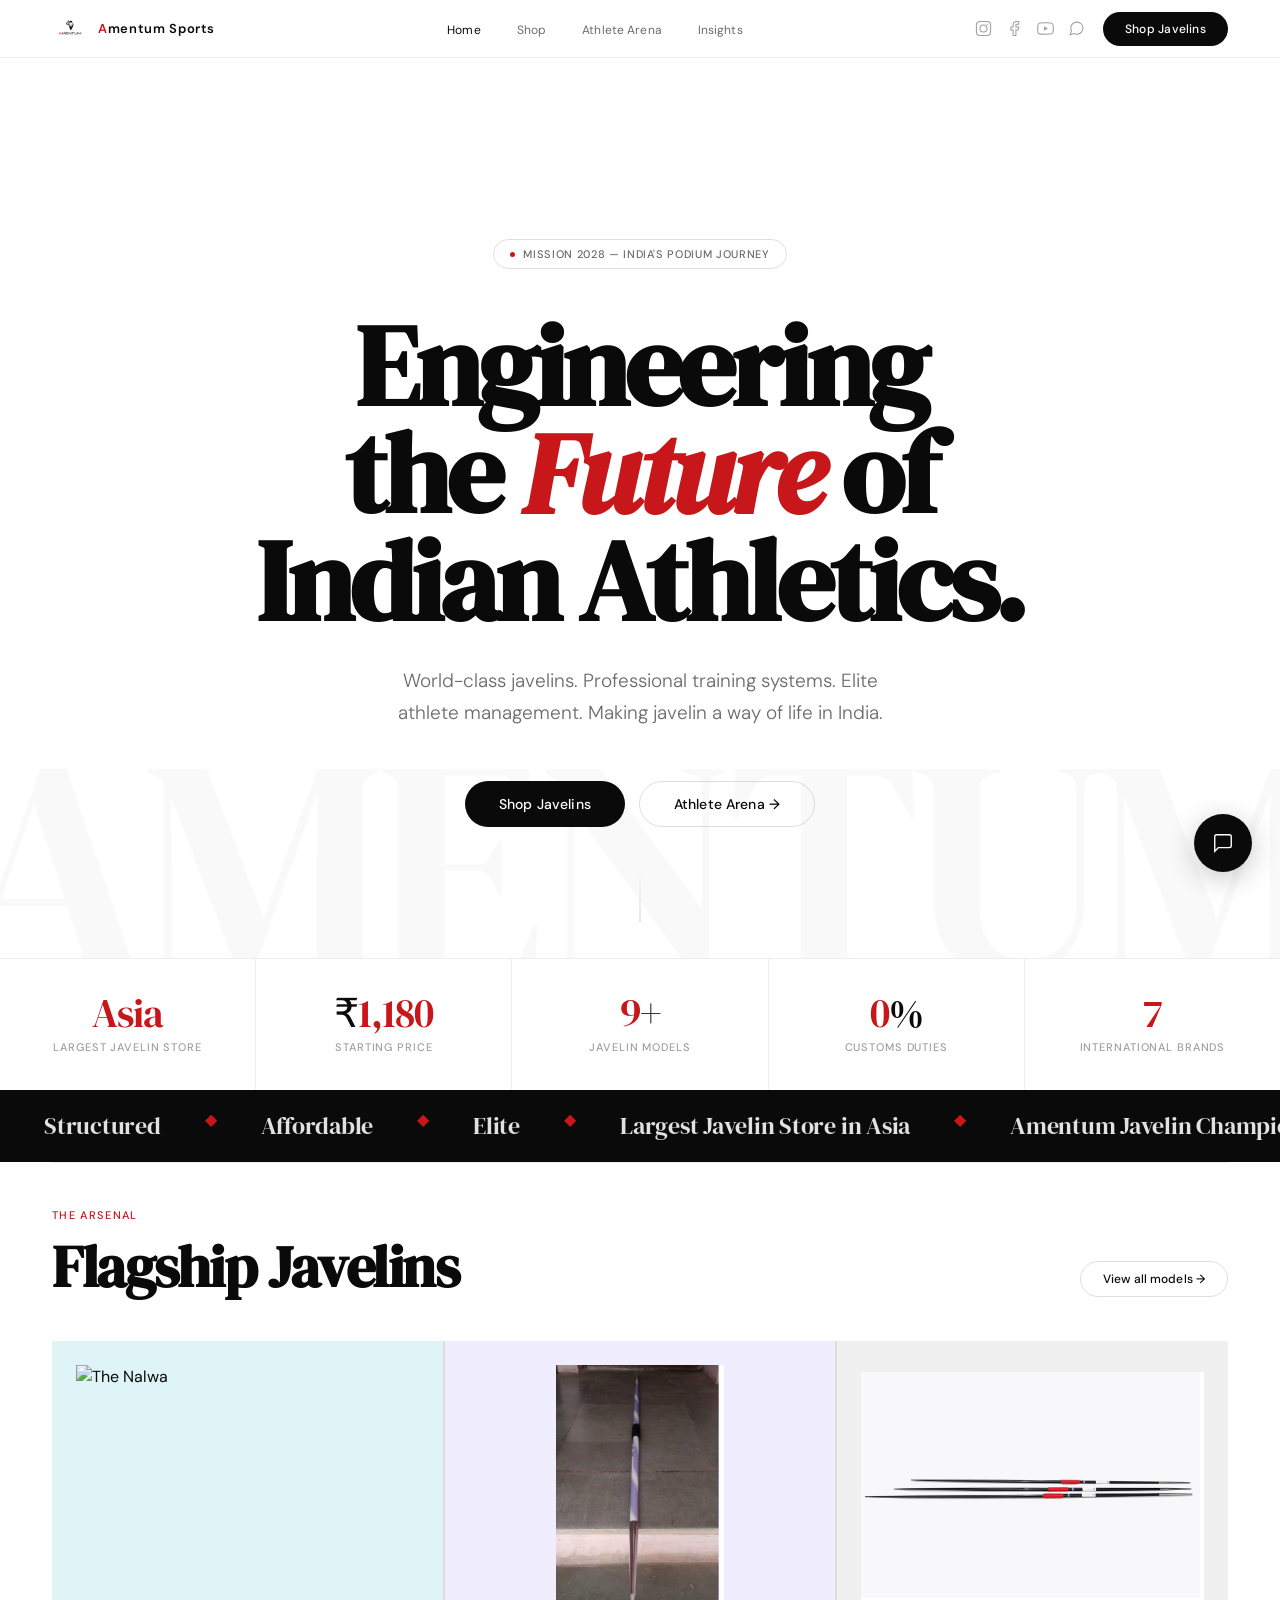
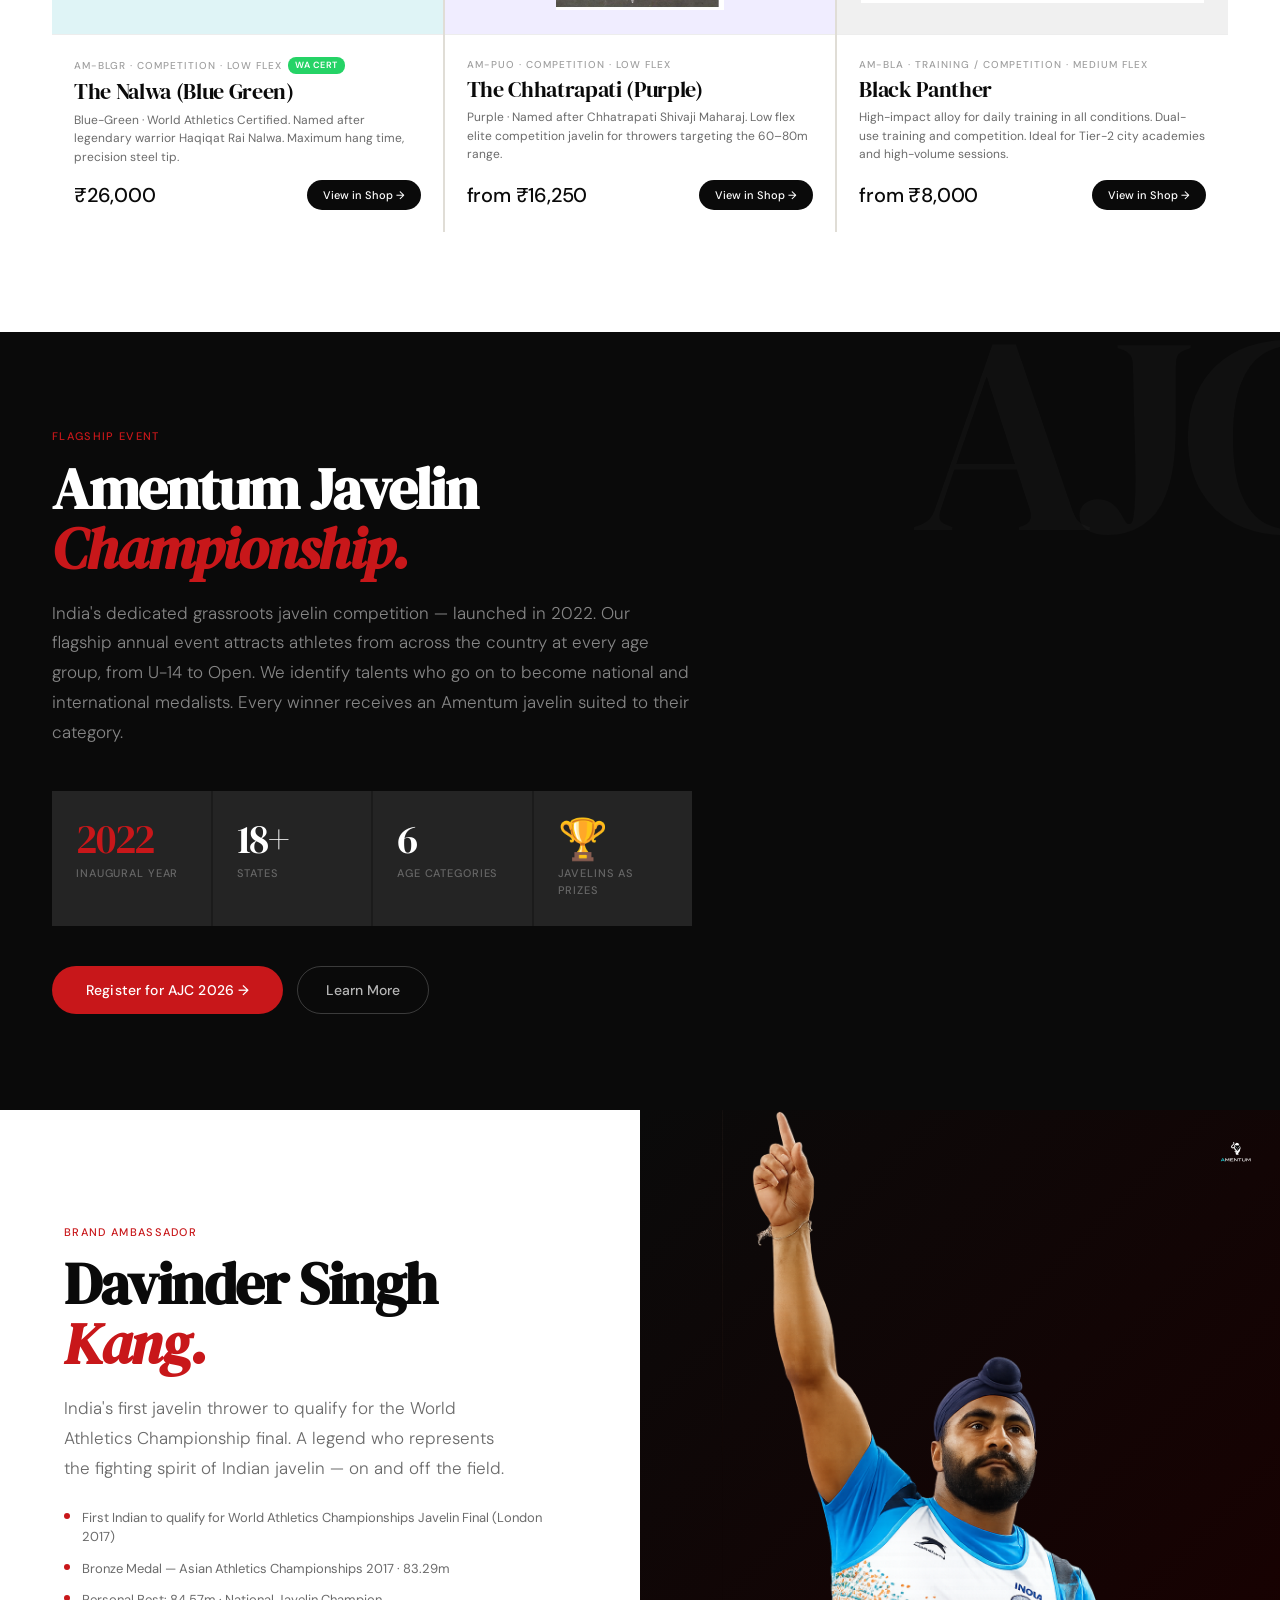
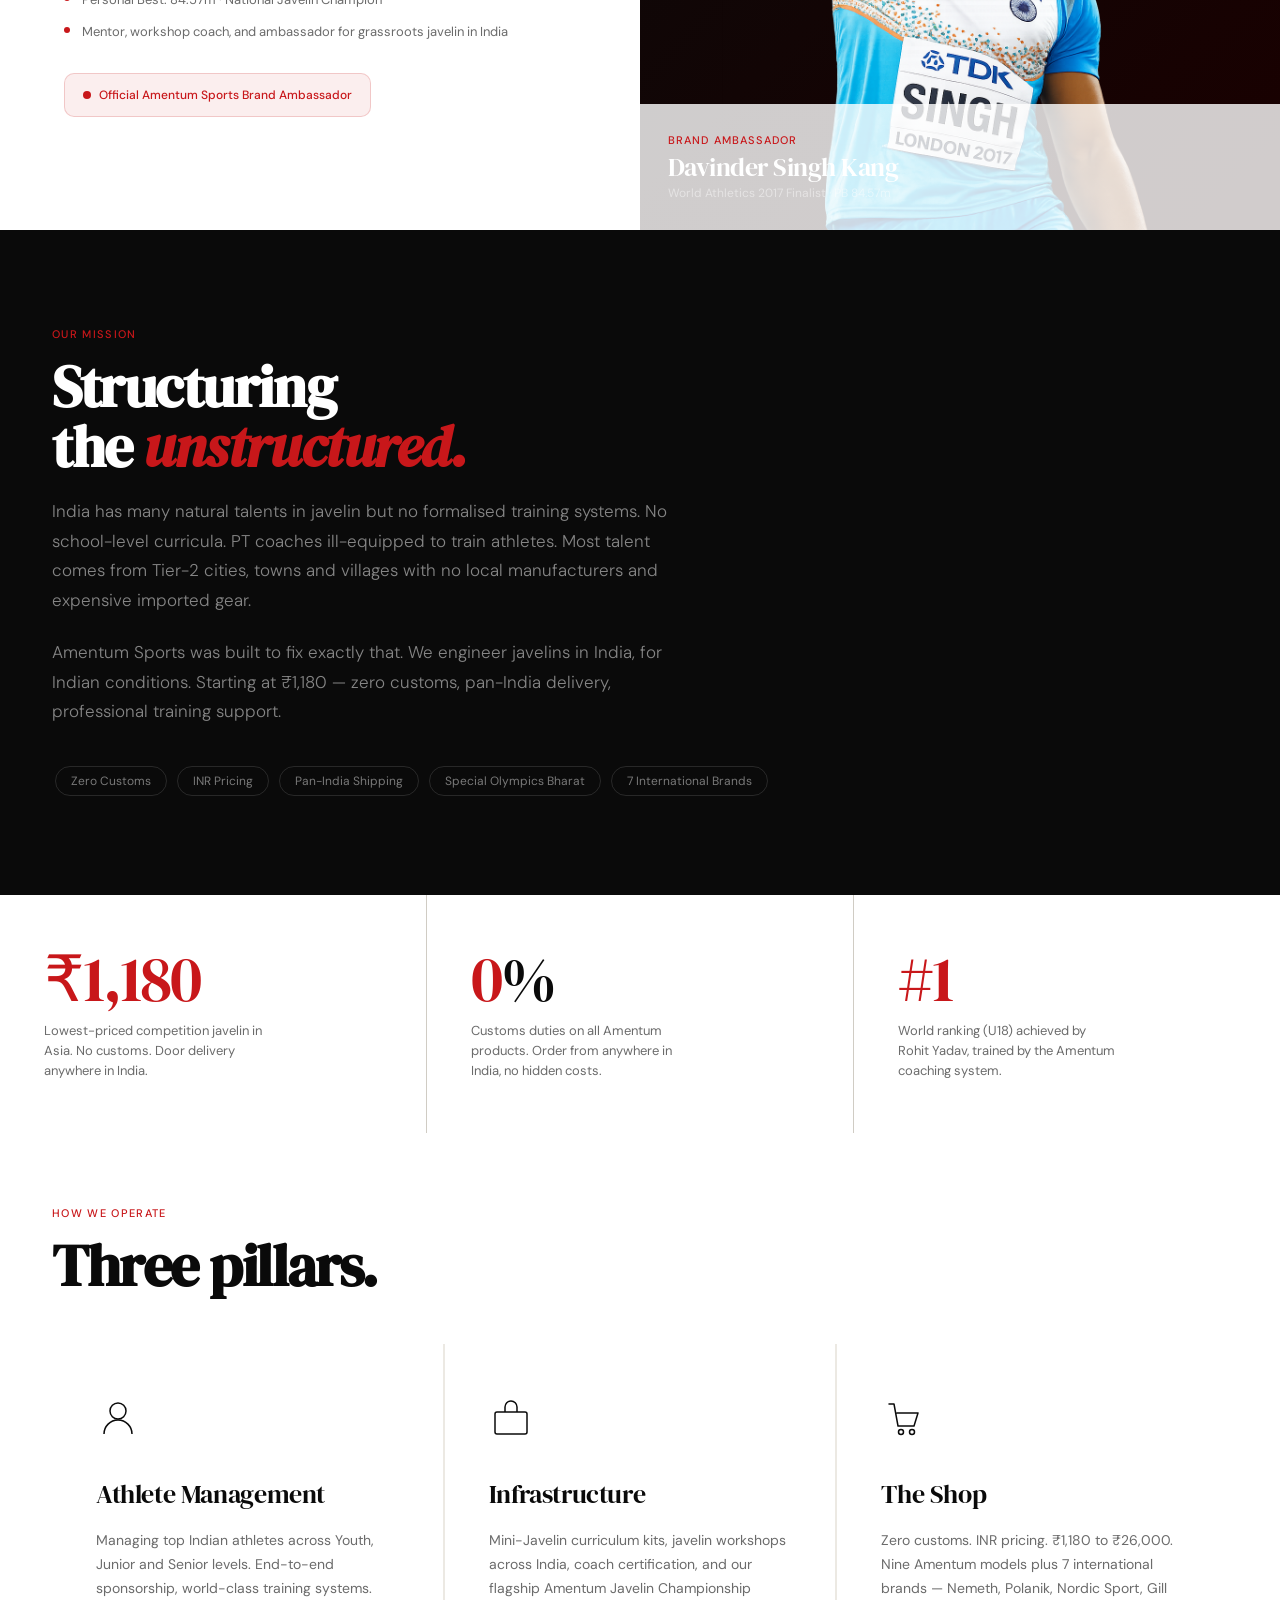
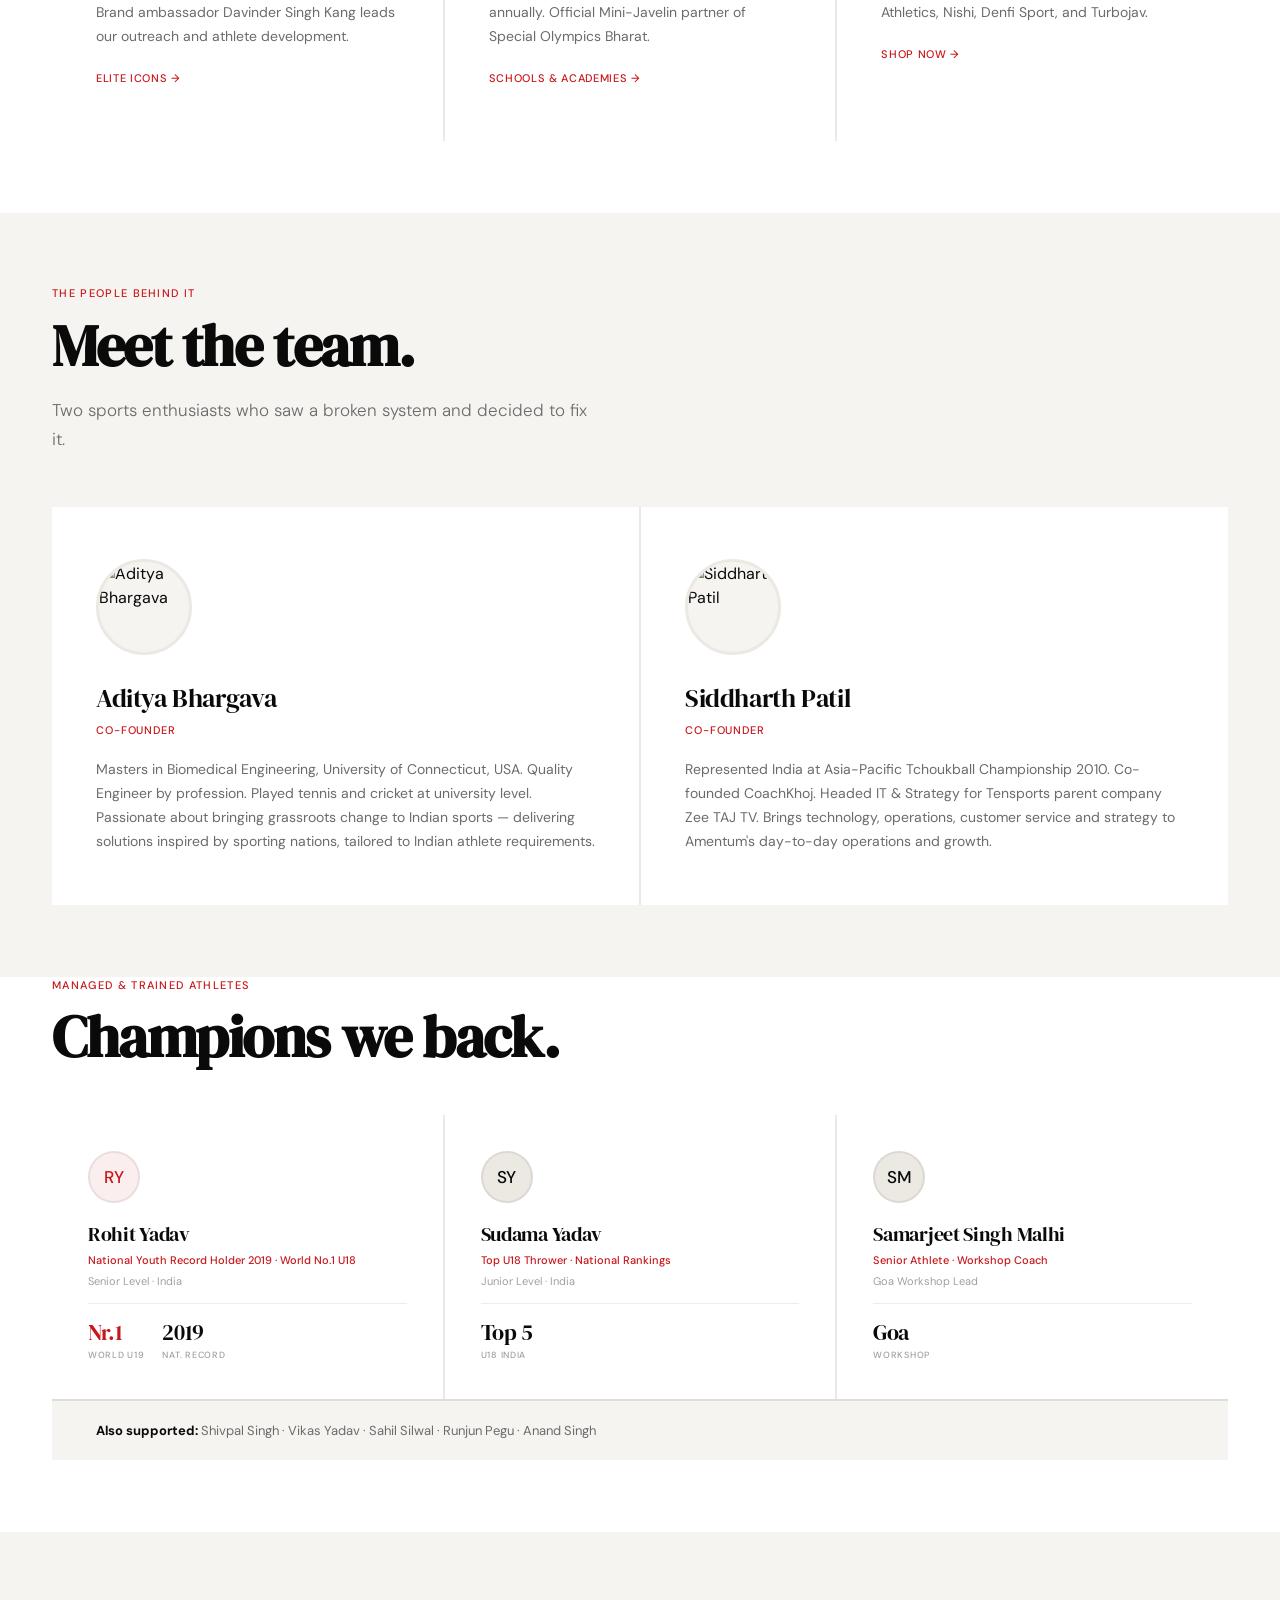
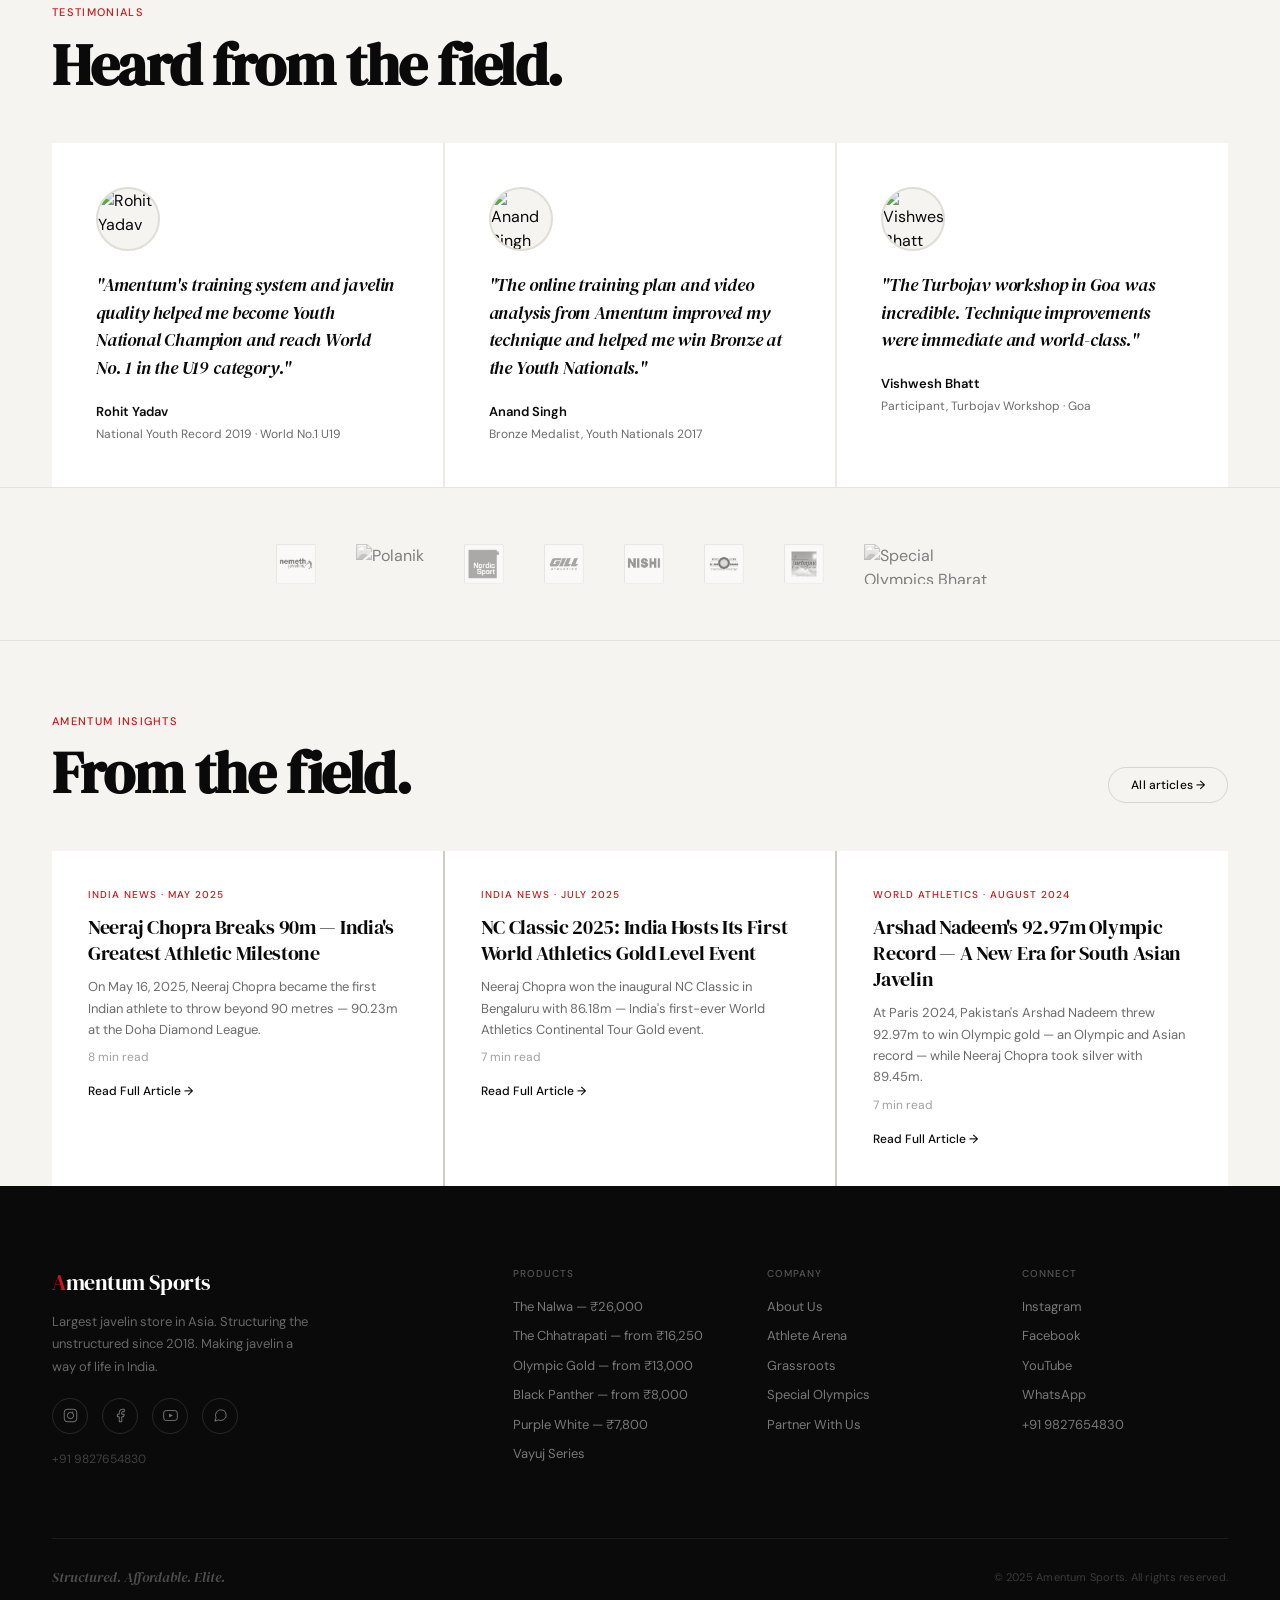
==== index.html @ e2094f76 "Update index.html" ====
<!DOCTYPE html>
<html lang="en">
<head>
<meta charset="UTF-8"/>
<meta name="viewport" content="width=device-width,initial-scale=1.0"/>
<meta name="description" content="Amentum Sports — Largest javelin store in Asia. World-class javelins engineered for India. Zero customs. INR pricing."/>
<title>Amentum Sports | Largest Javelin Store in Asia</title>
<link rel="preconnect" href="https://fonts.googleapis.com"/>
<link href="https://fonts.googleapis.com/css2?family=DM+Sans:ital,opsz,wght@0,9..40,200;0,9..40,300;0,9..40,400;0,9..40,500;0,9..40,600&family=DM+Serif+Display:ital@0;1&display=swap" rel="stylesheet"/>
<link rel="stylesheet" href="css/style.css"/>
<script src="https://checkout.razorpay.com/v1/checkout.js"></script>
</head>
<body>
<div id="cursor"></div>
<nav id="nav">
  <div class="nav-logo" onclick="go('home')">
    <img src="images/amentum_logo.png" alt="Amentum Sports Logo">
    <span class="nav-brand"><em>A</em>mentum Sports</span>
  </div>
  <ul class="nav-links">
    <li><button id="nl-home" class="active" onclick="go('home')">Home</button></li>
    <li><button id="nl-shop" onclick="go('shop')">Shop</button></li>
    <li><button id="nl-arena" onclick="go('arena')">Athlete Arena</button></li>
    <li><button id="nl-insights" onclick="go('insights')">Insights</button></li>
  </ul>
  <div class="nav-right">
    <div class="nav-social">
      <a href="https://www.instagram.com/amentum.sports/" target="_blank" rel="noopener"><svg width="17" height="17" viewBox="0 0 24 24" fill="none" stroke="currentColor" stroke-width="1.5"><rect x="2" y="2" width="20" height="20" rx="5"/><circle cx="12" cy="12" r="5"/><circle cx="17.5" cy="6.5" r="1" fill="currentColor" stroke="none"/></svg></a>
      <a href="https://www.facebook.com/amentumsports/" target="_blank" rel="noopener"><svg width="17" height="17" viewBox="0 0 24 24" fill="none" stroke="currentColor" stroke-width="1.5"><path d="M18 2h-3a5 5 0 0 0-5 5v3H7v4h3v8h4v-8h3l1-4h-4V7a1 1 0 0 1 1-1h3z"/></svg></a>
      <a href="https://www.youtube.com/@amentumsports5857" target="_blank" rel="noopener"><svg width="17" height="17" viewBox="0 0 24 24" fill="none" stroke="currentColor" stroke-width="1.5"><path d="M22.54 6.42a2.78 2.78 0 0 0-1.95-1.96C18.88 4 12 4 12 4s-6.88 0-8.59.46a2.78 2.78 0 0 0-1.95 1.96A29 29 0 0 0 1 12a29 29 0 0 0 .46 5.58A2.78 2.78 0 0 0 3.41 19.6C5.12 20 12 20 12 20s6.88 0 8.59-.46a2.78 2.78 0 0 0 1.95-1.95A29 29 0 0 0 23 12a29 29 0 0 0-.46-5.58z"/><polygon points="9.75 15.02 15.5 12 9.75 8.98 9.75 15.02" fill="currentColor" stroke="none"/></svg></a>
      <a href="https://wa.me/+919827654830" target="_blank" rel="noopener"><svg width="17" height="17" viewBox="0 0 24 24" fill="none" stroke="currentColor" stroke-width="1.5"><path d="M21 11.5a8.38 8.38 0 0 1-.9 3.8 8.5 8.5 0 0 1-7.6 4.7 8.38 8.38 0 0 1-3.8-.9L3 21l1.9-5.7a8.38 8.38 0 0 1-.9-3.8 8.5 8.5 0 0 1 4.7-7.6 8.38 8.38 0 0 1 3.8-.9h.5a8.48 8.48 0 0 1 8 8v.5z"/></svg></a>
    </div>
    <button class="nav-cta" onclick="go('shop')">Shop Javelins</button>
    <button class="ham" onclick="toggleNav()"><span></span><span></span><span></span></button>
  </div>
</nav>
<!-- HOME -->
<div id="page-home" class="page on">
  <section class="hero">
    <div class="hero-wm">AMENTUM</div>
    <div class="hero-badge r"><div class="badge-dot"></div>Mission 2028 — India's Podium Journey</div>
    <h1 class="hero-title r" style="transition-delay:.1s">Engineering<br>the <em>Future</em> of<br>Indian Athletics.</h1>
    <p class="hero-sub r" style="transition-delay:.2s">World-class javelins. Professional training systems. Elite athlete management. Making javelin a way of life in India.</p>
    <div class="hero-ctas r" style="transition-delay:.3s">
      <button class="btn-fill" onclick="go('shop')">Shop Javelins</button>
      <button class="btn-line" onclick="go('arena')">Athlete Arena →</button>
    </div>
    <div class="hero-scroll rfade" style="transition-delay:.9s"><div class="scroll-line"></div></div>
  </section>

  <div class="stats-bar r">
    <div class="stat-item"><div class="stat-n"><em>Asia</em></div><div class="stat-l">Largest Javelin Store</div></div>
    <div class="stat-item"><div class="stat-n">₹<em>1,180</em></div><div class="stat-l">Starting Price</div></div>
    <div class="stat-item"><div class="stat-n"><em>9</em>+</div><div class="stat-l">Javelin Models</div></div>
    <div class="stat-item"><div class="stat-n"><em>0</em>%</div><div class="stat-l">Customs Duties</div></div>
    <div class="stat-item"><div class="stat-n"><em>7</em></div><div class="stat-l">International Brands</div></div>
  </div>

  <div class="ticker">
    <div class="ticker-track">
      <span class="t-item">Structured</span><span class="t-sep">◆</span>
      <span class="t-item">Affordable</span><span class="t-sep">◆</span>
      <span class="t-item">Elite</span><span class="t-sep">◆</span>
      <span class="t-item">Largest Javelin Store in Asia</span><span class="t-sep">◆</span>
      <span class="t-item">Amentum Javelin Championship</span><span class="t-sep">◆</span>
      <span class="t-item">7 International Brands</span><span class="t-sep">◆</span>
      <span class="t-item">Special Olympics Bharat Partner</span><span class="t-sep">◆</span>
      <span class="t-item">World No.1 U18 Athlete Trained</span><span class="t-sep">◆</span>
      <span class="t-item">Structured</span><span class="t-sep">◆</span>
      <span class="t-item">Affordable</span><span class="t-sep">◆</span>
      <span class="t-item">Elite</span><span class="t-sep">◆</span>
      <span class="t-item">Largest Javelin Store in Asia</span><span class="t-sep">◆</span>
      <span class="t-item">Amentum Javelin Championship</span><span class="t-sep">◆</span>
      <span class="t-item">7 International Brands</span><span class="t-sep">◆</span>
      <span class="t-item">Special Olympics Bharat Partner</span><span class="t-sep">◆</span>
      <span class="t-item">World No.1 U18 Athlete Trained</span><span class="t-sep">◆</span>
    </div>
  </div>

  <!-- Flagship 3 products -->
  <div class="prod-wrap">
    <div class="prod-head r">
      <div><div class="eyebrow">The Arsenal</div><h2 class="h2" style="margin-bottom:0">Flagship Javelins</h2></div>
      <button class="btn-line btn-sm" onclick="go('shop')">View all models →</button>
    </div>
    <div class="prod-grid">
      <!-- Home flagship cards: click-through only, no duplicate IDs -->
      <div class="prod-card" onclick="go('shop')" style="cursor:pointer">
        <div class="prod-img-wrap" style="background:#dff4f6"><img class="prod-img" src="https://static.wixstatic.com/media/a4300d_584ea8d99d8b4d4191e793388e4c82ba~mv2.jpg/v1/fill/w_480,h_480,al_c,q_80/a4300d_584ea8d99d8b4d4191e793388e4c82ba~mv2.jpg" alt="The Nalwa" loading="lazy"></div>
        <div class="prod-meta">
          <div class="prod-series">AM-BLGR · Competition · Low Flex <span class="wa-badge">WA Cert</span></div>
          <div class="prod-name">The Nalwa (Blue Green)</div>
          <div class="prod-desc">Blue-Green · World Athletics Certified. Named after legendary warrior Haqiqat Rai Nalwa. Maximum hang time, precision steel tip.</div>
          <div class="prod-footer"><span class="prod-price">₹26,000</span><button class="btn-buynow" onclick="event.stopPropagation();go('shop')">View in Shop →</button></div>
        </div>
      </div>
      <div class="prod-card" onclick="go('shop')" style="cursor:pointer">
        <div class="prod-img-wrap" style="background:#f0edff"><img class="prod-img" src="images/Purple_White.png" alt="The Chhatrapati" loading="lazy"></div>
        <div class="prod-meta">
          <div class="prod-series">AM-PUO · Competition · Low Flex</div>
          <div class="prod-name">The Chhatrapati (Purple)</div>
          <div class="prod-desc">Purple · Named after Chhatrapati Shivaji Maharaj. Low flex elite competition javelin for throwers targeting the 60–80m range.</div>
          <div class="prod-footer"><span class="prod-price">from ₹16,250</span><button class="btn-buynow" onclick="event.stopPropagation();go('shop')">View in Shop →</button></div>
        </div>
      </div>
      <div class="prod-card" onclick="go('shop')" style="cursor:pointer">
        <div class="prod-img-wrap" style="background:#f0f0f0"><img class="prod-img" src="images/Black_Panther.jpg" alt="Black Panther" loading="lazy"></div>
        <div class="prod-meta">
          <div class="prod-series">AM-BLA · Training / Competition · Medium Flex</div>
          <div class="prod-name">Black Panther</div>
          <div class="prod-desc">High-impact alloy for daily training in all conditions. Dual-use training and competition. Ideal for Tier-2 city academies and high-volume sessions.</div>
          <div class="prod-footer"><span class="prod-price">from ₹8,000</span><button class="btn-buynow" onclick="event.stopPropagation();go('shop')">View in Shop →</button></div>
        </div>
      </div>
    </div>
  </div>

  <!-- AJC section -->
  <section style="background:var(--ink);padding:96px 52px;position:relative;overflow:hidden">
    <div style="position:absolute;top:-40px;right:-60px;font-family:'DM Serif Display',serif;font-size:280px;color:rgba(255,255,255,0.025);letter-spacing:-.04em;line-height:1;pointer-events:none">AJC</div>
    <div style="max-width:960px;position:relative;z-index:1">
      <div class="eyebrow r" style="color:var(--red)">Flagship Event</div>
      <h2 class="h2 r" style="color:#fff;transition-delay:.08s;margin-bottom:20px">Amentum Javelin<br><em style="font-style:italic;color:var(--red)">Championship.</em></h2>
      <p class="r" style="font-size:clamp(15px,1.5vw,17px);font-weight:300;color:rgba(255,255,255,.5);line-height:1.75;max-width:640px;margin-bottom:44px;transition-delay:.14s">India's dedicated grassroots javelin competition — launched in 2022. Our flagship annual event attracts athletes from across the country at every age group, from U-14 to Open. We identify talents who go on to become national and international medalists. Every winner receives an Amentum javelin suited to their category.</p>
      <div style="display:grid;grid-template-columns:repeat(4,1fr);gap:2px;background:rgba(255,255,255,0.07);max-width:640px" class="rs">
        <div style="background:rgba(255,255,255,0.04);padding:28px 24px"><div style="font-family:'DM Serif Display',serif;font-size:40px;color:var(--red);letter-spacing:-.03em;line-height:1">2022</div><div style="font-size:11px;font-weight:500;letter-spacing:.08em;text-transform:uppercase;color:rgba(255,255,255,.3);margin-top:6px">Inaugural Year</div></div>
        <div style="background:rgba(255,255,255,0.04);padding:28px 24px"><div style="font-family:'DM Serif Display',serif;font-size:40px;color:#fff;letter-spacing:-.03em;line-height:1">18+</div><div style="font-size:11px;font-weight:500;letter-spacing:.08em;text-transform:uppercase;color:rgba(255,255,255,.3);margin-top:6px">States</div></div>
        <div style="background:rgba(255,255,255,0.04);padding:28px 24px"><div style="font-family:'DM Serif Display',serif;font-size:40px;color:#fff;letter-spacing:-.03em;line-height:1">6</div><div style="font-size:11px;font-weight:500;letter-spacing:.08em;text-transform:uppercase;color:rgba(255,255,255,.3);margin-top:6px">Age Categories</div></div>
        <div style="background:rgba(255,255,255,0.04);padding:28px 24px"><div style="font-family:'DM Serif Display',serif;font-size:40px;color:#fff;letter-spacing:-.03em;line-height:1">🏆</div><div style="font-size:11px;font-weight:500;letter-spacing:.08em;text-transform:uppercase;color:rgba(255,255,255,.3);margin-top:6px">Javelins as Prizes</div></div>
      </div>
      <div style="margin-top:40px;display:flex;gap:14px;flex-wrap:wrap">
        <button class="btn-fill r" style="transition-delay:.2s;background:var(--red)" onclick="openChat('I want to participate in the Amentum Javelin Championship')">Register for AJC 2026 →</button>
        <button style="background:transparent;border:1.5px solid rgba(255,255,255,.2);color:rgba(255,255,255,.7);padding:14px 28px;border-radius:26px;font-size:14px;font-weight:500;cursor:pointer;font-family:inherit;transition:all .2s" onclick="openArticle('ajc-2024')">Learn More</button>
      </div>
    </div>
  </section>

  <!-- BRAND AMBASSADOR -->
  <section style="overflow:hidden">
    <div style="display:grid;grid-template-columns:1fr 1fr;gap:0">
      <div style="padding:96px 64px;display:flex;flex-direction:column;justify-content:center" class="r">
        <div class="eyebrow">Brand Ambassador</div>
        <h2 class="h2" style="transition-delay:.08s">Davinder Singh<br><em style="font-style:italic;color:var(--red)">Kang.</em></h2>
        <p style="font-size:clamp(15px,1.5vw,17px);font-weight:300;color:var(--mid);line-height:1.75;margin-bottom:24px;max-width:460px">India's first javelin thrower to qualify for the World Athletics Championship final. A legend who represents the fighting spirit of Indian javelin — on and off the field.</p>
        <div style="display:flex;flex-direction:column;gap:12px;margin-bottom:32px">
          <div style="display:flex;gap:12px;align-items:flex-start"><div style="width:6px;height:6px;background:var(--red);border-radius:50%;flex-shrink:0;margin-top:5px"></div><span style="font-size:13px;color:var(--mid)">First Indian to qualify for World Athletics Championships Javelin Final (London 2017)</span></div>
          <div style="display:flex;gap:12px;align-items:flex-start"><div style="width:6px;height:6px;background:var(--red);border-radius:50%;flex-shrink:0;margin-top:5px"></div><span style="font-size:13px;color:var(--mid)">Bronze Medal — Asian Athletics Championships 2017 · 83.29m</span></div>
          <div style="display:flex;gap:12px;align-items:flex-start"><div style="width:6px;height:6px;background:var(--red);border-radius:50%;flex-shrink:0;margin-top:5px"></div><span style="font-size:13px;color:var(--mid)">Personal Best: 84.57m · National Javelin Champion</span></div>
          <div style="display:flex;gap:12px;align-items:flex-start"><div style="width:6px;height:6px;background:var(--red);border-radius:50%;flex-shrink:0;margin-top:5px"></div><span style="font-size:13px;color:var(--mid)">Mentor, workshop coach, and ambassador for grassroots javelin in India</span></div>
        </div>
        <div style="display:inline-flex;align-items:center;gap:8px;background:var(--red-bg);border:1px solid var(--red-bdr);border-radius:10px;padding:12px 18px;width:fit-content"><div style="width:8px;height:8px;background:var(--red);border-radius:50%"></div><span style="font-size:12px;font-weight:500;color:var(--red)">Official Amentum Sports Brand Ambassador</span></div>
      </div>
      <div style="background:var(--ink);position:relative;overflow:hidden;min-height:580px;display:flex;align-items:flex-end;justify-content:center">
        <div style="position:absolute;top:0;left:0;right:0;bottom:0;background:linear-gradient(135deg,var(--ink) 0%,#1a0000 100%)"></div>
        <div style="position:absolute;top:20px;right:20px;z-index:2"><img src="images/amentum_logo.png" alt="Amentum" style="width:48px;height:48px;object-fit:contain;filter:invert(1)"></div>
        <img src="images/davinder_kang.png" alt="Davinder Singh Kang" style="width:100%;max-width:480px;position:relative;z-index:1;object-fit:contain" loading="lazy">
        <div style="position:absolute;bottom:0;left:0;right:0;padding:28px;background:linear-gradient(to top,rgba(255,255,255,.8) 100%,transparent 100%);z-index:2">
          <div style="font-size:11px;font-weight:500;letter-spacing:.1em;text-transform:uppercase;color:var(--red);margin-bottom:4px">Brand Ambassador</div>
          <div style="font-family:'DM Serif Display',serif;font-size:26px;color:#fff;letter-spacing:-.02em;line-height:1.1">Davinder Singh Kang</div>
          <div style="font-size:12px;color:rgba(255,255,255,.45);margin-top:3px">World Athletics 2017 Finalist · PB 84.57m</div>
        </div>
      </div>
    </div>
  </section>

  <!-- MISSION — text-only, no split image -->
  <section class="mission-sec">
    <div class="mission-inner">
      <div class="eyebrow r" style="color:var(--red)">Our Mission</div>
      <h2 class="h2 r" style="color:#fff;transition-delay:.06s">Structuring<br>the <em style="font-style:italic;color:var(--red)">unstructured.</em></h2>
      <p class="r" style="font-size:clamp(15px,1.5vw,17px);font-weight:300;color:rgba(255,255,255,.5);line-height:1.75;margin-bottom:22px;max-width:640px;transition-delay:.1s">India has many natural talents in javelin but no formalised training systems. No school-level curricula. PT coaches ill-equipped to train athletes. Most talent comes from Tier-2 cities, towns and villages with no local manufacturers and expensive imported gear.</p>
      <p class="r" style="font-size:clamp(15px,1.5vw,17px);font-weight:300;color:rgba(255,255,255,.5);line-height:1.75;margin-bottom:36px;max-width:640px;transition-delay:.14s">Amentum Sports was built to fix exactly that. We engineer javelins in India, for Indian conditions. Starting at ₹1,180 — zero customs, pan-India delivery, professional training support.</p>
      <div class="r" style="transition-delay:.18s">
        <span class="chip" style="border-color:rgba(255,255,255,.12);color:rgba(255,255,255,.45)">Zero Customs</span>
        <span class="chip" style="border-color:rgba(255,255,255,.12);color:rgba(255,255,255,.45)">INR Pricing</span>
        <span class="chip" style="border-color:rgba(255,255,255,.12);color:rgba(255,255,255,.45)">Pan-India Shipping</span>
        <span class="chip" style="border-color:rgba(255,255,255,.12);color:rgba(255,255,255,.45)">Special Olympics Bharat</span>
        <span class="chip" style="border-color:rgba(255,255,255,.12);color:rgba(255,255,255,.45)">7 International Brands</span>
      </div>
    </div>
  </section>

  <!-- FACTS -->
  <div class="facts-row r">
    <div class="fact"><div class="fact-n"><em>₹1,180</em></div><div class="fact-l">Lowest-priced competition javelin in Asia. No customs. Door delivery anywhere in India.</div></div>
    <div class="fact"><div class="fact-n"><em>0</em>%</div><div class="fact-l">Customs duties on all Amentum products. Order from anywhere in India, no hidden costs.</div></div>
    <div class="fact"><div class="fact-n"><em>#1</em></div><div class="fact-l">World ranking (U18) achieved by Rohit Yadav, trained by the Amentum coaching system.</div></div>
  </div>

  <!-- THREE PILLARS -->
  <section class="sec tight">
    <div class="r" style="margin-bottom:48px"><div class="eyebrow">How We Operate</div><h2 class="h2">Three pillars.</h2></div>
    <div class="pillars rs">
      <div class="pillar"><svg class="pillar-ico" viewBox="0 0 44 44" fill="none"><circle cx="22" cy="15" r="8" stroke="#0a0a0a" stroke-width="1.5"/><path d="M8 38c0-7.732 6.268-14 14-14s14 6.268 14 14" stroke="#0a0a0a" stroke-width="1.5"/></svg><div class="pillar-t">Athlete Management</div><div class="pillar-b">Managing top Indian athletes across Youth, Junior and Senior levels. End-to-end sponsorship, world-class training systems. Brand ambassador Davinder Singh Kang leads our outreach and athlete development.</div><span class="pillar-link">Elite Icons →</span></div>
      <div class="pillar"><svg class="pillar-ico" viewBox="0 0 44 44" fill="none"><rect x="6" y="16" width="32" height="22" rx="2" stroke="#0a0a0a" stroke-width="1.5"/><path d="M16 16V11a6 6 0 0 1 12 0v5" stroke="#0a0a0a" stroke-width="1.5"/></svg><div class="pillar-t">Infrastructure</div><div class="pillar-b">Mini-Javelin curriculum kits, javelin workshops across India, coach certification, and our flagship Amentum Javelin Championship annually. Official Mini-Javelin partner of Special Olympics Bharat.</div><span class="pillar-link">Schools &amp; Academies →</span></div>
      <div class="pillar"><svg class="pillar-ico" viewBox="0 0 44 44" fill="none"><path d="M8 8h5l4 22h16l4-13H16" stroke="#0a0a0a" stroke-width="1.5" stroke-linecap="round" stroke-linejoin="round"/><circle cx="20" cy="36" r="2.5" stroke="#0a0a0a" stroke-width="1.5"/><circle cx="31" cy="36" r="2.5" stroke="#0a0a0a" stroke-width="1.5"/></svg><div class="pillar-t">The Shop</div><div class="pillar-b">Zero customs. INR pricing. ₹1,180 to ₹26,000. Nine Amentum models plus 7 international brands — Nemeth, Polanik, Nordic Sport, Gill Athletics, Nishi, Denfi Sport, and Turbojav.</div><span class="pillar-link">Shop Now →</span></div>
    </div>
  </section>

  <!-- TEAM -->
  <section class="sec tight" style="background:var(--off)">
    <div class="r" style="margin-bottom:6px"><div class="eyebrow">The People Behind It</div><h2 class="h2">Meet the team.</h2></div>
    <p class="body-lg r" style="max-width:540px;margin-bottom:52px;transition-delay:.06s">Two sports enthusiasts who saw a broken system and decided to fix it.</p>
    <div class="team-grid rs">
      <div class="team-card"><img class="team-photo" src="https://static.wixstatic.com/media/a4300d_34a07201469845cd9011dff9c5c64064~mv2.png/v1/crop/x_2,y_0,w_173,h_173/fill/w_200,h_200,al_c,q_85/adi.png" alt="Aditya Bhargava" loading="lazy"><div class="team-name">Aditya Bhargava</div><div class="team-role">Co-Founder</div><div class="team-bio">Masters in Biomedical Engineering, University of Connecticut, USA. Quality Engineer by profession. Played tennis and cricket at university level. Passionate about bringing grassroots change to Indian sports — delivering solutions inspired by sporting nations, tailored to Indian athlete requirements.</div></div>
      <div class="team-card"><img class="team-photo" src="https://static.wixstatic.com/media/a4300d_26207ed97efa4784aaf02a43c30b12f8~mv2.png/v1/fill/w_200,h_200,al_c,q_85/Siddharth%20Patl%20-%20Founder%20-%20Partner%20-%20CoachKhoj%20-%20Amentum%20Sports.png" alt="Siddharth Patil" loading="lazy"><div class="team-name">Siddharth Patil</div><div class="team-role">Co-Founder</div><div class="team-bio">Represented India at Asia-Pacific Tchoukball Championship 2010. Co-founded CoachKhoj. Headed IT &amp; Strategy for Tensports parent company Zee TAJ TV. Brings technology, operations, customer service and strategy to Amentum's day-to-day operations and growth.</div></div>
    </div>
  </section>

  <!-- ATHLETES -->
  <section class="sec tight" style="padding-top:0">
    <div class="r" style="margin-bottom:48px"><div class="eyebrow">Managed &amp; Trained Athletes</div><h2 class="h2">Champions we back.</h2></div>
    <div class="ath-grid rs">
      <div class="ath-card"><div class="ath-av" style="background:var(--red-bg);color:var(--red)">RY</div><div class="ath-name">Rohit Yadav</div><div class="ath-role">National Youth Record Holder 2019 · World No.1 U18</div><div class="ath-loc">Senior Level · India</div><div class="ath-stats"><div><div class="ath-sv" style="color:var(--red)">Nr.1</div><div class="ath-sl">World U19</div></div><div><div class="ath-sv">2019</div><div class="ath-sl">Nat. Record</div></div></div></div>
      <div class="ath-card"><div class="ath-av">SY</div><div class="ath-name">Sudama Yadav</div><div class="ath-role">Top U18 Thrower · National Rankings</div><div class="ath-loc">Junior Level · India</div><div class="ath-stats"><div><div class="ath-sv">Top 5</div><div class="ath-sl">U18 India</div></div></div></div>
      <div class="ath-card"><div class="ath-av">SM</div><div class="ath-name">Samarjeet Singh Malhi</div><div class="ath-role">Senior Athlete · Workshop Coach</div><div class="ath-loc">Goa Workshop Lead</div><div class="ath-stats"><div><div class="ath-sv">Goa</div><div class="ath-sl">Workshop</div></div></div></div>
    </div>
    <div style="background:var(--off);padding:20px 44px;font-size:13px;color:var(--mid);border-top:2px solid var(--off3)"><strong style="color:var(--ink)">Also supported:</strong> Shivpal Singh · Vikas Yadav · Sahil Silwal · Runjun Pegu · Anand Singh</div>
  </section>

  <!-- TESTIMONIALS -->
  <section class="sec tight" style="background:var(--off);padding-bottom:0">
    <div class="r" style="margin-bottom:48px"><div class="eyebrow">Testimonials</div><h2 class="h2">Heard from the field.</h2></div>
    <div class="testi-grid rs">
      <div class="testi-card"><div class="testi-av"><img src="https://static.wixstatic.com/media/a4300d_7e4b61e771504897a333a95266d5d1d4~mv2.jpg/v1/crop/x_20,y_0,w_711,h_711/fill/w_200,h_200,al_c,q_80/39741001_1752106481553247_69528119907041.jpg" alt="Rohit Yadav" loading="lazy"></div><div class="testi-quote">"Amentum's training system and javelin quality helped me become Youth National Champion and reach World No. 1 in the U19 category."</div><div class="testi-name">Rohit Yadav</div><div class="testi-sub">National Youth Record 2019 · World No.1 U19</div></div>
      <div class="testi-card"><div class="testi-av"><img src="https://static.wixstatic.com/media/a4300d_e4537d4fd9a14dc38846e0931cec743d~mv2_d_6000_4000_s_4_2.jpg/v1/crop/x_233,y_0,w_4603,h_3892/fill/w_200,h_200,al_c,q_80/Anand%201.jpg" alt="Anand Singh" loading="lazy"></div><div class="testi-quote">"The online training plan and video analysis from Amentum improved my technique and helped me win Bronze at the Youth Nationals."</div><div class="testi-name">Anand Singh</div><div class="testi-sub">Bronze Medalist, Youth Nationals 2017</div></div>
      <div class="testi-card"><div class="testi-av"><img src="https://static.wixstatic.com/media/a4300d_44659f7ba75949fcb7f74db244114889~mv2.jpg/v1/crop/x_0,y_187,w_720,h_719/fill/w_200,h_200,al_c,q_80/vishwesh.jpg" alt="Vishwesh Bhatt" loading="lazy"></div><div class="testi-quote">"The Turbojav workshop in Goa was incredible. Technique improvements were immediate and world-class."</div><div class="testi-name">Vishwesh Bhatt</div><div class="testi-sub">Participant, Turbojav Workshop · Goa</div></div>
    </div>
  </section>

  <!-- PARTNERS — 7 brand logos + special olympics -->
  <div class="partners r">
    <a class="partner"><img src="images/nemeth_logo.png" alt="Nemeth Javelins"></a>
    <a class="partner"><img src="images/polanik_logo.png" alt="Polanik"></a>
    <a class="partner"><img src="images/nordic_logo.png" alt="Nordic Sport"></a>
    <a class="partner"><img src="images/gill_logo.png" alt="Gill Athletics"></a>
    <a class="partner"><img src="images/nishi_logo.png" alt="Nishi Athletics"></a>
    <a class="partner"><img src="images/denfi_logo.png" alt="Denfi Sport Denmark"></a>
    <a class="partner"><img src="images/turbojav_logo.png" alt="Turbojav"></a>
    <a href="https://www.specialolympicsbharat.org" class="partner" target="_blank"><img src="https://static.wixstatic.com/media/a4300d_340d8d1446cd4bb0b25d8d26c6b33a4f~mv2.jpeg/v1/crop/x_0,y_1,w_151,h_57/fill/w_211,h_80,al_c,q_80/Unknown-1.jpeg" alt="Special Olympics Bharat"></a>
  </div>

  <!-- INSIGHTS PREVIEW -->
  <section class="sec tight" style="background:var(--off);padding-bottom:0">
    <div style="display:flex;justify-content:space-between;align-items:flex-end;margin-bottom:48px;flex-wrap:wrap;gap:16px" class="r">
      <div><div class="eyebrow">Amentum Insights</div><h2 class="h2" style="margin-bottom:0">From the field.</h2></div>
      <button class="btn-line btn-sm" onclick="go('insights')">All articles →</button>
    </div>
    <div class="ins-grid rs">
<div class="ins-card" onclick="openArticle('neeraj-90m')" data-artid="neeraj-90m">
      <div class="ins-cat">India News · May 2025</div>
      <div class="ins-t">Neeraj Chopra Breaks 90m — India's Greatest Athletic Milestone</div>
      <div class="ins-body">On May 16, 2025, Neeraj Chopra became the first Indian athlete to throw beyond 90 metres — 90.23m at the Doha Diamond League.</div>
      <div class="ins-meta">8 min read</div>
      <span class="ins-arr">Read Full Article →</span>
    </div>
<div class="ins-card" onclick="openArticle('nc-classic')" data-artid="nc-classic">
      <div class="ins-cat">India News · July 2025</div>
      <div class="ins-t">NC Classic 2025: India Hosts Its First World Athletics Gold Level Event</div>
      <div class="ins-body">Neeraj Chopra won the inaugural NC Classic in Bengaluru with 86.18m — India's first-ever World Athletics Continental Tour Gold event.</div>
      <div class="ins-meta">7 min read</div>
      <span class="ins-arr">Read Full Article →</span>
    </div>
<div class="ins-card" onclick="openArticle('nadeem-olympic')" data-artid="nadeem-olympic">
      <div class="ins-cat">World Athletics · August 2024</div>
      <div class="ins-t">Arshad Nadeem's 92.97m Olympic Record — A New Era for South Asian Javelin</div>
      <div class="ins-body">At Paris 2024, Pakistan's Arshad Nadeem threw 92.97m to win Olympic gold — an Olympic and Asian record — while Neeraj Chopra took silver with 89.45m.</div>
      <div class="ins-meta">7 min read</div>
      <span class="ins-arr">Read Full Article →</span>
    </div>
    </div>
  </section>
<footer>
<div class="foot-grid">
  <div><div class="foot-name"><em>A</em>mentum Sports</div><p class="foot-p">Largest javelin store in Asia. Structuring the unstructured since 2018. Making javelin a way of life in India.</p><div class="foot-social"><a href="https://www.instagram.com/amentum.sports/" target="_blank"><svg width="15" height="15" viewBox="0 0 24 24" fill="none" stroke="currentColor" stroke-width="1.5"><rect x="2" y="2" width="20" height="20" rx="5"/><circle cx="12" cy="12" r="5"/><circle cx="15.5" cy="6.5" r="1" fill="currentColor" stroke="none"/></svg></a><a href="https://www.facebook.com/amentumsports/" target="_blank"><svg width="15" height="15" viewBox="0 0 24 24" fill="none" stroke="currentColor" stroke-width="1.5"><path d="M18 2h-3a5 5 0 0 0-5 5v3H7v4h3v8h4v-8h3l1-4h-4V7a1 1 0 0 1 1-1h3z"/></svg></a><a href="https://www.youtube.com/@amentumsports5857" target="_blank"><svg width="15" height="15" viewBox="0 0 24 24" fill="none" stroke="currentColor" stroke-width="1.5"><path d="M22.54 6.42a2.78 2.78 0 0 0-1.95-1.96C18.88 4 12 4 12 4s-6.88 0-8.59.46a2.78 2.78 0 0 0-1.95 1.96A29 29 0 0 0 1 12a29 29 0 0 0 .46 5.58A2.78 2.78 0 0 0 3.41 19.6C5.12 20 12 20 12 20s6.88 0 8.59-.46a2.78 2.78 0 0 0 1.95-1.95A29 29 0 0 0 23 12a29 29 0 0 0-.46-5.58z"/><polygon points="9.75 15.02 15.5 12 9.75 8.98 9.75 15.02" fill="currentColor" stroke="none"/></svg></a><a href="https://wa.me/+919827654830" target="_blank"><svg width="15" height="15" viewBox="0 0 24 24" fill="none" stroke="currentColor" stroke-width="1.5"><path d="M21 11.5a8.38 8.38 0 0 1-.9 3.8 8.5 8.5 0 0 1-7.6 4.7 8.38 8.38 0 0 1-3.8-.9L3 21l1.9-5.7a8.38 8.38 0 0 1-.9-3.8 8.5 8.5 0 0 1 4.7-7.6 8.38 8.38 0 0 1 3.8-.9h.5a8.48 8.48 0 0 1 8 8v.5z"/></svg></a></div><div style="margin-top:16px;font-size:12px;color:rgba(255,255,255,.22)">+91 9827654830</div></div>
  <div class="foot-col"><h5>Products</h5><a onclick="go('shop')">The Nalwa — ₹26,000</a><a onclick="go('shop')">The Chhatrapati — from ₹16,250</a><a onclick="go('shop')">Olympic Gold — from ₹13,000</a><a onclick="go('shop')">Black Panther — from ₹8,000</a><a onclick="go('shop')">Purple White — ₹7,800</a><a onclick="go('shop')">Vayuj Series</a></div>
  <div class="foot-col"><h5>Company</h5><a href="https://www.amentums.com/about" target="_blank">About Us</a><a onclick="go('arena')">Athlete Arena</a><a href="https://www.amentums.com/grassroots" target="_blank">Grassroots</a><a href="https://www.amentums.com/copy-of-grassroots" target="_blank">Special Olympics</a><a href="https://wa.me/+919827654830" target="_blank">Partner With Us</a></div>
  <div class="foot-col"><h5>Connect</h5><a href="https://www.instagram.com/amentum.sports/" target="_blank">Instagram</a><a href="https://www.facebook.com/amentumsports/" target="_blank">Facebook</a><a href="https://www.youtube.com/@amentumsports5857" target="_blank">YouTube</a><a href="https://wa.me/+919827654830" target="_blank">WhatsApp</a><a href="tel:+919827654830">+91 9827654830</a></div>
</div>
<div class="foot-bottom"><div class="foot-slogan">Structured. Affordable. Elite.</div><div class="foot-copy">© 2025 Amentum Sports. All rights reserved.</div></div>
</footer>
</div><!-- /page-home -->

<!-- SHOP -->
<div id="page-shop" class="page">
  <div class="shop-hero">
    <div class="eyebrow r">The Arsenal</div>
    <h1 class="h1 r" style="transition-delay:.1s;font-family:'DM Serif Display',serif;line-height:.93;letter-spacing:-.035em">Every<br><em style="font-style:italic;color:var(--red)">throw</em>,<br>engineered.</h1>
    <p class="r" style="font-size:16px;font-weight:300;color:var(--mid);max-width:560px;line-height:1.7;margin-top:16px;transition-delay:.2s">Nine Amentum javelins — pay &amp; order directly. Plus 7 international brands available on WhatsApp enquiry. Zero customs. Pan-India shipping.</p>
  </div>
  <div class="shop-filters">
    <button class="fpill on" data-filter="all">All</button>
    <button class="fpill" data-filter="competition">Competition</button>
    <button class="fpill" data-filter="training">Training</button>
    <button class="fpill" data-filter="youth">Youth &amp; Schools</button>
    <button class="fpill" data-filter="mini">Mini Javelin</button>
    <button class="fpill" data-filter="international">International Brands</button>
    <button class="fpill" data-filter="institutional">Institutional</button>
  </div>
  <div class="shop-grid" id="shop-grid">
<div class="prod-card" data-cat="competition">
      <div class="prod-img-wrap" style="background:#dff4f6">
        <img class="prod-img" src="https://static.wixstatic.com/media/a4300d_584ea8d99d8b4d4191e793388e4c82ba~mv2.jpg/v1/fill/w_480,h_480,al_c,q_80/a4300d_584ea8d99d8b4d4191e793388e4c82ba~mv2.jpg" alt="The Nalwa (Blue Green)" loading="lazy">
      </div>
      <div class="prod-meta">
        <div class="prod-series">AM-BLGR · Competition · Low Flex <span class="wa-badge">WA Cert</span></div>
        <div class="prod-name">The Nalwa (Blue Green)</div>
        <div class="prod-desc">Blue-Green · World Athletics Certified. Named after legendary warrior Haqiqat Rai Nalwa. Maximum hang time, precision steel tip — the top-tier Amentum competition javelin.</div>
        <div style="font-size:12px;color:var(--dim);margin-bottom:14px">800g / 90m — ₹26,000</div>
        <div class="prod-footer">
          <span class="prod-price" id="pp-nalwa">₹26,000</span>
          <div class="prod-actions">
            <button class="btn-enquire" onclick="waEnquiry('The Nalwa (Blue Green)',document.getElementById('pp-nalwa').textContent)">Enquire</button>
            <button class="btn-buynow" onclick="buyNow('The Nalwa (Blue Green)',getPrice('nalwa'),'nalwa')">Buy Now →</button>
          </div>
        </div>
      </div>
    </div>
<div class="prod-card" data-cat="competition">
      <div class="prod-img-wrap" style="background:#f0edff">
        <img class="prod-img" src="images/Purple_White.png" alt="The Chhatrapati (Purple)" loading="lazy">
      </div>
      <div class="prod-meta">
        <div class="prod-series">AM-PUO · Competition · Low Flex </div>
        <div class="prod-name">The Chhatrapati (Purple)</div>
        <div class="prod-desc">Purple · Named after Chhatrapati Shivaji Maharaj. Low flex elite competition javelin for throwers targeting the 60–80m range.</div>
        <div class="variant-select-wrap">
          <span class="variant-label">Select Weight / Range</span>
          <select class="variant-select" id="vs-chhatrapati" onchange="updatePrice('chhatrapati',this.value)">
            <option value="16250">600g / 60m — ₹16,250</option><option value="18200">800g / 80m — ₹18,200</option>
          </select>
        </div>
        <div class="prod-footer">
          <span class="prod-price" id="pp-chhatrapati">from ₹16,250</span>
          <div class="prod-actions">
            <button class="btn-enquire" onclick="waEnquiry('The Chhatrapati (Purple)',document.getElementById('pp-chhatrapati').textContent)">Enquire</button>
            <button class="btn-buynow" onclick="buyNow('The Chhatrapati (Purple)',getPrice('chhatrapati'),'chhatrapati')">Buy Now →</button>
          </div>
        </div>
      </div>
    </div>
<div class="prod-card" data-cat="competition">
      <div class="prod-img-wrap" style="background:#fef9e8">
        <img class="prod-img" src="images/Olympic_gold.png" alt="Olympic Gold" loading="lazy">
      </div>
      <div class="prod-meta">
        <div class="prod-series">AM-BLY · Competition · Medium / Low Flex </div>
        <div class="prod-name">Olympic Gold</div>
        <div class="prod-desc">Gold finish · Competition spec for women and sub-elite athletes. Medium-low flex for consistent flight. Available in three weight/range combinations.</div>
        <div class="variant-select-wrap">
          <span class="variant-label">Select Weight / Range</span>
          <select class="variant-select" id="vs-olympic-gold" onchange="updatePrice('olympic-gold',this.value)">
            <option value="13000">600g / 50m — ₹13,000</option><option value="14300">700g / 70m — ₹14,300</option><option value="14300">800g / 70m — ₹14,300</option>
          </select>
        </div>
        <div class="prod-footer">
          <span class="prod-price" id="pp-olympic-gold">from ₹13,000</span>
          <div class="prod-actions">
            <button class="btn-enquire" onclick="waEnquiry('Olympic Gold',document.getElementById('pp-olympic-gold').textContent)">Enquire</button>
            <button class="btn-buynow" onclick="buyNow('Olympic Gold',getPrice('olympic-gold'),'olympic-gold')">Buy Now →</button>
          </div>
        </div>
      </div>
    </div>
<div class="prod-card" data-cat="training">
      <div class="prod-img-wrap" style="background:#f0f0f0">
        <img class="prod-img" src="images/Black_Panther.jpg" alt="Black Panther" loading="lazy">
      </div>
      <div class="prod-meta">
        <div class="prod-series">AM-BLA · Training / Competition · Medium Flex </div>
        <div class="prod-name">Black Panther</div>
        <div class="prod-desc">High-impact alloy for daily training in all conditions. Dual-use training and competition. Ideal for Tier-2 city academies and high-volume sessions.</div>
        <div class="variant-select-wrap">
          <span class="variant-label">Select Weight / Range</span>
          <select class="variant-select" id="vs-black-panther" onchange="updatePrice('black-panther',this.value)">
            <option value="8000">600g — ₹8,000</option><option value="8200">700g — ₹8,200</option><option value="8500">800g — ₹8,500</option>
          </select>
        </div>
        <div class="prod-footer">
          <span class="prod-price" id="pp-black-panther">from ₹8,000</span>
          <div class="prod-actions">
            <button class="btn-enquire" onclick="waEnquiry('Black Panther',document.getElementById('pp-black-panther').textContent)">Enquire</button>
            <button class="btn-buynow" onclick="buyNow('Black Panther',getPrice('black-panther'),'black-panther')">Buy Now →</button>
          </div>
        </div>
      </div>
    </div>
<div class="prod-card" data-cat="training">
      <div class="prod-img-wrap" style="background:#f0edff">
        <img class="prod-img" src="images/Purple_White_2.png" alt="Purple White" loading="lazy">
      </div>
      <div class="prod-meta">
        <div class="prod-series">AM-PRWH · Training · Medium Flex </div>
        <div class="prod-name">Purple White</div>
        <div class="prod-desc">Two-tone purple and white · 500g · 50m range. High-visibility training javelin — easy to track in group sessions. Ideal for beginners and school-level training.</div>
        <div style="font-size:12px;color:var(--dim);margin-bottom:14px">500g / 50m — ₹7,800</div>
        <div class="prod-footer">
          <span class="prod-price" id="pp-purple-white">₹7,800</span>
          <div class="prod-actions">
            <button class="btn-enquire" onclick="waEnquiry('Purple White',document.getElementById('pp-purple-white').textContent)">Enquire</button>
            <button class="btn-buynow" onclick="buyNow('Purple White',getPrice('purple-white'),'purple-white')">Buy Now →</button>
          </div>
        </div>
      </div>
    </div>
<div class="prod-card" data-cat="youth">
      <div class="prod-img-wrap" style="background:#fff0ef">
        <img class="prod-img" src="https://static.wixstatic.com/media/a4300d_1bd34bb95e8e464b867418e26336a3b8~mv2.jpg/v1/fill/w_400,h_280/a4300d_1bd34bb95e8e464b867418e26336a3b8~mv2.jpg" alt="Amentum Red" loading="lazy">
      </div>
      <div class="prod-meta">
        <div class="prod-series">AM-RED · Academy / Training · Medium Flex </div>
        <div class="prod-name">Amentum Red</div>
        <div class="prod-desc">Vibrant red · 600g · High-visibility academy workhorse. Built for high-frequency training in school and academy programmes across India.</div>
        <div style="font-size:12px;color:var(--dim);margin-bottom:14px">600g — ₹5,460</div>
        <div class="prod-footer">
          <span class="prod-price" id="pp-amentum-red">₹5,460</span>
          <div class="prod-actions">
            <button class="btn-enquire" onclick="waEnquiry('Amentum Red',document.getElementById('pp-amentum-red').textContent)">Enquire</button>
            <button class="btn-buynow" onclick="buyNow('Amentum Red',getPrice('amentum-red'),'amentum-red')">Buy Now →</button>
          </div>
        </div>
      </div>
    </div>
<div class="prod-card" data-cat="youth">
      <div class="prod-img-wrap" style="background:#fefae8">
        <img class="prod-img" src="images/gold_500gms.png" alt="Gold Kids" loading="lazy">
      </div>
      <div class="prod-meta">
        <div class="prod-series">AM-GK500 · Schools / Youth · Soft Flex </div>
        <div class="prod-name">Gold Kids</div>
        <div class="prod-desc">Gold finish · 500g · 50m range · Designed for school programmes and young athletes. Precision alloy for safe, effective youth biomechanics development.</div>
        <div style="font-size:12px;color:var(--dim);margin-bottom:14px">500g / 50m — ₹4,900</div>
        <div class="prod-footer">
          <span class="prod-price" id="pp-gold-kids">₹4,900</span>
          <div class="prod-actions">
            <button class="btn-enquire" onclick="waEnquiry('Gold Kids',document.getElementById('pp-gold-kids').textContent)">Enquire</button>
            <button class="btn-buynow" onclick="buyNow('Gold Kids',getPrice('gold-kids'),'gold-kids')">Buy Now →</button>
          </div>
        </div>
      </div>
    </div>
<div class="prod-card" data-cat="mini">
      <div class="prod-img-wrap" style="background:#edfff5">
        <img class="prod-img" src="images/blue_vayuj_400gm.jpg" alt="Vayuj 400g" loading="lazy">
      </div>
      <div class="prod-meta">
        <div class="prod-series">AM-VJ400 · Mini Javelin · N/A Flex </div>
        <div class="prod-name">Vayuj 400g</div>
        <div class="prod-desc">Multi-color · 400g · Record Setter Series. Aerodynamic fin design with safe rubber tip. Grassroots athletes and Special Olympics programmes.</div>
        <div style="font-size:12px;color:var(--dim);margin-bottom:14px">400g — ₹1,298</div>
        <div class="prod-footer">
          <span class="prod-price" id="pp-vayuj-400g">₹1,298</span>
          <div class="prod-actions">
            <button class="btn-enquire" onclick="waEnquiry('Vayuj 400g',document.getElementById('pp-vayuj-400g').textContent)">Enquire</button>
            <button class="btn-buynow" onclick="buyNow('Vayuj 400g',getPrice('vayuj-400g'),'vayuj-400g')">Buy Now →</button>
          </div>
        </div>
      </div>
    </div>
<div class="prod-card" data-cat="mini">
      <div class="prod-img-wrap" style="background:#fffde8">
        <img class="prod-img" src="images/gold_vayuj_300gm.jpg" alt="Vayuj 300g — Record Setter" loading="lazy">
      </div>
      <div class="prod-meta">
        <div class="prod-series">AM-VJ300 · Mini Javelin · N/A Flex </div>
        <div class="prod-name">Vayuj 300g — Record Setter</div>
        <div class="prod-desc">Gold · 300g · Official Special Olympics Bharat approved. Safe, fun, effective for all age groups and abilities. India's best-selling mini javelin.</div>
        <div style="font-size:12px;color:var(--dim);margin-bottom:14px">300g — ₹1,180</div>
        <div class="prod-footer">
          <span class="prod-price" id="pp-vayuj-300g">₹1,180</span>
          <div class="prod-actions">
            <button class="btn-enquire" onclick="waEnquiry('Vayuj 300g — Record Setter',document.getElementById('pp-vayuj-300g').textContent)">Enquire</button>
            <button class="btn-buynow" onclick="buyNow('Vayuj 300g — Record Setter',getPrice('vayuj-300g'),'vayuj-300g')">Buy Now →</button>
          </div>
        </div>
      </div>
    </div>
    <div class="shop-sec-hd" data-cat="international">
      <div class="eyebrow" style="margin-bottom:14px">International Brands — 7 Brands · WhatsApp Enquiry</div>
      <h2 class="h2" style="margin-bottom:14px">World's best brands, now in India.</h2>
      <p class="body-lg" style="max-width:680px;margin-bottom:16px">We are the authorised distributor for 7 of the world's leading javelin brands in India. All on-request orders — send us an enquiry via WhatsApp and we will respond within 24 hours with pricing, availability, and delivery timeline.</p>
      <div style="display:inline-flex;align-items:center;gap:8px;background:var(--red-bg);border:1px solid var(--red-bdr);border-radius:10px;padding:10px 18px;font-size:12px;font-weight:500;color:var(--red)"><svg width="14" height="14" viewBox="0 0 24 24" fill="none" stroke="currentColor" stroke-width="2"><path d="M21 11.5a8.38 8.38 0 0 1-.9 3.8 8.5 8.5 0 0 1-7.6 4.7 8.38 8.38 0 0 1-3.8-.9L3 21l1.9-5.7a8.38 8.38 0 0 1-.9-3.8 8.5 8.5 0 0 1 4.7-7.6 8.38 8.38 0 0 1 3.8-.9h.5a8.48 8.48 0 0 1 8 8v.5z"/></svg>All international brand orders are WhatsApp enquiry-based. Zero import duty for you.</div>
    </div>
<div class="brand-card" data-cat="international">
      <div class="brand-card-top">
        <div class="brand-logo-wrap"><img src="images/nemeth_logo.png" alt="Nemeth Javelins" loading="lazy"></div>
        <span class="brand-country">🇭🇺 Hungary</span>
      </div>
      <div class="brand-name">Nemeth Javelins</div>
      <div class="brand-desc">Hungary's finest competition javelins. Classic 85m (800g), Special 80m (700g), Club 85m & 80m (800g). Used by national-level athletes worldwide. WA-certified.</div>
      <button class="brand-enquiry" onclick="waEnquiry('Nemeth Javelins (International Brand)','Price on Request')">
        <svg width="14" height="14" viewBox="0 0 24 24" fill="none" stroke="currentColor" stroke-width="2"><path d="M21 11.5a8.38 8.38 0 0 1-.9 3.8 8.5 8.5 0 0 1-7.6 4.7 8.38 8.38 0 0 1-3.8-.9L3 21l1.9-5.7a8.38 8.38 0 0 1-.9-3.8 8.5 8.5 0 0 1 4.7-7.6 8.38 8.38 0 0 1 3.8-.9h.5a8.48 8.48 0 0 1 8 8v.5z"/></svg>
        Send Enquiry via WhatsApp
      </button>
    </div>
<div class="brand-card" data-cat="international">
      <div class="brand-card-top">
        <div class="brand-logo-wrap"><img src="images/polanik_logo.png" alt="Polanik" loading="lazy"></div>
        <span class="brand-country">🇵🇱 Poland</span>
      </div>
      <div class="brand-name">Polanik</div>
      <div class="brand-desc">Polish precision-engineered competition and training javelins trusted by international athletes. Available in men's and women's weight categories. WA-certified.</div>
      <button class="brand-enquiry" onclick="waEnquiry('Polanik (International Brand)','Price on Request')">
        <svg width="14" height="14" viewBox="0 0 24 24" fill="none" stroke="currentColor" stroke-width="2"><path d="M21 11.5a8.38 8.38 0 0 1-.9 3.8 8.5 8.5 0 0 1-7.6 4.7 8.38 8.38 0 0 1-3.8-.9L3 21l1.9-5.7a8.38 8.38 0 0 1-.9-3.8 8.5 8.5 0 0 1 4.7-7.6 8.38 8.38 0 0 1 3.8-.9h.5a8.48 8.48 0 0 1 8 8v.5z"/></svg>
        Send Enquiry via WhatsApp
      </button>
    </div>
<div class="brand-card" data-cat="international">
      <div class="brand-card-top">
        <div class="brand-logo-wrap"><img src="images/nordic_logo.png" alt="Nordic Sport" loading="lazy"></div>
        <span class="brand-country">🇸🇪 Sweden</span>
      </div>
      <div class="brand-name">Nordic Sport</div>
      <div class="brand-desc">Swedish sports excellence. Nordic Sport javelins are trusted tools for high-performance training and competition across Europe. Full competition-spec range.</div>
      <button class="brand-enquiry" onclick="waEnquiry('Nordic Sport (International Brand)','Price on Request')">
        <svg width="14" height="14" viewBox="0 0 24 24" fill="none" stroke="currentColor" stroke-width="2"><path d="M21 11.5a8.38 8.38 0 0 1-.9 3.8 8.5 8.5 0 0 1-7.6 4.7 8.38 8.38 0 0 1-3.8-.9L3 21l1.9-5.7a8.38 8.38 0 0 1-.9-3.8 8.5 8.5 0 0 1 4.7-7.6 8.38 8.38 0 0 1 3.8-.9h.5a8.48 8.48 0 0 1 8 8v.5z"/></svg>
        Send Enquiry via WhatsApp
      </button>
    </div>
<div class="brand-card" data-cat="international">
      <div class="brand-card-top">
        <div class="brand-logo-wrap"><img src="images/gill_logo.png" alt="Gill Athletics" loading="lazy"></div>
        <span class="brand-country">🇺🇸 USA</span>
      </div>
      <div class="brand-name">Gill Athletics</div>
      <div class="brand-desc">America's leading track & field equipment manufacturer. WA-certified and used at collegiate and elite competition levels across North America.</div>
      <button class="brand-enquiry" onclick="waEnquiry('Gill Athletics (International Brand)','Price on Request')">
        <svg width="14" height="14" viewBox="0 0 24 24" fill="none" stroke="currentColor" stroke-width="2"><path d="M21 11.5a8.38 8.38 0 0 1-.9 3.8 8.5 8.5 0 0 1-7.6 4.7 8.38 8.38 0 0 1-3.8-.9L3 21l1.9-5.7a8.38 8.38 0 0 1-.9-3.8 8.5 8.5 0 0 1 4.7-7.6 8.38 8.38 0 0 1 3.8-.9h.5a8.48 8.48 0 0 1 8 8v.5z"/></svg>
        Send Enquiry via WhatsApp
      </button>
    </div>
<div class="brand-card" data-cat="international">
      <div class="brand-card-top">
        <div class="brand-logo-wrap"><img src="images/nishi_logo.png" alt="Nishi Athletics" loading="lazy"></div>
        <span class="brand-country">🇯🇵 Japan</span>
      </div>
      <div class="brand-name">Nishi Athletics</div>
      <div class="brand-desc">Japan's most trusted athletics equipment brand. Built to exacting precision standards, popular across Asia for consistent flight characteristics.</div>
      <button class="brand-enquiry" onclick="waEnquiry('Nishi Athletics (International Brand)','Price on Request')">
        <svg width="14" height="14" viewBox="0 0 24 24" fill="none" stroke="currentColor" stroke-width="2"><path d="M21 11.5a8.38 8.38 0 0 1-.9 3.8 8.5 8.5 0 0 1-7.6 4.7 8.38 8.38 0 0 1-3.8-.9L3 21l1.9-5.7a8.38 8.38 0 0 1-.9-3.8 8.5 8.5 0 0 1 4.7-7.6 8.38 8.38 0 0 1 3.8-.9h.5a8.48 8.48 0 0 1 8 8v.5z"/></svg>
        Send Enquiry via WhatsApp
      </button>
    </div>
<div class="brand-card" data-cat="international">
      <div class="brand-card-top">
        <div class="brand-logo-wrap"><img src="images/denfi_logo.png" alt="Denfi Sport Denmark" loading="lazy"></div>
        <span class="brand-country">🇩🇰 Denmark</span>
      </div>
      <div class="brand-name">Denfi Sport Denmark</div>
      <div class="brand-desc">Danish-engineered precision javelins. WA-approved and trusted by coaches worldwide for excellent balance and consistent performance on the track.</div>
      <button class="brand-enquiry" onclick="waEnquiry('Denfi Sport Denmark (International Brand)','Price on Request')">
        <svg width="14" height="14" viewBox="0 0 24 24" fill="none" stroke="currentColor" stroke-width="2"><path d="M21 11.5a8.38 8.38 0 0 1-.9 3.8 8.5 8.5 0 0 1-7.6 4.7 8.38 8.38 0 0 1-3.8-.9L3 21l1.9-5.7a8.38 8.38 0 0 1-.9-3.8 8.5 8.5 0 0 1 4.7-7.6 8.38 8.38 0 0 1 3.8-.9h.5a8.48 8.48 0 0 1 8 8v.5z"/></svg>
        Send Enquiry via WhatsApp
      </button>
    </div>
<div class="brand-card" data-cat="international">
      <div class="brand-card-top">
        <div class="brand-logo-wrap"><img src="images/turbojav_logo.png" alt="Turbojav" loading="lazy"></div>
        <span class="brand-country">🌍 Global</span>
      </div>
      <div class="brand-name">Turbojav</div>
      <div class="brand-desc">The world-famous training javelin system used in schools and academies globally. Safe design perfect for introducing javelin to beginners, schools, and parks programmes.</div>
      <button class="brand-enquiry" onclick="waEnquiry('Turbojav (International Brand)','Price on Request')">
        <svg width="14" height="14" viewBox="0 0 24 24" fill="none" stroke="currentColor" stroke-width="2"><path d="M21 11.5a8.38 8.38 0 0 1-.9 3.8 8.5 8.5 0 0 1-7.6 4.7 8.38 8.38 0 0 1-3.8-.9L3 21l1.9-5.7a8.38 8.38 0 0 1-.9-3.8 8.5 8.5 0 0 1 4.7-7.6 8.38 8.38 0 0 1 3.8-.9h.5a8.48 8.48 0 0 1 8 8v.5z"/></svg>
        Send Enquiry via WhatsApp
      </button>
    </div>
    <!-- INSTITUTIONAL -->
    <div class="inst-block" data-cat="institutional">
      <div>
        <div class="eyebrow" style="color:rgba(200,23,26,.75);margin-bottom:16px">Institutional Orders</div>
        <div class="inst-t">Bulk academy<br><em>packages.</em></div>
        <p class="inst-p">Schools, academies, NGOs and sports bodies get custom INR pricing with dedicated onboarding and coach training. All 7 international brands available on institutional inquiry. Pay directly or enquire via WhatsApp.</p>
      </div>
      <div>
        <div class="inst-row"><span class="inst-pack">Starter Pack · 10 units</span><span class="inst-val">₹28,000</span></div>
        <div class="inst-row"><span class="inst-pack">Academy Pack · 25 units</span><span class="inst-val">₹64,000</span></div>
        <div class="inst-row" style="margin-bottom:24px"><span class="inst-pack">Elite Pack · 50 units</span><span class="inst-val">₹1,18,000</span></div>
        <div style="display:flex;gap:10px;flex-wrap:wrap">
          <button class="inst-cta" onclick="buyNow('Institutional Starter Pack — 10 Javelins',28000,'inst-starter')">Pay &amp; Order →</button>
          <button class="inst-cta" style="background:transparent;border:1.5px solid rgba(255,255,255,.25);color:rgba(255,255,255,.7)" onclick="waEnquiry('Institutional Bulk Order (Custom Pack)','Custom Quote Required')">WhatsApp Enquiry</button>
        </div>
      </div>
    </div>
  </div><!-- /shop-grid -->

  <!-- PAYMENT MODAL -->
  <div id="pay-modal" class="modal-overlay" onclick="closePayModal()">
    <div class="modal-box" onclick="event.stopPropagation()">
      <button class="modal-close" onclick="closePayModal()">×</button>
      <div class="eyebrow" style="margin-bottom:8px">Secure Checkout</div>
      <div id="pay-prod-name" style="font-family:'DM Serif Display',serif;font-size:22px;letter-spacing:-.02em;margin-bottom:4px"></div>
      <div id="pay-prod-price" style="font-size:28px;font-weight:500;color:var(--red);margin-bottom:28px"></div>
      <div class="f2" style="margin-bottom:16px">
        <div class="fg"><label class="fl">Full Name</label><input class="fi" type="text" id="pay-name" placeholder="Arjun Rathore"></div>
        <div class="fg"><label class="fl">Phone</label><input class="fi" type="tel" id="pay-phone" placeholder="+91 98765 43210"></div>
      </div>
      <div class="fg" style="margin-bottom:16px"><label class="fl">Email</label><input class="fi" type="email" id="pay-email" placeholder="arjun@example.com"></div>
      <div class="fg" style="margin-bottom:16px"><label class="fl">Delivery Address</label><textarea class="fi" id="pay-address" rows="2" placeholder="Full address with pincode" style="resize:none"></textarea></div>
      <div class="fg" style="margin-bottom:24px"><label class="fl">Variant / Notes (optional)</label><input class="fi" type="text" id="pay-notes" placeholder="e.g. 700g, 80m range"></div>
      <button class="btn-submit" onclick="initRazorpay()" style="border-radius:9px"><span id="pay-btn-text">Pay Securely with Razorpay →</span></button>
      <p style="font-size:11px;color:var(--dim);text-align:center;margin-top:12px;line-height:1.5">Secured by Razorpay · UPI · Cards · Net Banking · Wallets · Confirmed via WhatsApp</p>
    </div>
  </div>
</div><!-- /page-shop -->

<!-- ARENA -->
<div id="page-arena" class="page">
  <div class="arena-hero">
    <div style="display:flex;justify-content:space-between;align-items:flex-end;flex-wrap:wrap;gap:20px">
      <div>
        <div class="eyebrow r">The Athlete Arena</div>
        <h1 style="font-family:'DM Serif Display',serif;font-size:clamp(44px,7vw,92px);letter-spacing:-.035em;line-height:.96" class="r">Fastest Arm<br><em style="font-style:italic;color:var(--red)">India.</em></h1>
        <p style="font-size:15px;font-weight:300;color:var(--mid);margin-top:14px;max-width:440px;line-height:1.7" class="r">Professional scouting ecosystem. Enroll, get ranked, get sponsored.</p>
      </div>
      <div style="text-align:right" class="r"><div class="label-xs" style="margin-bottom:6px">Rankings updated</div><div style="font-family:'DM Serif Display',serif;font-size:32px;letter-spacing:-.025em">May 2025</div></div>
    </div>
    <div class="arena-tabs">
      <button class="atab on" onclick="aTab('lb',this)">Leaderboard</button>
      <button class="atab" onclick="aTab('enroll',this)">Enroll Now</button>
      <button class="atab" onclick="aTab('profiles',this)">Athlete Profiles</button>
    </div>
  </div>
  <div class="arena-body">
    <div id="tab-lb" class="tab-pane on">
      <div style="display:flex;justify-content:space-between;align-items:center;margin-bottom:32px;flex-wrap:wrap;gap:14px"><h2 class="h3">National Rankings</h2><div style="display:flex;gap:6px;flex-wrap:wrap"><button class="fpill on" style="font-size:11px;padding:5px 14px">Open</button><button class="fpill" style="font-size:11px;padding:5px 14px">U-20</button><button class="fpill" style="font-size:11px;padding:5px 14px">U-18</button><button class="fpill" style="font-size:11px;padding:5px 14px">Women</button></div></div>
      <div class="lb-row head"><div class="label-xs">#</div><div class="label-xs">Athlete</div><div class="label-xs">PB</div><div class="label-xs lb-badge-col">Status</div></div>
      <div class="lb-row gold"><div class="lb-rank">1</div><div class="lb-ath"><div class="lb-av">AR</div><div><div class="lb-name">Arjun Rathore</div><div class="lb-loc">Haryana · 22</div></div></div><div class="lb-pb">84.3<small>m</small></div><div class="lb-badge-col"><span class="badge s">Sponsored</span></div></div>
      <div class="lb-row gold"><div class="lb-rank">2</div><div class="lb-ath"><div class="lb-av">KM</div><div><div class="lb-name">Kavya Menon</div><div class="lb-loc">Kerala · 20</div></div></div><div class="lb-pb">61.8<small>m</small></div><div class="lb-badge-col"><span class="badge s">Sponsored</span></div></div>
      <div class="lb-row gold"><div class="lb-rank">3</div><div class="lb-ath"><div class="lb-av">RS</div><div><div class="lb-name">Rohit Sharma</div><div class="lb-loc">Punjab · 24</div></div></div><div class="lb-pb">81.5<small>m</small></div><div class="lb-badge-col"><span class="badge l">Listed</span></div></div>
      <div class="lb-row"><div class="lb-rank">4</div><div class="lb-ath"><div class="lb-av">PM</div><div><div class="lb-name">Priya Mukherjee</div><div class="lb-loc">West Bengal · 19</div></div></div><div class="lb-pb">58.2<small>m</small></div><div class="lb-badge-col"><span class="badge l">Listed</span></div></div>
      <div class="lb-row"><div class="lb-rank">5</div><div class="lb-ath"><div class="lb-av">VK</div><div><div class="lb-name">Vikram Kulkarni</div><div class="lb-loc">Maharashtra · 21</div></div></div><div class="lb-pb">79.1<small>m</small></div><div class="lb-badge-col"><span class="badge l">Listed</span></div></div>
      <div class="lb-row"><div class="lb-rank">6</div><div class="lb-ath"><div class="lb-av">DS</div><div><div class="lb-name">Divya Singh</div><div class="lb-loc">UP · 18</div></div></div><div class="lb-pb">54.6<small>m</small></div><div class="lb-badge-col"><span class="badge l">Listed</span></div></div>
      <div style="margin-top:40px;background:var(--off);border-radius:14px;padding:28px;display:flex;align-items:center;justify-content:space-between;flex-wrap:wrap;gap:16px">
        <div><div style="font-family:'DM Serif Display',serif;font-size:22px;letter-spacing:-.015em;margin-bottom:4px">Join the leaderboard.</div><div style="font-size:13px;color:var(--mid)">Top 3 monthly performers get gear discounts and national scouting visibility.</div></div>
        <button class="btn-fill" style="padding:11px 24px;font-size:13px" onclick="aTab('enroll',document.querySelectorAll('.atab')[1])">Enroll Now →</button>
      </div>
    </div>

    <div id="tab-enroll" class="tab-pane">
      <div class="enroll-wrap">
        <div>
          <div class="form-t">Athlete Enrollment</div>
          <div class="form-p">Complete your profile to join the Amentum Sports ecosystem. Get scouted, ranked, and sponsored.</div>
          <div class="ig-box"><strong>Step 1:</strong> Follow <strong>@amentum.sports</strong> on Instagram before submitting. Enrollment cannot be verified without this step.</div>
          <div class="f2">
            <div class="fg"><label class="fl">First Name</label><input class="fi" type="text" placeholder="Arjun" oninput="upPrev(this,'fn')"></div>
            <div class="fg"><label class="fl">Last Name</label><input class="fi" type="text" placeholder="Rathore" oninput="upPrev(this,'ln')"></div>
          </div>
          <div class="fg"><label class="fl">Instagram Handle</label><input class="fi" type="text" placeholder="@arjunrathore_throws" oninput="upPrev(this,'ig')"></div>
          <div class="fg"><label class="fl">Phone Number</label><input class="fi" type="tel" placeholder="+91 98765 43210"></div>
          <div class="f2">
            <div class="fg"><label class="fl">State</label><select class="fsel" onchange="upPrev(this,'st')"><option value="">Select State</option><option>Haryana</option><option>Punjab</option><option>Maharashtra</option><option>Kerala</option><option>Uttar Pradesh</option><option>Rajasthan</option><option>Tamil Nadu</option><option>West Bengal</option><option>Karnataka</option><option>Madhya Pradesh</option><option>Gujarat</option><option>Bihar</option><option>Jharkhand</option><option>Odisha</option><option>Delhi</option><option>Other</option></select></div>
            <div class="fg"><label class="fl">Category</label><select class="fsel" onchange="upPrev(this,'cat')"><option value="">Select</option><option>U-16</option><option>U-18</option><option>U-20</option><option>Open</option><option>Women</option><option>Para-Athletics</option></select></div>
          </div>
          <div class="f2">
            <div class="fg"><label class="fl">Personal Best (metres)</label><input class="fi" type="number" step="0.1" placeholder="65.4" oninput="upPrev(this,'pb')"></div>
            <div class="fg"><label class="fl">Age</label><input class="fi" type="number" placeholder="21" oninput="upPrev(this,'age')"></div>
          </div>
          <div class="fg"><label class="fl">Current Gear</label><select class="fsel" onchange="upPrev(this,'gear')"><option value="">Select product</option><option>The Nalwa — ₹26,000</option><option>The Chhatrapati 600g — ₹16,250</option><option>The Chhatrapati 800g — ₹18,200</option><option>Olympic Gold 600g — ₹13,000</option><option>Olympic Gold 700/800g — ₹14,300</option><option>Black Panther 600g — ₹8,000</option><option>Black Panther 700g — ₹8,200</option><option>Black Panther 800g — ₹8,500</option><option>Purple White — ₹7,800</option><option>Amentum Red — ₹5,460</option><option>Gold Kids — ₹4,900</option><option>Vayuj 400g — ₹1,298</option><option>Vayuj 300g — ₹1,180</option><option>Nemeth / Nordic / Polanik / Other Int'l Brand</option></select></div>

          <!-- PHOTO UPLOAD -->
          <div class="fg">
            <label class="fl">Upload Photo with Your Amentum Javelin</label>
            <div class="file-upload-area" id="upload-area" ondragover="event.preventDefault();this.classList.add('dragover')" ondragleave="this.classList.remove('dragover')" ondrop="handleDrop(event)">
              <input type="file" id="javelin-photo" accept="image/*" onchange="handleFileSelect(this)">
              <div class="file-upload-icon"><svg width="18" height="18" viewBox="0 0 24 24" fill="none" stroke="var(--red)" stroke-width="1.5"><rect x="3" y="3" width="18" height="18" rx="3"/><polyline points="8 12 12 8 16 12"/><line x1="12" y1="8" x2="12" y2="16"/></svg></div>
              <div class="file-upload-text"><strong>Click to upload</strong> or drag and drop</div>
              <div class="file-upload-sub">Upload a photo of you with your Amentum javelin · JPG, PNG, up to 5MB</div>
            </div>
            <div class="file-preview" id="file-preview">
              <svg width="16" height="16" viewBox="0 0 24 24" fill="none" stroke="var(--red)" stroke-width="1.5"><rect x="3" y="3" width="18" height="18" rx="3"/><circle cx="8.5" cy="8.5" r="1.5"/><polyline points="21 15 16 10 5 21"/></svg>
              <span class="file-preview-name" id="file-name"></span>
              <button class="file-preview-del" onclick="clearFile()">×</button>
            </div>
          </div>

          <button class="btn-submit" onclick="doEnroll()">Submit Enrollment</button>
        </div>
        <div>
          <div class="label-xs" style="margin-bottom:16px">Live Profile Preview</div>
          <div class="pcard">
            <div class="pcard-top"><div class="pcard-wm">A</div><div class="pcard-av" id="pv-av">🏃</div><div class="pcard-name" id="pv-name">Athlete Name</div><div class="pcard-handle" id="pv-handle">@handle</div><div class="pcard-loc" id="pv-loc">State · Category</div></div>
            <div class="pcard-body">
              <div class="pcard-stats"><div class="ps"><div class="ps-v red" id="pv-pb">—</div><div class="ps-l">PB (m)</div></div><div class="ps"><div class="ps-v" id="pv-age">—</div><div class="ps-l">Age</div></div><div class="ps"><div class="ps-v" id="pv-rank">#—</div><div class="ps-l">Rank</div></div></div>
              <div class="label-xs" style="margin-bottom:8px">Current Gear</div>
              <span class="gear-chip" id="pv-gear">Amentum Gear</span>
              <div class="pcard-verify"><div class="vdot"></div>Amentum Verified Athlete</div>
            </div>
          </div>
          <div style="margin-top:14px;background:var(--off);border-radius:10px;padding:16px;font-size:12px;color:var(--mid);line-height:1.6">Your profile card and javelin photo will be shared with national coaches, academy scouts, and Amentum's athlete management team after verification.</div>
        </div>
      </div>
    </div>

    <div id="tab-profiles" class="tab-pane">
      <div style="display:flex;justify-content:space-between;align-items:center;margin-bottom:32px;flex-wrap:wrap;gap:12px"><h2 class="h3">Enrolled Athletes</h2><div style="font-size:13px;color:var(--dim)">500+ athletes nationwide</div></div>
      <div class="ath-grid">
        <div class="ath-card"><div class="ath-av" style="background:var(--red-bg);color:var(--red)">AR</div><div class="ath-name">Arjun Rathore</div><div class="ath-role">@arjunrathore_throws</div><div class="ath-loc">Haryana · Open</div><div class="ath-stats"><div><div class="ath-sv" style="color:var(--red)">84.3<span style="font-size:11px;color:var(--dim)">m</span></div><div class="ath-sl">PB</div></div><div><div class="ath-sv">22</div><div class="ath-sl">Age</div></div><div><div class="ath-sv">#1</div><div class="ath-sl">Rank</div></div></div></div>
        <div class="ath-card"><div class="ath-av">KM</div><div class="ath-name">Kavya Menon</div><div class="ath-role">@kavya_javelin</div><div class="ath-loc">Kerala · Women</div><div class="ath-stats"><div><div class="ath-sv" style="color:var(--red)">61.8<span style="font-size:11px;color:var(--dim)">m</span></div><div class="ath-sl">PB</div></div><div><div class="ath-sv">20</div><div class="ath-sl">Age</div></div><div><div class="ath-sv">#2</div><div class="ath-sl">Rank</div></div></div></div>
        <div class="ath-card"><div class="ath-av">RS</div><div class="ath-name">Rohit Sharma</div><div class="ath-role">@rohit_spear</div><div class="ath-loc">Punjab · Open</div><div class="ath-stats"><div><div class="ath-sv" style="color:var(--red)">81.5<span style="font-size:11px;color:var(--dim)">m</span></div><div class="ath-sl">PB</div></div><div><div class="ath-sv">24</div><div class="ath-sl">Age</div></div><div><div class="ath-sv">#3</div><div class="ath-sl">Rank</div></div></div></div>
        <div class="ath-card"><div class="ath-av">PM</div><div class="ath-name">Priya Mukherjee</div><div class="ath-role">@priyathrows</div><div class="ath-loc">West Bengal · U-20</div><div class="ath-stats"><div><div class="ath-sv" style="color:var(--red)">58.2<span style="font-size:11px;color:var(--dim)">m</span></div><div class="ath-sl">PB</div></div><div><div class="ath-sv">19</div><div class="ath-sl">Age</div></div><div><div class="ath-sv">#4</div><div class="ath-sl">Rank</div></div></div></div>
        <div class="ath-card"><div class="ath-av">VK</div><div class="ath-name">Vikram Kulkarni</div><div class="ath-role">@vk_athletics</div><div class="ath-loc">Maharashtra · Open</div><div class="ath-stats"><div><div class="ath-sv" style="color:var(--red)">79.1<span style="font-size:11px;color:var(--dim)">m</span></div><div class="ath-sl">PB</div></div><div><div class="ath-sv">21</div><div class="ath-sl">Age</div></div><div><div class="ath-sv">#5</div><div class="ath-sl">Rank</div></div></div></div>
        <div class="ath-card"><div class="ath-av">DS</div><div class="ath-name">Divya Singh</div><div class="ath-role">@divya_throws</div><div class="ath-loc">UP · U-18</div><div class="ath-stats"><div><div class="ath-sv" style="color:var(--red)">54.6<span style="font-size:11px;color:var(--dim)">m</span></div><div class="ath-sl">PB</div></div><div><div class="ath-sv">18</div><div class="ath-sl">Age</div></div><div><div class="ath-sv">#6</div><div class="ath-sl">Rank</div></div></div></div>
      </div>
    </div>
  </div>
</div><!-- /page-arena -->

<!-- INSIGHTS -->
<div id="page-insights" class="page">
  <div class="feat rs">
    <div class="feat-img" style="background:linear-gradient(135deg,#0a0a0a,#1a0000)">
      <div class="feat-img-bg">90m</div>
      <svg width="100" height="180" viewBox="0 0 100 180" style="position:relative;z-index:1"><defs><linearGradient id="gf" x1="0" y1="0" x2="0" y2="1"><stop offset="0%" stop-color="#c8171a"/><stop offset="100%" stop-color="#7a0205"/></linearGradient></defs><polygon points="50,10 58,72 50,78 42,72" fill="url(#gf)"/><rect x="42" y="78" width="16" height="90" fill="rgba(240,238,234,.88)" rx="1"/></svg>
    </div>
    <div class="feat-body">
      <span class="feat-tag">Breaking News · May 2025</span>
      <div class="feat-t">Neeraj Chopra Breaks 90m — India's Greatest Athletic Milestone</div>
      <p class="feat-ex">On May 16, 2025, Neeraj Chopra became the first Indian athlete to throw beyond 90 metres — achieving 90.23m at the Doha Diamond League and setting a new national record.</p>
      <div><div style="font-size:12px;color:var(--dim);margin-bottom:16px">Amentum Editorial · May 2025 · 8 min read</div><button class="btn-fill" style="padding:11px 24px;font-size:13px" onclick="openArticle('neeraj-90m')">Read Full Article →</button></div>
    </div>
  </div>
  <section class="sec tight">
    <div style="display:flex;justify-content:space-between;align-items:flex-end;margin-bottom:40px;flex-wrap:wrap;gap:14px" class="r">
      <div><div class="eyebrow">Latest · World &amp; India</div><h2 class="h2" style="margin-bottom:0">Javelin Insights.</h2></div>
      <div style="display:flex;gap:6px;flex-wrap:wrap"><button class="fpill on" style="font-size:11px;padding:5px 14px">All</button><button class="fpill" style="font-size:11px;padding:5px 14px">India News</button><button class="fpill" style="font-size:11px;padding:5px 14px">World Athletics</button><button class="fpill" style="font-size:11px;padding:5px 14px">Pro's Playbook</button><button class="fpill" style="font-size:11px;padding:5px 14px">Amentum in Action</button></div>
    </div>
    <div class="ins-grid rs">
<div class="ins-card" onclick="openArticle('neeraj-90m')" data-artid="neeraj-90m">
      <div class="ins-cat">India News · May 2025</div>
      <div class="ins-t">Neeraj Chopra Breaks 90m — India's Greatest Athletic Milestone</div>
      <div class="ins-body">On May 16, 2025, Neeraj Chopra became the first Indian athlete to throw beyond 90 metres — 90.23m at the Doha Diamond League.</div>
      <div class="ins-meta">8 min read</div>
      <span class="ins-arr">Read Full Article →</span>
    </div>
<div class="ins-card" onclick="openArticle('nc-classic')" data-artid="nc-classic">
      <div class="ins-cat">India News · July 2025</div>
      <div class="ins-t">NC Classic 2025: India Hosts Its First World Athletics Gold Level Event</div>
      <div class="ins-body">Neeraj Chopra won the inaugural NC Classic in Bengaluru with 86.18m — India's first-ever World Athletics Continental Tour Gold event.</div>
      <div class="ins-meta">7 min read</div>
      <span class="ins-arr">Read Full Article →</span>
    </div>
<div class="ins-card" onclick="openArticle('nadeem-olympic')" data-artid="nadeem-olympic">
      <div class="ins-cat">World Athletics · August 2024</div>
      <div class="ins-t">Arshad Nadeem's 92.97m Olympic Record — A New Era for South Asian Javelin</div>
      <div class="ins-body">At Paris 2024, Pakistan's Arshad Nadeem threw 92.97m to win Olympic gold — an Olympic and Asian record — while Neeraj Chopra took silver with 89.45m.</div>
      <div class="ins-meta">7 min read</div>
      <span class="ins-arr">Read Full Article →</span>
    </div>
<div class="ins-card" onclick="openArticle('biomechanics')" data-artid="biomechanics">
      <div class="ins-cat">Pro's Playbook · June 2025</div>
      <div class="ins-t">The Biomechanics of a 90-Metre Throw: Grip, Run-up, Release</div>
      <div class="ins-body">What separates an 80m thrower from a 90m thrower? Breaking down the four critical phases.</div>
      <div class="ins-meta">10 min read</div>
      <span class="ins-arr">Read Full Article →</span>
    </div>
<div class="ins-card" onclick="openArticle('zelezny-record')" data-artid="zelezny-record">
      <div class="ins-cat">World Athletics · March 2025</div>
      <div class="ins-t">Jan Železný's 98.48m — Why the Javelin World Record Has Stood for 30 Years</div>
      <div class="ins-body">Set in Jena, Germany in May 1996, the men's javelin world record remains one of sport's most enduring marks.</div>
      <div class="ins-meta">9 min read</div>
      <span class="ins-arr">Read Full Article →</span>
    </div>
<div class="ins-card" onclick="openArticle('ajc-2024')" data-artid="ajc-2024">
      <div class="ins-cat">Amentum in Action · April 2024</div>
      <div class="ins-t">Amentum Javelin Championship 2024 — Grassroots Glory Across India</div>
      <div class="ins-body">Our flagship annual competition attracted athletes from 18+ states. Multiple talents identified went on to compete at national level.</div>
      <div class="ins-meta">5 min read</div>
      <span class="ins-arr">Read Full Article →</span>
    </div>
<div class="ins-card" onclick="openArticle('india-depth')" data-artid="india-depth">
      <div class="ins-cat">India News · September 2025</div>
      <div class="ins-t">India's New Javelin Depth: From Neeraj Chopra to Sachin Yadav and Beyond</div>
      <div class="ins-body">India's javelin scene is no longer a one-man show. Sachin Yadav's 86.27m PB at Tokyo 2025 signals genuine international depth.</div>
      <div class="ins-meta">7 min read</div>
      <span class="ins-arr">Read Full Article →</span>
    </div>
<div class="ins-card" onclick="openArticle('injury-prevention')" data-artid="injury-prevention">
      <div class="ins-cat">Pro's Playbook · April 2025</div>
      <div class="ins-t">Injury Prevention for Javelin Athletes: Shoulder, Elbow, and Wrist</div>
      <div class="ins-body">The javelin throw generates enormous forces. Evidence-based prevention strategies from Amentum's training programme.</div>
      <div class="ins-meta">8 min read</div>
      <span class="ins-arr">Read Full Article →</span>
    </div>
<div class="ins-card" onclick="openArticle('special-olympics')" data-artid="special-olympics">
      <div class="ins-cat">Amentum in Action · February 2025</div>
      <div class="ins-t">Special Olympics Bharat Partnership: Teaching Mini-Javelin Across India</div>
      <div class="ins-body">As the official Mini-Javelin partner of Special Olympics India, Amentum trained coaches nationwide on the Mini-Javelin system.</div>
      <div class="ins-meta">5 min read</div>
      <span class="ins-arr">Read Full Article →</span>
    </div>
<div class="ins-card" onclick="openArticle('business-of-javelin')" data-artid="business-of-javelin">
      <div class="ins-cat">Industry Deep Dive · January 2025</div>
      <div class="ins-t">The Business of Javelin in India: Why It's Finally Happening</div>
      <div class="ins-body">From Neeraj Chopra's Tokyo gold to proliferating grassroots competition, India's javelin ecosystem is at an inflection point.</div>
      <div class="ins-meta">9 min read</div>
      <span class="ins-arr">Read Full Article →</span>
    </div>
<div class="ins-card" onclick="openArticle('choosing-javelin')" data-artid="choosing-javelin">
      <div class="ins-cat">World Athletics · May 2025</div>
      <div class="ins-t">Choosing the Right Javelin: A Complete Guide for Indian Athletes</div>
      <div class="ins-body">Weight, stiffness, balance point, aerodynamics — choosing a javelin is more technical than most coaches realise.</div>
      <div class="ins-meta">11 min read</div>
      <span class="ins-arr">Read Full Article →</span>
    </div>
<div class="ins-card" onclick="openArticle('la2028')" data-artid="la2028">
      <div class="ins-cat">Mission 2028 · October 2024</div>
      <div class="ins-t">India at LA 2028: What It Will Take for Multiple Javelin Medals</div>
      <div class="ins-body">Neeraj Chopra showed India can win Olympic gold. Can the country build a team competing for multiple medals at Los Angeles?</div>
      <div class="ins-meta">12 min read</div>
      <span class="ins-arr">Read Full Article →</span>
    </div>
    </div>
  </section>
<footer>
<div class="foot-grid">
  <div><div class="foot-name"><em>A</em>mentum Sports</div><p class="foot-p">Largest javelin store in Asia. Structuring the unstructured since 2018. Making javelin a way of life in India.</p><div class="foot-social"><a href="https://www.instagram.com/amentum.sports/" target="_blank"><svg width="15" height="15" viewBox="0 0 24 24" fill="none" stroke="currentColor" stroke-width="1.5"><rect x="2" y="2" width="20" height="20" rx="5"/><circle cx="12" cy="12" r="5"/><circle cx="15.5" cy="6.5" r="1" fill="currentColor" stroke="none"/></svg></a><a href="https://www.facebook.com/amentumsports/" target="_blank"><svg width="15" height="15" viewBox="0 0 24 24" fill="none" stroke="currentColor" stroke-width="1.5"><path d="M18 2h-3a5 5 0 0 0-5 5v3H7v4h3v8h4v-8h3l1-4h-4V7a1 1 0 0 1 1-1h3z"/></svg></a><a href="https://www.youtube.com/@amentumsports5857" target="_blank"><svg width="15" height="15" viewBox="0 0 24 24" fill="none" stroke="currentColor" stroke-width="1.5"><path d="M22.54 6.42a2.78 2.78 0 0 0-1.95-1.96C18.88 4 12 4 12 4s-6.88 0-8.59.46a2.78 2.78 0 0 0-1.95 1.96A29 29 0 0 0 1 12a29 29 0 0 0 .46 5.58A2.78 2.78 0 0 0 3.41 19.6C5.12 20 12 20 12 20s6.88 0 8.59-.46a2.78 2.78 0 0 0 1.95-1.95A29 29 0 0 0 23 12a29 29 0 0 0-.46-5.58z"/><polygon points="9.75 15.02 15.5 12 9.75 8.98 9.75 15.02" fill="currentColor" stroke="none"/></svg></a><a href="https://wa.me/+919827654830" target="_blank"><svg width="15" height="15" viewBox="0 0 24 24" fill="none" stroke="currentColor" stroke-width="1.5"><path d="M21 11.5a8.38 8.38 0 0 1-.9 3.8 8.5 8.5 0 0 1-7.6 4.7 8.38 8.38 0 0 1-3.8-.9L3 21l1.9-5.7a8.38 8.38 0 0 1-.9-3.8 8.5 8.5 0 0 1 4.7-7.6 8.38 8.38 0 0 1 3.8-.9h.5a8.48 8.48 0 0 1 8 8v.5z"/></svg></a></div><div style="margin-top:16px;font-size:12px;color:rgba(255,255,255,.22)">+91 9827654830</div></div>
  <div class="foot-col"><h5>Products</h5><a onclick="go('shop')">The Nalwa — ₹26,000</a><a onclick="go('shop')">The Chhatrapati — from ₹16,250</a><a onclick="go('shop')">Olympic Gold — from ₹13,000</a><a onclick="go('shop')">Black Panther — from ₹8,000</a><a onclick="go('shop')">Purple White — ₹7,800</a><a onclick="go('shop')">Vayuj Series</a></div>
  <div class="foot-col"><h5>Company</h5><a href="https://www.amentums.com/about" target="_blank">About Us</a><a onclick="go('arena')">Athlete Arena</a><a href="https://www.amentums.com/grassroots" target="_blank">Grassroots</a><a href="https://www.amentums.com/copy-of-grassroots" target="_blank">Special Olympics</a><a href="https://wa.me/+919827654830" target="_blank">Partner With Us</a></div>
  <div class="foot-col"><h5>Connect</h5><a href="https://www.instagram.com/amentum.sports/" target="_blank">Instagram</a><a href="https://www.facebook.com/amentumsports/" target="_blank">Facebook</a><a href="https://www.youtube.com/@amentumsports5857" target="_blank">YouTube</a><a href="https://wa.me/+919827654830" target="_blank">WhatsApp</a><a href="tel:+919827654830">+91 9827654830</a></div>
</div>
<div class="foot-bottom"><div class="foot-slogan">Structured. Affordable. Elite.</div><div class="foot-copy">© 2025 Amentum Sports. All rights reserved.</div></div>
</footer>
</div><!-- /page-insights -->

<div class="article-overlay" id="art-neeraj-90m">
  <div class="article-modal">
    <div class="art-header">
      <button class="art-close" onclick="closeArticle('neeraj-90m')" aria-label="Close">×</button>
      <div class="art-cat">India News</div>
      <div class="art-title">Neeraj Chopra Breaks 90m — India's Greatest Athletic Milestone</div>
      <div class="art-meta">Amentum Editorial · May 2025 · 8 min read</div>
    </div>
    <div class="art-body"><p>On May 16, 2025, Neeraj Chopra achieved what Indian athletics had long dreamed of — throwing the javelin beyond 90 metres for the first time. The Olympic champion launched a 90.23m effort at the Doha Diamond League, setting a new Indian national record and joining the elite 90m+ club.</p><h4>The Throw That Changed Everything</h4><p>Chopra's 90.23m came on his second attempt at Khalifa International Stadium in Doha. Conditions were near-perfect — a cool evening, light wind, and a passionate crowd. When the javelin sailed past 90m, Chopra sank to his knees. The milestone had been elusive: his previous best of 89.94m had stood since 2022.</p><h4>What 90 Metres Means</h4><p>Fewer than 30 athletes in history have ever crossed 90 metres. The world record of 98.48m belongs to Jan Železný, set in 1996 — and Železný is now Chopra's personal coach. Chopra's 90.23m places him 24th on the all-time list and proves South Asian athletes can compete at the absolute technical ceiling of the event.</p><h4>What This Means for Indian Javelin</h4><p>At Amentum Sports, Chopra's milestone validates everything we're building toward with Mission 2028. His achievement will inspire a new generation of Indian throwers. The depth is growing — India's Sachin Yadav threw a personal best of 86.27m at Tokyo 2025 World Championships. The pipeline is real.</p></div>
    <div class="art-footer">
      <button class="btn-fill" style="padding:10px 22px;font-size:12px" onclick="go('shop');closeArticle('neeraj-90m')">Shop Amentum Javelins →</button>
      <button class="btn-line" style="padding:10px 22px;font-size:12px" onclick="closeArticle('neeraj-90m')">Close</button>
    </div>
  </div>
</div>
<div class="article-overlay" id="art-nc-classic">
  <div class="article-modal">
    <div class="art-header">
      <button class="art-close" onclick="closeArticle('nc-classic')" aria-label="Close">×</button>
      <div class="art-cat">India News</div>
      <div class="art-title">NC Classic 2025: India Hosts Its First World Athletics Gold Level Event</div>
      <div class="art-meta">Amentum Editorial · July 2025 · 7 min read</div>
    </div>
    <div class="art-body"><p>The Sree Kanteerava Stadium in Bengaluru made history on July 5, 2025 — hosting India's first-ever World Athletics Continental Tour Gold Level (Category A) event. The NC Classic, co-organised by Neeraj Chopra, JSW Sports, AFI, and World Athletics, was a landmark moment for Indian athletics infrastructure.</p><h4>A Home Victory</h4><p>Chopra won with a best throw of 86.18m on his third attempt. Kenya's Julius Yego — 2015 World Champion and Rio 2016 Olympic silver medalist — finished second with a season's best 84.51m. A field of 12, including seven international stars, competed under Bengaluru floodlights.</p><h4>More Than Just a Competition</h4><p>The NC Classic proved India could host world-class athletics events. Neeraj's coach Jan Železný — the world record holder — was felicitated at the event. India's growing capacity to host international meets creates pathways for domestic athletes to compete against world-class fields without travelling abroad — exactly the infrastructure development that Amentum's Mission 2028 vision champions.</p></div>
    <div class="art-footer">
      <button class="btn-fill" style="padding:10px 22px;font-size:12px" onclick="go('shop');closeArticle('nc-classic')">Shop Amentum Javelins →</button>
      <button class="btn-line" style="padding:10px 22px;font-size:12px" onclick="closeArticle('nc-classic')">Close</button>
    </div>
  </div>
</div>
<div class="article-overlay" id="art-nadeem-olympic">
  <div class="article-modal">
    <div class="art-header">
      <button class="art-close" onclick="closeArticle('nadeem-olympic')" aria-label="Close">×</button>
      <div class="art-cat">World Athletics</div>
      <div class="art-title">Arshad Nadeem's 92.97m Olympic Record — A New Era for South Asian Javelin</div>
      <div class="art-meta">Amentum Editorial · August 2024 · 7 min read</div>
    </div>
    <div class="art-body"><p>August 8, 2024. The Stade de France. In a javelin final that will be discussed for decades, Arshad Nadeem of Pakistan launched a 92.97m throw — an Olympic record, an Asian record, and the sixth longest throw in the history of men's javelin. Neeraj Chopra answered with 89.45m to claim silver.</p><h4>The Rivalry That Captivated a Billion People</h4><p>Chopra became the most successful individual Indian Olympian in history with back-to-back Olympic medals. Nadeem's throw was the longest by any human since Germany's Johannes Vetter threw 97.76m in 2020. In a single Olympic competition, it was perhaps the greatest individual javelin performance in modern history.</p><h4>The South Asian Javelin Story</h4><p>Five years ago, no one from South Asia had ever stood on an Olympic javelin podium. Now India has two medals and Pakistan has one. The story of how javelin became dominant across the subcontinent — driven by talent from Punjab, Haryana, and Khyber Pakhtunkhwa — is one of sport's most remarkable transformations.</p></div>
    <div class="art-footer">
      <button class="btn-fill" style="padding:10px 22px;font-size:12px" onclick="go('shop');closeArticle('nadeem-olympic')">Shop Amentum Javelins →</button>
      <button class="btn-line" style="padding:10px 22px;font-size:12px" onclick="closeArticle('nadeem-olympic')">Close</button>
    </div>
  </div>
</div>
<div class="article-overlay" id="art-biomechanics">
  <div class="article-modal">
    <div class="art-header">
      <button class="art-close" onclick="closeArticle('biomechanics')" aria-label="Close">×</button>
      <div class="art-cat">Pro's Playbook</div>
      <div class="art-title">The Biomechanics of a 90-Metre Throw: Grip, Run-up, Release</div>
      <div class="art-meta">Amentum Editorial · June 2025 · 10 min read</div>
    </div>
    <div class="art-body"><p>The difference between an 80-metre throw and a 90-metre throw is not primarily about strength. It is about the synchronisation of four biomechanical phases that, when executed in perfect sequence, generate the elastic energy and release angle needed for elite distances.</p><h4>Phase 1: The Approach Run</h4><p>The run-up accounts for 35-40% of final throw velocity. Elite throwers run at 8-9 m/s at the cross-step. The critical mistake for junior athletes is running too fast and losing body control. The javelin should be withdrawn fully during the last three strides. Elbow must stay high — below-shoulder elbow position is the most common fault Amentum's training team corrects in video analysis.</p><h4>Phase 2: Cross-Step and Blocking</h4><p>The cross-step creates the bow position — chest open, hips forward, throwing arm fully extended behind. The left leg (for right-handed throwers) must plant firmly as the block foot, creating a braking force that the upper body rotates against. This is the "loaded" moment.</p><h4>Phase 3: The Delivery</h4><p>Throwing sequence is sequential: hip rotation first, then torso, then shoulder, then elbow, then wrist. The release angle for maximum distance is approximately 33-36 degrees above horizontal. Too steep wastes energy in altitude; too flat creates premature landing.</p><h4>Phase 4: Follow-Through</h4><p>A complete follow-through ensures maximum energy is transferred to the javelin and reduces shoulder injury risk. The throwing arm should follow through across the body, hips rotating fully through to the target. Fix three common issues — incomplete withdrawal, low elbow, insufficient blocking — and you typically gain 5-8 metres.</p></div>
    <div class="art-footer">
      <button class="btn-fill" style="padding:10px 22px;font-size:12px" onclick="go('shop');closeArticle('biomechanics')">Shop Amentum Javelins →</button>
      <button class="btn-line" style="padding:10px 22px;font-size:12px" onclick="closeArticle('biomechanics')">Close</button>
    </div>
  </div>
</div>
<div class="article-overlay" id="art-zelezny-record">
  <div class="article-modal">
    <div class="art-header">
      <button class="art-close" onclick="closeArticle('zelezny-record')" aria-label="Close">×</button>
      <div class="art-cat">World Athletics</div>
      <div class="art-title">Jan Železný's 98.48m — Why the Javelin World Record Has Stood for 30 Years</div>
      <div class="art-meta">Amentum Editorial · March 2025 · 9 min read</div>
    </div>
    <div class="art-body"><p>On May 25, 1996, at the Ernst-Abbe-Sportfeld in Jena, Germany, Jan Železný of Czech Republic launched a javelin 98.48 metres. Nearly three decades later, it remains the men's javelin world record. This is the story of why it may never be broken.</p><h4>The Perfect Storm</h4><p>Three things converged simultaneously. Železný was at the peak of his powers — three-time Olympic champion, four-time world record holder. The stadium was nearly open on one side, allowing a near-perfect legal tailwind. The throw itself was technically flawless — run-up speed of ~9.2 m/s, release angle of 34 degrees, and a carry that even Železný has struggled to fully explain.</p><h4>How Close Has Anyone Come?</h4><p>Germany's Johannes Vetter came closest. In 2020, he threw 97.76m in Chorzow, Poland — missing the record by less than a metre. Vetter also threw 96.29m, 95.97m, and 94.56m that same season. By conventional analysis, he should have broken it — but conditions never aligned as they did for Železný in Jena.</p><h4>Neeraj's Coach Holds the Record</h4><p>The most extraordinary subplot: Jan Železný — world record holder since 1996 — is now the personal coach of India's Neeraj Chopra. Under Železný's tutelage, Chopra crossed 90 metres for the first time in 2025. The Czech legend who set an apparently unbreakable record is now training the man most likely to one day threaten it.</p></div>
    <div class="art-footer">
      <button class="btn-fill" style="padding:10px 22px;font-size:12px" onclick="go('shop');closeArticle('zelezny-record')">Shop Amentum Javelins →</button>
      <button class="btn-line" style="padding:10px 22px;font-size:12px" onclick="closeArticle('zelezny-record')">Close</button>
    </div>
  </div>
</div>
<div class="article-overlay" id="art-ajc-2024">
  <div class="article-modal">
    <div class="art-header">
      <button class="art-close" onclick="closeArticle('ajc-2024')" aria-label="Close">×</button>
      <div class="art-cat">Amentum in Action</div>
      <div class="art-title">Amentum Javelin Championship 2024 — Grassroots Glory Across India</div>
      <div class="art-meta">Amentum Editorial · April 2024 · 5 min read</div>
    </div>
    <div class="art-body"><p>The Amentum Javelin Championship (AJC) returned for its third edition in 2024, cementing its place as India's most significant dedicated grassroots javelin event. Athletes from 18+ states descended on the competition across six age categories — U-14 to Open — in what has become the most important talent-identification event in Indian junior javelin.</p><h4>Results and Talent</h4><p>This year's event produced outstanding throws across categories. In U-18 boys, multiple athletes broke the 75m barrier. The Open Women's category saw two competitors exceed 48m — reflecting growing depth of female javelin throwers discovering the sport through Amentum's grassroots programme.</p><h4>Winners and Prizes</h4><p>Every category winner received an Amentum javelin matched to their age group and gender — not a certificate, but the actual tool they need to continue competing. Runners-up received Amentum training kit and three months' access to our online coaching programme.</p><h4>AJC 2026 Registration</h4><p>Registration for AJC 2026 opens in early 2026. All athletes — regardless of ability — are welcome. Coaches, academies, and sports bodies interested in partnering or hosting a regional qualifier: contact us on WhatsApp at +91 9827654830.</p></div>
    <div class="art-footer">
      <button class="btn-fill" style="padding:10px 22px;font-size:12px" onclick="go('shop');closeArticle('ajc-2024')">Shop Amentum Javelins →</button>
      <button class="btn-line" style="padding:10px 22px;font-size:12px" onclick="closeArticle('ajc-2024')">Close</button>
    </div>
  </div>
</div>
<div class="article-overlay" id="art-india-depth">
  <div class="article-modal">
    <div class="art-header">
      <button class="art-close" onclick="closeArticle('india-depth')" aria-label="Close">×</button>
      <div class="art-cat">India News</div>
      <div class="art-title">India's New Javelin Depth: From Neeraj Chopra to Sachin Yadav and Beyond</div>
      <div class="art-meta">Amentum Editorial · September 2025 · 7 min read</div>
    </div>
    <div class="art-body"><p>For most of the past decade, India's javelin story had one protagonist. Neeraj Chopra. But 2025 has started to change the narrative. India is no longer a one-man show.</p><h4>Sachin Yadav's Breakthrough</h4><p>At the World Athletics Championships in Tokyo in September 2025, Sachin Yadav finished 4th with a personal best of 86.27m — narrowly missing a podium that included gold medalist Julian Weber (Germany). A 4th-place World Championship finish is elite. Yadav's trajectory suggests 88-90m is achievable within three years.</p><h4>The Emerging Pipeline</h4><p>Beyond Yadav, India has multiple athletes in the 78-84m range. The AFI National Championships has seen several under-23 athletes exceed 75m — distances that would have placed them in the national top five just five years ago. The sport is expanding rapidly at the base.</p><h4>What Amentum Is Doing</h4><p>Our Mission 2028 programme identifies talented athletes through the Amentum Javelin Championship, provides proper equipment (from ₹1,180 for grassroots Mini-Javelins to ₹26,000 for elite competition models), connects them to online coaching, and supports their progression toward national competition.</p></div>
    <div class="art-footer">
      <button class="btn-fill" style="padding:10px 22px;font-size:12px" onclick="go('shop');closeArticle('india-depth')">Shop Amentum Javelins →</button>
      <button class="btn-line" style="padding:10px 22px;font-size:12px" onclick="closeArticle('india-depth')">Close</button>
    </div>
  </div>
</div>
<div class="article-overlay" id="art-injury-prevention">
  <div class="article-modal">
    <div class="art-header">
      <button class="art-close" onclick="closeArticle('injury-prevention')" aria-label="Close">×</button>
      <div class="art-cat">Pro's Playbook</div>
      <div class="art-title">Injury Prevention for Javelin Athletes: Shoulder, Elbow, and Wrist</div>
      <div class="art-meta">Amentum Editorial · April 2025 · 8 min read</div>
    </div>
    <div class="art-body"><p>The javelin throw generates some of the highest forces of any throwing event. The shoulder joint experiences enormous stress through delivery — up to 7,500 Newton-centimetres of torque in elite throwers. Without proper technique and conditioning, injury is a matter of when, not if.</p><h4>Most Common Injuries</h4><p><strong>Shoulder:</strong> Rotator cuff impingement results from high elbow position combined with insufficient external rotation during withdrawal. Many Indian junior athletes develop these by throwing adult-weight javelins before their bodies are ready.</p><p><strong>Elbow:</strong> Medial epicondylitis (golfer's elbow) results from the valgus stress during delivery. Inadequate warm-up, poor technique, and too many maximal efforts are the primary causes.</p><p><strong>Wrist:</strong> Overuse in the flexor tendons, occasionally stress fractures of the radius, seen in athletes who train with excessive volume.</p><h4>Prevention Strategies</h4><p><strong>Appropriate implement weight:</strong> The most important strategy. This is why Amentum designed the Vayuj Mini-Javelin (300g/400g) and Gold Kids (500g) — appropriate implements for appropriate development stages.</p><p><strong>Shoulder conditioning:</strong> Regular rotator cuff strengthening (external rotation, Y/T/W exercises) must be part of every javelin athlete's programme. These muscles require isolated work.</p><p><strong>Volume management:</strong> Never more than two maximum-effort throwing sessions per week. Competition-intensity throws should constitute no more than 20% of total volume.</p></div>
    <div class="art-footer">
      <button class="btn-fill" style="padding:10px 22px;font-size:12px" onclick="go('shop');closeArticle('injury-prevention')">Shop Amentum Javelins →</button>
      <button class="btn-line" style="padding:10px 22px;font-size:12px" onclick="closeArticle('injury-prevention')">Close</button>
    </div>
  </div>
</div>
<div class="article-overlay" id="art-special-olympics">
  <div class="article-modal">
    <div class="art-header">
      <button class="art-close" onclick="closeArticle('special-olympics')" aria-label="Close">×</button>
      <div class="art-cat">Amentum in Action</div>
      <div class="art-title">Special Olympics Bharat Partnership: Teaching Mini-Javelin Across India</div>
      <div class="art-meta">Amentum Editorial · February 2025 · 5 min read</div>
    </div>
    <div class="art-body"><p>When Amentum Sports became the official Mini-Javelin partner of Special Olympics India, we committed to training coaches across the country on how to teach Mini-Javelin throwing to specially-abled athletes — safely, effectively, and with joy.</p><h4>What is Mini-Javelin?</h4><p>The Vayuj uses a safe rubber tip and aerodynamic fin design that allows children or athletes with limited mobility to experience the thrill of throwing. At 300g or 400g and ~60cm long, it can be thrown in gymnasiums, school halls, or outdoor fields without safety concerns.</p><h4>The Coach Training Programme</h4><p>Amentum designed a one-day certification workshop covering: basic throwing mechanics for differently-abled athletes, adapting technique cues for various physical and cognitive needs, safety protocols, equipment care, and competition formats. Coaches receive a Mini-Javelin coaching certificate from Amentum Sports and Special Olympics Bharat, plus a starter kit of Vayuj 300g javelins.</p><h4>Impact</h4><p>Since the partnership began, Amentum has trained coaches across multiple states. Special Olympics India's athletics programmes have reported significant participation increases in javelin. Several athletes who began in Mini-Javelin have progressed to competition-weight javelins and now compete at regional Special Olympics events.</p></div>
    <div class="art-footer">
      <button class="btn-fill" style="padding:10px 22px;font-size:12px" onclick="go('shop');closeArticle('special-olympics')">Shop Amentum Javelins →</button>
      <button class="btn-line" style="padding:10px 22px;font-size:12px" onclick="closeArticle('special-olympics')">Close</button>
    </div>
  </div>
</div>
<div class="article-overlay" id="art-business-of-javelin">
  <div class="article-modal">
    <div class="art-header">
      <button class="art-close" onclick="closeArticle('business-of-javelin')" aria-label="Close">×</button>
      <div class="art-cat">Industry Deep Dive</div>
      <div class="art-title">The Business of Javelin in India: Why It's Finally Happening</div>
      <div class="art-meta">Amentum Editorial · January 2025 · 9 min read</div>
    </div>
    <div class="art-body"><p>Before 2021, a javelin brand focused entirely on the Indian market would have seemed unusual. The sport had produced individual talent but no system, no infrastructure, and no commercial ecosystem. Amentum Sports was founded on the belief that this was about to change.</p><h4>The Chopra Effect</h4><p>Neeraj Chopra's Tokyo 2021 Olympic gold was India's first athletics gold and only the second individual gold in Olympic history. Within weeks, hundreds of academies across India reported inquiries from parents wanting to enroll children in javelin training. The AFI reported a surge in junior registrations. For a company selling javelins in India, this was a market-creating moment.</p><h4>The Supply Problem</h4><p>India had no domestic javelin manufacturers. All javelins were imported — primarily from Hungary (Nemeth), Poland (Polanik), Sweden (Nordic), and Germany. Import duties of 15-30% made international-grade javelins prohibitively expensive. Amentum's response: design and manufacture in India, for Indian conditions and budgets, while maintaining international quality. Result: a full range from ₹1,180 to ₹26,000.</p><h4>The Path to 2028</h4><p>India's javelin ecosystem in 2025 is fundamentally different from 2020. Dedicated grassroots competitions (Amentum Javelin Championship), structured online training, accessible equipment at every price point, and multiple athletes operating at international level. Mission 2028 is not a marketing slogan — it is an operational plan to build the ecosystem that makes multiple Olympic medals possible.</p></div>
    <div class="art-footer">
      <button class="btn-fill" style="padding:10px 22px;font-size:12px" onclick="go('shop');closeArticle('business-of-javelin')">Shop Amentum Javelins →</button>
      <button class="btn-line" style="padding:10px 22px;font-size:12px" onclick="closeArticle('business-of-javelin')">Close</button>
    </div>
  </div>
</div>
<div class="article-overlay" id="art-choosing-javelin">
  <div class="article-modal">
    <div class="art-header">
      <button class="art-close" onclick="closeArticle('choosing-javelin')" aria-label="Close">×</button>
      <div class="art-cat">World Athletics</div>
      <div class="art-title">Choosing the Right Javelin: A Complete Guide for Indian Athletes</div>
      <div class="art-meta">Amentum Editorial · May 2025 · 11 min read</div>
    </div>
    <div class="art-body"><p>Choosing the right javelin is one of the most consequential decisions an athlete and coach can make — and one of the least discussed in Indian athletics. The wrong implement can cost several metres of distance and potentially years of wasted development.</p><h4>Key Specifications</h4><p><strong>Weight:</strong> Competition rules specify 800g (senior men), 600g (senior women), 700g (U-20 men), 500g (U-17 girls). Training javelins can be any weight — heavier training implements build specific strength for lighter competition models.</p><p><strong>Flex (Stiffness):</strong> The most misunderstood variable. Stiffer (Low Flex) suits high-velocity, technically advanced throwers — energy transfers without bending. Softer javelins are forgiving for beginners. Amentum classifies products as Soft, Medium, Low, or Medium-Low.</p><h4>Selection by Level</h4><p><strong>Beginner (under 50m):</strong> Vayuj 300g/400g for children; Gold Kids (500g) for youth; Amentum Red (600g) for adult beginners.</p><p><strong>Developing (50-70m):</strong> Purple White or Amentum Red for training; Olympic Gold 600g (₹13,000) for first competition implement.</p><p><strong>Intermediate (70-80m):</strong> Olympic Gold 700/800g or Black Panther 600/700g.</p><p><strong>Advanced (80m+):</strong> Black Panther 800g for training; The Chhatrapati for competition.</p><p><strong>Elite (85m+):</strong> The Nalwa (AM-BLGR) — World Athletics Certified, 800g, 90m range. Also consider Nemeth or Polanik for international-standard competition.</p><p>Contact us on WhatsApp for a personalised equipment recommendation based on your current distance, age, and training frequency.</p></div>
    <div class="art-footer">
      <button class="btn-fill" style="padding:10px 22px;font-size:12px" onclick="go('shop');closeArticle('choosing-javelin')">Shop Amentum Javelins →</button>
      <button class="btn-line" style="padding:10px 22px;font-size:12px" onclick="closeArticle('choosing-javelin')">Close</button>
    </div>
  </div>
</div>
<div class="article-overlay" id="art-la2028">
  <div class="article-modal">
    <div class="art-header">
      <button class="art-close" onclick="closeArticle('la2028')" aria-label="Close">×</button>
      <div class="art-cat">Mission 2028</div>
      <div class="art-title">India at LA 2028: What It Will Take for Multiple Javelin Medals</div>
      <div class="art-meta">Amentum Editorial · October 2024 · 12 min read</div>
    </div>
    <div class="art-body"><p>When Neeraj Chopra won gold in Tokyo and silver in Paris, India became a permanent fixture in Olympic javelin discussion. The question for Los Angeles 2028 is whether India produces one champion or a sporting system.</p><h4>The Talent Is There</h4><p>The 2025 World Athletics Championships showed India's depth. Sachin Yadav finished 4th. Neeraj has a 90.23m PB. India has at least two athletes capable of competing for medals at LA 2028 — potentially three or four by the time Los Angeles arrives.</p><h4>What Needs to Change</h4><p><strong>Coaching infrastructure:</strong> India still has few coaches with technical knowledge to develop 80m+ throwers. The athletes from Punjab and Haryana self-coaching their way to 75m need structured technical coaching to leap to 85m+.</p><p><strong>Equipment access:</strong> Too many Indian athletes still throw improvised implements or adult-weight javelins before they are ready. Amentum's Vayuj and Gold Kids ranges address this, but wider distribution through school sports systems is needed.</p><p><strong>Competition pathways:</strong> The AJC and NC Classic are excellent models. More such competitions at state and district level are needed to create the match experience that turns talented athletes into elite competitors.</p><h4>Mission 2028: Amentum's Commitment</h4><p>Amentum Sports exists to build this ecosystem. Equipment. Coaching access. Competition. Athlete management. Structured pathways from Mini-Javelin to podium. We believe India will stand on the Los Angeles 2028 podium with more than one javelin medallist.</p></div>
    <div class="art-footer">
      <button class="btn-fill" style="padding:10px 22px;font-size:12px" onclick="go('shop');closeArticle('la2028')">Shop Amentum Javelins →</button>
      <button class="btn-line" style="padding:10px 22px;font-size:12px" onclick="closeArticle('la2028')">Close</button>
    </div>
  </div>
</div>
<!-- CHATBOT -->
<button id="chat-btn" onclick="toggleChat()"><svg viewBox="0 0 24 24" fill="none" stroke="currentColor" stroke-width="1.5" width="22" height="22"><path d="M21 15a2 2 0 0 1-2 2H7l-4 4V5a2 2 0 0 1 2-2h14a2 2 0 0 1 2 2z"/></svg></button>
<div id="chat-win">
  <div class="chat-hd">
    <div class="chat-hd-left"><div class="chat-hd-av"><svg width="16" height="16" viewBox="0 0 24 24" fill="none" stroke="white" stroke-width="1.5"><path d="M21 15a2 2 0 0 1-2 2H7l-4 4V5a2 2 0 0 1 2-2h14a2 2 0 0 1 2 2z"/></svg></div><div><div class="chat-hd-name">Amentum Sports</div><div class="chat-hd-sub">Typically replies instantly</div></div></div>
    <button class="chat-close" onclick="toggleChat()">×</button>
  </div>
  <div class="chat-msgs" id="chat-msgs"></div>
  <div class="chat-quick" id="chat-quick">
    <button class="qbtn" onclick="sendQ('What javelins do you sell?')">Our Javelins</button>
    <button class="qbtn" onclick="sendQ('How do I place an order?')">How to Order</button>
    <button class="qbtn" onclick="sendQ('Which international brands do you carry?')">Int'l Brands</button>
    <button class="qbtn" onclick="sendQ('Tell me about the Amentum Javelin Championship')">AJC Event</button>
    <button class="qbtn" onclick="sendQ('Who is Davinder Singh Kang?')">Brand Ambassador</button>
  </div>
  <div class="chat-inp-row">
    <textarea id="chat-inp" placeholder="Ask about javelins, orders, training, events…" rows="1" onkeydown="if(event.key==='Enter'&&!event.shiftKey){event.preventDefault();sendMsg()}"></textarea>
    <button id="chat-send" onclick="sendMsg()"><svg width="14" height="14" viewBox="0 0 24 24" fill="none" stroke="currentColor" stroke-width="2"><line x1="22" y1="2" x2="11" y2="13"/><polygon points="22 2 15 22 11 13 2 9 22 2"/></svg></button>
  </div>
</div>
<div id="toast"></div>
<script src="js/main.js"></script>
</body>
</html>
---- css/style.css ----
*,*::before,*::after{margin:0;padding:0;box-sizing:border-box}
:root{
  --w:#ffffff;--off:#f5f4f1;--off2:#ece9e3;--off3:#e0ddd6;
  --ink:#0a0a0a;--mid:#6b6b6b;--dim:#a0a0a0;--pale:#d0ccc4;
  --red:#c8171a;--red-bg:rgba(200,23,26,0.07);--red-bdr:rgba(200,23,26,0.18);
  --border:rgba(0,0,0,0.07);--border2:rgba(0,0,0,0.13);
  --spring:cubic-bezier(0.16,1,0.3,1);--nav-h:58px;
}
html{scroll-behavior:smooth;-webkit-font-smoothing:antialiased;text-rendering:optimizeLegibility}
body{background:var(--w);color:var(--ink);font-family:'DM Sans',sans-serif;overflow-x:hidden;line-height:1.5}
img{display:block;max-width:100%;height:auto}
button,a{cursor:pointer;font-family:inherit;border:none;text-decoration:none;color:inherit}
#cursor{width:8px;height:8px;background:var(--ink);border-radius:50%;position:fixed;pointer-events:none;z-index:9998;transform:translate(-50%,-50%);transition:width .3s var(--spring),height .3s var(--spring);top:-20px;left:-20px}
#cursor.big{width:44px;height:44px;background:rgba(10,10,10,0.06)}
@media(hover:none){#cursor{display:none}}
nav{position:fixed;top:0;left:0;right:0;z-index:600;height:var(--nav-h);display:flex;align-items:center;justify-content:space-between;padding:0 52px;background:rgba(255,255,255,0.88);backdrop-filter:saturate(180%) blur(24px);-webkit-backdrop-filter:saturate(180%) blur(24px);border-bottom:1px solid var(--border)}
.nav-logo{display:flex;align-items:center;gap:10px;cursor:pointer}
.nav-logo img{width:36px;height:36px;object-fit:contain}
.nav-brand{font-size:13px;font-weight:600;letter-spacing:.05em}
.nav-brand em{color:var(--red);font-style:normal}
.nav-links{display:flex;gap:36px;list-style:none}
.nav-links button{background:none;border:none;font-size:12px;font-weight:400;color:var(--mid);letter-spacing:.01em;cursor:pointer;transition:color .2s;font-family:inherit;padding:0}
.nav-links button:hover,.nav-links button.active{color:var(--ink)}
.nav-right{display:flex;align-items:center;gap:18px}
.nav-social{display:flex;gap:14px;align-items:center}
.nav-social a{color:var(--dim);transition:color .2s;display:flex;align-items:center;justify-content:center}
.nav-social a:hover{color:var(--ink)}
.nav-cta{background:var(--ink);color:var(--w);padding:9px 22px;border-radius:22px;font-size:12px;font-weight:500;letter-spacing:.02em;transition:background .2s,transform .18s;border:none}
.nav-cta:hover{background:var(--red);transform:scale(1.03)}
.ham{display:none;flex-direction:column;gap:5px;padding:4px;background:none;border:none}
.ham span{width:20px;height:1.5px;background:var(--ink);display:block}
.page{display:none;padding-top:var(--nav-h);min-height:100vh}
.page.on{display:block}
.r{opacity:0;transform:translateY(30px);transition:opacity .8s var(--spring),transform .8s var(--spring)}
.r.in{opacity:1;transform:none}
.rs{opacity:0;transform:scale(.965);transition:opacity .75s var(--spring),transform .75s var(--spring)}
.rs.in{opacity:1;transform:none}
.rfade{opacity:0;transition:opacity 1.1s var(--spring)}
.rfade.in{opacity:1}
.btn-fill{background:var(--ink);color:var(--w);padding:14px 34px;border-radius:26px;font-size:14px;font-weight:500;letter-spacing:.01em;transition:all .25s var(--spring);border:none}
.btn-fill:hover{background:var(--red);transform:translateY(-2px);box-shadow:0 14px 36px rgba(200,23,26,.2)}
.btn-line{background:transparent;color:var(--ink);border:1.5px solid var(--border2);padding:13px 34px;border-radius:26px;font-size:14px;font-weight:500;letter-spacing:.01em;transition:all .25s var(--spring)}
.btn-line:hover{border-color:var(--ink);background:var(--off);transform:translateY(-2px)}
.btn-sm{padding:9px 22px!important;font-size:12px!important;border-radius:20px!important}
.sec{padding:110px 52px}.sec.tight{padding:72px 52px}
.eyebrow{font-size:11px;font-weight:500;letter-spacing:.12em;text-transform:uppercase;color:var(--red);margin-bottom:14px}
.h1{font-family:'DM Serif Display',serif;font-size:clamp(48px,8.5vw,110px);line-height:.93;letter-spacing:-.035em}
.h2{font-family:'DM Serif Display',serif;font-size:clamp(32px,4.5vw,62px);line-height:1.04;letter-spacing:-.025em;margin-bottom:20px}
.h3{font-family:'DM Serif Display',serif;font-size:clamp(22px,3vw,34px);line-height:1.1;letter-spacing:-.02em}
.body-lg{font-size:clamp(15px,1.5vw,17px);font-weight:300;color:var(--mid);line-height:1.75}
.label-xs{font-size:11px;font-weight:500;letter-spacing:.08em;text-transform:uppercase;color:var(--dim)}
.chip{display:inline-block;border:1px solid var(--border2);border-radius:22px;padding:5px 15px;font-size:12px;font-weight:400;color:var(--mid);margin:3px}
/* HERO */
.hero{min-height:100vh;display:flex;flex-direction:column;align-items:center;justify-content:center;text-align:center;padding:130px 52px 80px;position:relative;overflow:hidden}
.hero-wm{position:absolute;bottom:-60px;left:50%;transform:translateX(-50%);font-family:'DM Serif Display',serif;font-size:clamp(140px,24vw,320px);color:rgba(0,0,0,0.022);white-space:nowrap;pointer-events:none;letter-spacing:-.03em;user-select:none;line-height:1}
.hero-badge{display:inline-flex;align-items:center;gap:8px;border:1px solid var(--border2);border-radius:22px;padding:6px 16px;margin-bottom:44px;font-size:11px;font-weight:500;letter-spacing:.06em;text-transform:uppercase;color:var(--mid)}
.badge-dot{width:5px;height:5px;background:var(--red);border-radius:50%;animation:blink 2s infinite}
@keyframes blink{0%,100%{opacity:1;transform:scale(1)}50%{opacity:.3;transform:scale(.55)}}
.hero-title{font-family:'DM Serif Display',serif;font-size:clamp(52px,9vw,118px);line-height:.93;letter-spacing:-.035em;color:var(--ink);margin-bottom:30px;max-width:960px}
.hero-title em{font-style:italic;color:var(--red)}
.hero-sub{font-size:clamp(15px,1.6vw,19px);font-weight:300;color:var(--mid);line-height:1.7;max-width:500px;margin-bottom:52px}
.hero-ctas{display:flex;gap:14px;justify-content:center;flex-wrap:wrap}
.hero-scroll{position:absolute;bottom:36px;left:50%;transform:translateX(-50%);display:flex;flex-direction:column;align-items:center;gap:6px}
.scroll-line{width:1px;height:52px;background:linear-gradient(to bottom,transparent,var(--pale));position:relative;overflow:hidden}
.scroll-line::after{content:'';position:absolute;top:-100%;width:100%;height:100%;background:linear-gradient(to bottom,transparent,var(--ink));animation:fall 2s var(--spring) infinite}
@keyframes fall{0%{top:-100%}100%{top:200%}}
/* STATS */
.stats-bar{display:flex;justify-content:center;flex-wrap:wrap;border-top:1px solid var(--border)}
.stat-item{flex:1;min-width:150px;padding:34px 40px;text-align:center;border-right:1px solid var(--border)}
.stat-item:last-child{border-right:none}
.stat-n{font-family:'DM Serif Display',serif;font-size:clamp(26px,3.5vw,40px);letter-spacing:-.025em;line-height:1}
.stat-n em{color:var(--red);font-style:normal}
.stat-l{font-size:11px;font-weight:500;letter-spacing:.08em;text-transform:uppercase;color:var(--dim);margin-top:6px}
/* TICKER */
.ticker{background:var(--ink);overflow:hidden;padding:18px 0}
.ticker-track{display:inline-flex;white-space:nowrap;animation:roll 30s linear infinite}
.t-item{font-family:'DM Serif Display',serif;font-size:clamp(18px,2.5vw,24px);color:rgba(255,255,255,.88);padding:0 44px;letter-spacing:-.01em}
.t-sep{color:var(--red);font-size:16px;vertical-align:middle}
@keyframes roll{0%{transform:translateX(0)}100%{transform:translateX(-50%)}}
/* PROD CARDS */
.prod-wrap{padding:0 52px 100px}
.prod-head{padding:44px 0;border-top:1px solid var(--border);display:flex;justify-content:space-between;align-items:flex-end;flex-wrap:wrap;gap:16px}
.prod-grid{display:grid;grid-template-columns:repeat(3,1fr);gap:2px;background:var(--off3)}
.prod-card{background:var(--w);cursor:pointer;overflow:hidden;transition:background .3s;display:flex;flex-direction:column}
.prod-card:hover{background:var(--off)}
.prod-card:hover .prod-img{transform:scale(1.05) translateY(-6px)}
.prod-img-wrap{aspect-ratio:4/3;overflow:hidden;background:var(--off);display:flex;align-items:center;justify-content:center;padding:24px}
.prod-img{width:100%;height:100%;object-fit:contain;transition:transform .65s var(--spring)}
.prod-meta{padding:22px;border-top:1px solid var(--border);flex:1;display:flex;flex-direction:column}
.prod-series{font-size:10px;font-weight:500;letter-spacing:.1em;text-transform:uppercase;color:var(--dim);margin-bottom:5px;display:flex;align-items:center;gap:6px}
.wa-badge{background:#25D366;color:#fff;font-size:9px;font-weight:600;letter-spacing:.06em;text-transform:uppercase;padding:2px 7px;border-radius:8px}
.prod-name{font-family:'DM Serif Display',serif;font-size:22px;letter-spacing:-.015em;color:var(--ink);margin-bottom:6px;line-height:1.15}
.prod-desc{font-size:12px;color:var(--mid);line-height:1.55;flex:1;margin-bottom:14px}
/* VARIANT SELECT */
.variant-select-wrap{margin-bottom:14px}
.variant-label{font-size:10px;font-weight:500;letter-spacing:.08em;text-transform:uppercase;color:var(--dim);margin-bottom:6px;display:block}
.variant-select{width:100%;background:var(--off);border:1.5px solid var(--border2);color:var(--ink);padding:9px 12px;font-family:inherit;font-size:12px;border-radius:8px;outline:none;cursor:pointer;appearance:none;-webkit-appearance:none;transition:border-color .2s}
.variant-select:focus{border-color:var(--ink);background:var(--w)}
.prod-footer{display:flex;align-items:center;justify-content:space-between;margin-top:auto;flex-wrap:wrap;gap:8px}
.prod-price{font-size:20px;font-weight:500;color:var(--ink);letter-spacing:-.01em}
.prod-actions{display:flex;gap:6px;flex-wrap:wrap}
.btn-enquire{background:transparent;color:var(--mid);border:1.5px solid var(--border2);padding:8px 14px;border-radius:18px;font-size:11px;font-weight:500;cursor:pointer;font-family:inherit;transition:all .2s;white-space:nowrap}
.btn-enquire:hover{background:var(--off2);color:var(--ink);border-color:var(--ink)}
.btn-buynow{background:var(--ink);color:var(--w);border:none;padding:8px 16px;border-radius:18px;font-size:11px;font-weight:500;cursor:pointer;font-family:inherit;transition:background .2s,transform .15s;white-space:nowrap}
.btn-buynow:hover{background:var(--red);transform:scale(1.03)}
/* MISSION TEXT-ONLY */
.mission-sec{padding:96px 52px;background:var(--ink)}
.mission-inner{max-width:760px}
/* FACTS / PILLARS / TEAM / etc */
.facts-row{display:grid;grid-template-columns:repeat(3,1fr);gap:1px;background:var(--pale)}
.fact{background:var(--w);padding:52px 44px}
.fact-n{font-family:'DM Serif Display',serif;font-size:clamp(40px,5.5vw,64px);letter-spacing:-.03em;line-height:1}
.fact-n em{color:var(--red);font-style:normal}
.fact-l{font-size:13px;color:var(--mid);margin-top:10px;line-height:1.55;max-width:220px}
.pillars{display:grid;grid-template-columns:repeat(3,1fr);gap:2px;background:var(--off2)}
.pillar{background:var(--w);padding:52px 44px;transition:background .25s}
.pillar:hover{background:var(--off)}
.pillar-ico{width:44px;height:44px;margin-bottom:28px}
.pillar-t{font-family:'DM Serif Display',serif;font-size:26px;letter-spacing:-.015em;margin-bottom:14px}
.pillar-b{font-size:14px;color:var(--mid);line-height:1.72}
.pillar-link{display:inline-block;margin-top:22px;font-size:11px;font-weight:500;letter-spacing:.06em;text-transform:uppercase;color:var(--red)}
.proj-grid{display:grid;grid-template-columns:1fr 1fr;gap:2px;background:var(--off3)}
.proj-card{background:var(--w);padding:52px 44px;transition:background .25s;cursor:pointer}
.proj-card:hover{background:var(--off)}
.proj-num{font-family:'DM Serif Display',serif;font-size:52px;color:rgba(200,23,26,.12);letter-spacing:-.04em;line-height:1;margin-bottom:4px}
.proj-t{font-family:'DM Serif Display',serif;font-size:26px;letter-spacing:-.015em;margin-bottom:14px;line-height:1.1}
.proj-b{font-size:14px;color:var(--mid);line-height:1.72;max-width:380px}
.proj-cta{display:inline-block;margin-top:20px;font-size:11px;font-weight:500;letter-spacing:.06em;text-transform:uppercase;color:var(--red)}
.team-grid{display:grid;grid-template-columns:1fr 1fr;gap:2px;background:var(--off2)}
.team-card{background:var(--w);padding:52px 44px;transition:background .25s}
.team-card:hover{background:var(--off)}
.team-photo{width:96px;height:96px;border-radius:50%;object-fit:cover;margin-bottom:24px;border:3px solid var(--off2);background:var(--off)}
.team-name{font-family:'DM Serif Display',serif;font-size:26px;letter-spacing:-.015em;margin-bottom:4px}
.team-role{font-size:11px;font-weight:500;letter-spacing:.08em;text-transform:uppercase;color:var(--red);margin-bottom:18px}
.team-bio{font-size:14px;color:var(--mid);line-height:1.72}
.ath-grid{display:grid;grid-template-columns:repeat(3,1fr);gap:2px;background:var(--off2)}
.ath-card{background:var(--w);padding:36px;transition:background .2s;cursor:pointer}
.ath-card:hover{background:var(--off)}
.ath-av{width:52px;height:52px;border-radius:50%;background:var(--off2);display:flex;align-items:center;justify-content:center;font-size:17px;font-weight:500;margin-bottom:16px;border:2px solid var(--border)}
.ath-name{font-family:'DM Serif Display',serif;font-size:20px;letter-spacing:-.015em;margin-bottom:3px}
.ath-role{font-size:11px;color:var(--red);font-weight:500;margin-bottom:4px}
.ath-loc{font-size:11px;color:var(--dim);margin-bottom:14px}
.ath-stats{display:flex;gap:18px;padding-top:12px;border-top:1px solid var(--border)}
.ath-sv{font-family:'DM Serif Display',serif;font-size:22px;letter-spacing:-.02em}
.ath-sl{font-size:9px;font-weight:500;letter-spacing:.08em;text-transform:uppercase;color:var(--dim)}
.testi-grid{display:grid;grid-template-columns:repeat(3,1fr);gap:2px;background:var(--off2)}
.testi-card{background:var(--w);padding:44px;transition:background .25s}
.testi-card:hover{background:var(--off)}
.testi-av{width:64px;height:64px;border-radius:50%;overflow:hidden;margin-bottom:20px;border:2px solid var(--off3);background:var(--off)}
.testi-av img{width:100%;height:100%;object-fit:cover}
.testi-quote{font-family:'DM Serif Display',serif;font-style:italic;font-size:18px;line-height:1.55;letter-spacing:-.01em;margin-bottom:20px}
.testi-name{font-size:13px;font-weight:600}
.testi-sub{font-size:12px;color:var(--mid);margin-top:3px}
.partners{display:flex;align-items:center;justify-content:center;flex-wrap:wrap;gap:40px;padding:56px 52px;background:var(--off);border-top:1px solid var(--border);border-bottom:1px solid var(--border)}
.partner{opacity:.5;filter:grayscale(1);transition:opacity .25s,filter .25s}
.partner:hover{opacity:.95;filter:grayscale(0)}
.partner img{height:40px;object-fit:contain;max-width:140px}
/* INSIGHTS CARDS */
.ins-grid{display:grid;grid-template-columns:repeat(3,1fr);gap:2px;background:var(--pale)}
.ins-card{background:var(--w);padding:36px;cursor:pointer;transition:background .2s}
.ins-card:hover{background:var(--off)}
.ins-cat{font-size:10px;font-weight:500;letter-spacing:.1em;text-transform:uppercase;color:var(--red);margin-bottom:12px}
.ins-t{font-family:'DM Serif Display',serif;font-size:20px;letter-spacing:-.015em;line-height:1.3;margin-bottom:10px}
.ins-body{font-size:13px;color:var(--mid);line-height:1.65;margin-top:8px}
.ins-meta{font-size:12px;color:var(--dim);margin-top:8px}
.ins-arr{display:inline-block;margin-top:16px;font-size:12px;font-weight:500;color:var(--ink);transition:transform .2s}
.ins-card:hover .ins-arr{transform:translateX(5px)}
/* ARTICLE POPUP */
.article-overlay{position:fixed;inset:0;z-index:850;background:rgba(0,0,0,.6);backdrop-filter:blur(8px);display:none;align-items:flex-start;justify-content:center;padding:24px;overflow-y:auto}
.article-overlay.open{display:flex}
.article-modal{background:var(--w);border-radius:20px;max-width:760px;width:100%;margin:auto;position:relative;overflow:hidden}
.art-header{background:var(--ink);padding:52px 52px 40px;position:relative}
.art-header::after{content:'';position:absolute;bottom:0;left:0;right:0;height:1px;background:rgba(255,255,255,.08)}
.art-close{position:absolute;top:20px;right:20px;width:36px;height:36px;background:rgba(255,255,255,.1);border:none;border-radius:50%;color:rgba(255,255,255,.7);cursor:pointer;font-size:20px;line-height:1;display:flex;align-items:center;justify-content:center;transition:all .2s}
.art-close:hover{background:var(--red);color:var(--w)}
.art-cat{font-size:10px;font-weight:500;letter-spacing:.12em;text-transform:uppercase;color:var(--red);margin-bottom:14px}
.art-title{font-family:'DM Serif Display',serif;font-size:clamp(24px,3vw,38px);letter-spacing:-.025em;line-height:1.1;color:var(--w);margin-bottom:12px}
.art-meta{font-size:12px;color:rgba(255,255,255,.38)}
.art-body{padding:48px 52px}
.art-body p{font-size:15px;color:var(--mid);line-height:1.78;margin-bottom:18px}
.art-body h4{font-family:'DM Serif Display',serif;font-size:22px;letter-spacing:-.015em;color:var(--ink);margin:28px 0 12px}
.art-body strong{color:var(--ink);font-weight:500}
.art-footer{padding:28px 52px;border-top:1px solid var(--border);display:flex;justify-content:space-between;align-items:center;flex-wrap:wrap;gap:12px}
/* SHOP */
.shop-hero{padding:100px 52px 56px;border-bottom:1px solid var(--border)}
.shop-filters{display:flex;gap:8px;padding:22px 52px;border-bottom:1px solid var(--border);flex-wrap:wrap;position:sticky;top:58px;background:rgba(255,255,255,.95);backdrop-filter:blur(12px);z-index:10}
.fpill{background:transparent;border:1.5px solid var(--border2);color:var(--mid);padding:7px 20px;border-radius:22px;font-size:12px;font-weight:500;cursor:pointer;transition:all .2s;font-family:inherit}
.fpill.on,.fpill:hover{background:var(--ink);border-color:var(--ink);color:var(--w)}
.shop-grid{display:grid;grid-template-columns:repeat(3,1fr);gap:2px;background:var(--off3);padding:2px 52px 80px}
.shop-sec-hd{grid-column:1/-1;padding:40px 0 24px;border-top:1px solid var(--border);margin-top:24px}
/* BRAND CARD - logo only, no javelin image */
.brand-card{background:var(--w);padding:32px;transition:background .25s;display:flex;flex-direction:column;gap:0}
.brand-card:hover{background:var(--off)}
.brand-card-top{display:flex;align-items:center;justify-content:space-between;margin-bottom:20px;padding-bottom:20px;border-bottom:1px solid var(--border)}
.brand-logo-wrap{display:flex;align-items:center;justify-content:flex-start;height:52px}
.brand-logo-wrap img{max-height:48px;max-width:160px;object-fit:contain}
.brand-country{font-size:11px;font-weight:500;letter-spacing:.06em;text-transform:uppercase;color:var(--dim);background:var(--off);border-radius:10px;padding:3px 10px;white-space:nowrap}
.brand-name{font-family:'DM Serif Display',serif;font-size:22px;letter-spacing:-.015em;color:var(--ink);margin-bottom:8px;line-height:1.1}
.brand-desc{font-size:12px;color:var(--mid);line-height:1.6;flex:1;margin-bottom:18px}
.brand-enquiry{width:100%;background:var(--ink);color:var(--w);border:none;padding:12px;border-radius:9px;font-family:inherit;font-size:12px;font-weight:500;cursor:pointer;transition:background .2s;display:flex;align-items:center;justify-content:center;gap:7px}
.brand-enquiry:hover{background:var(--red)}
.inst-block{grid-column:1/-1;background:var(--ink);padding:64px;display:grid;grid-template-columns:1fr 1fr;gap:64px;align-items:center}
.inst-t{font-family:'DM Serif Display',serif;font-size:42px;letter-spacing:-.03em;color:var(--w);line-height:1.05;margin-bottom:16px}
.inst-t em{font-style:italic}
.inst-p{font-size:14px;color:rgba(255,255,255,.42);line-height:1.72;max-width:380px}
.inst-row{display:flex;justify-content:space-between;align-items:center;border-bottom:1px solid rgba(255,255,255,.08);padding-bottom:16px;margin-bottom:16px}
.inst-pack{font-size:13px;color:rgba(255,255,255,.38)}
.inst-val{font-family:'DM Serif Display',serif;font-size:26px;color:var(--w)}
.inst-cta{background:var(--w);color:var(--ink);border:none;padding:14px 30px;border-radius:26px;font-size:13px;font-weight:500;cursor:pointer;margin-top:8px;transition:background .2s,color .2s;font-family:inherit}
.inst-cta:hover{background:var(--red);color:var(--w)}
/* PAY MODAL */
.modal-overlay{position:fixed;inset:0;z-index:800;background:rgba(0,0,0,.55);backdrop-filter:blur(6px);display:none;align-items:center;justify-content:center;padding:24px}
.modal-overlay.open{display:flex}
.modal-box{background:var(--w);border-radius:18px;padding:40px;max-width:520px;width:100%;max-height:90vh;overflow-y:auto;position:relative;box-shadow:0 24px 80px rgba(0,0,0,.2)}
.modal-close{position:absolute;top:18px;right:18px;background:var(--off);border:none;color:var(--mid);width:32px;height:32px;border-radius:50%;font-size:18px;cursor:pointer;display:flex;align-items:center;justify-content:center;transition:all .2s}
.modal-close:hover{background:var(--ink);color:var(--w)}
/* ARENA / FORMS */
.arena-hero{padding:100px 52px 0}
.arena-tabs{display:flex;border-bottom:1px solid var(--border);padding:0 52px;margin-top:48px}
.atab{padding:14px 0;margin-right:36px;font-size:13px;font-weight:400;color:var(--dim);cursor:pointer;border:none;background:none;font-family:inherit;border-bottom:2px solid transparent;transition:all .2s}
.atab.on{color:var(--ink);border-bottom-color:var(--ink)}
.arena-body{padding:64px 52px}
.tab-pane{display:none}.tab-pane.on{display:block}
.lb-row{display:grid;grid-template-columns:52px 1fr 100px 90px;align-items:center;padding:18px 12px;border-bottom:1px solid var(--border);transition:background .2s;cursor:pointer;border-radius:7px}
.lb-row:hover{background:var(--off)}.lb-row.head{cursor:default;padding:10px 12px}.lb-row.head:hover{background:transparent}
.lb-rank{font-family:'DM Serif Display',serif;font-size:28px;color:var(--pale);letter-spacing:-.02em}
.lb-row.gold .lb-rank{color:var(--red)}
.lb-ath{display:flex;align-items:center;gap:14px}
.lb-av{width:38px;height:38px;border-radius:50%;background:var(--off2);display:flex;align-items:center;justify-content:center;font-size:13px;font-weight:500}
.lb-row.gold .lb-av{background:var(--red-bg);color:var(--red)}
.lb-name{font-size:14px;font-weight:500}.lb-loc{font-size:11px;color:var(--dim)}
.lb-pb{font-family:'DM Serif Display',serif;font-size:20px;letter-spacing:-.015em}
.lb-pb small{font-size:11px;font-family:'DM Sans',sans-serif;color:var(--dim)}
.badge{display:inline-block;font-size:10px;font-weight:500;letter-spacing:.06em;text-transform:uppercase;padding:3px 10px;border-radius:12px}
.badge.s{background:var(--red-bg);color:var(--red)}.badge.l{background:var(--off2);color:var(--dim)}
.lb-badge-col{}
.enroll-wrap{display:grid;grid-template-columns:1fr 1fr;gap:72px;align-items:start}
.form-t{font-family:'DM Serif Display',serif;font-size:36px;letter-spacing:-.02em;margin-bottom:8px}
.form-p{font-size:14px;color:var(--mid);margin-bottom:32px;line-height:1.7}
.ig-box{background:var(--red-bg);border:1px solid var(--red-bdr);border-radius:10px;padding:16px;margin-bottom:28px;font-size:13px;color:var(--mid);line-height:1.6}
.ig-box strong{color:var(--red)}
.fg{margin-bottom:20px}
.fl{display:block;font-size:11px;font-weight:500;letter-spacing:.06em;text-transform:uppercase;color:var(--dim);margin-bottom:7px}
.fi,.fsel{width:100%;background:var(--off);border:1.5px solid transparent;color:var(--ink);padding:13px 16px;font-family:inherit;font-size:14px;border-radius:9px;outline:none;transition:border-color .2s,background .2s;-webkit-appearance:none;appearance:none}
.fi:focus,.fsel:focus{background:var(--w);border-color:var(--ink)}.fsel{cursor:pointer}
.f2{display:grid;grid-template-columns:1fr 1fr;gap:14px}
/* FILE UPLOAD */
.file-upload-area{background:var(--off);border:1.5px dashed var(--border2);border-radius:9px;padding:24px;text-align:center;cursor:pointer;transition:all .2s;position:relative}
.file-upload-area:hover,.file-upload-area.dragover{background:var(--off2);border-color:var(--red)}
.file-upload-area input[type="file"]{position:absolute;inset:0;opacity:0;cursor:pointer;width:100%;height:100%}
.file-upload-icon{width:36px;height:36px;background:var(--red-bg);border-radius:50%;display:flex;align-items:center;justify-content:center;margin:0 auto 10px}
.file-upload-text{font-size:13px;color:var(--mid)}
.file-upload-text strong{color:var(--red)}
.file-upload-sub{font-size:11px;color:var(--dim);margin-top:4px}
.file-preview{display:none;align-items:center;gap:10px;margin-top:10px;background:var(--w);border-radius:8px;padding:10px 14px;border:1px solid var(--border)}
.file-preview.show{display:flex}
.file-preview-name{font-size:12px;color:var(--ink);flex:1;overflow:hidden;text-overflow:ellipsis;white-space:nowrap}
.file-preview-del{background:none;border:none;color:var(--red);cursor:pointer;font-size:16px;flex-shrink:0}
.btn-submit{width:100%;background:var(--ink);color:var(--w);border:none;padding:15px;border-radius:9px;font-family:inherit;font-size:14px;font-weight:500;cursor:pointer;margin-top:6px;transition:background .2s}
.btn-submit:hover{background:var(--red)}
/* PROFILE CARD */
.pcard{background:var(--w);border:1px solid var(--border);border-radius:18px;overflow:hidden;position:sticky;top:80px;box-shadow:0 6px 48px rgba(0,0,0,.07)}
.pcard-top{background:var(--ink);padding:32px;position:relative;overflow:hidden}
.pcard-wm{position:absolute;bottom:-28px;right:-12px;font-family:'DM Serif Display',serif;font-size:110px;color:rgba(255,255,255,.03);line-height:1;pointer-events:none}
.pcard-av{width:68px;height:68px;border-radius:50%;background:rgba(255,255,255,.1);border:2.5px solid rgba(200,23,26,.5);display:flex;align-items:center;justify-content:center;font-size:24px;margin-bottom:16px;color:var(--w);overflow:hidden}
.pcard-name{font-family:'DM Serif Display',serif;font-size:26px;letter-spacing:-.02em;color:var(--w);line-height:1.1}
.pcard-handle{font-size:12px;color:var(--red);margin-top:4px}
.pcard-loc{font-size:11px;color:rgba(255,255,255,.35);margin-top:3px}
.pcard-body{padding:24px}
.pcard-stats{display:grid;grid-template-columns:repeat(3,1fr);gap:10px;margin-bottom:20px}
.ps{background:var(--off);border-radius:9px;padding:14px;text-align:center}
.ps-v{font-family:'DM Serif Display',serif;font-size:24px;letter-spacing:-.02em}
.ps-v.red{color:var(--red);font-size:28px}
.ps-l{font-size:9px;font-weight:500;letter-spacing:.08em;text-transform:uppercase;color:var(--dim);margin-top:3px}
.gear-chip{display:inline-block;background:var(--red-bg);border:1px solid var(--red-bdr);border-radius:13px;color:var(--red);padding:4px 13px;font-size:11px;font-weight:500;letter-spacing:.03em;margin:2px}
.pcard-verify{display:flex;align-items:center;gap:7px;margin-top:14px;font-size:11px;font-weight:500;color:var(--dim);letter-spacing:.03em}
.vdot{width:5px;height:5px;background:var(--red);border-radius:50%}
/* FEATURED ARTICLE */
.feat{display:grid;grid-template-columns:1fr 1fr;border-bottom:1px solid var(--border);min-height:480px}
.feat-img{background:var(--ink);display:flex;align-items:center;justify-content:center;position:relative;overflow:hidden}
.feat-img-bg{position:absolute;font-family:'DM Serif Display',serif;font-size:clamp(80px,14vw,150px);color:rgba(255,255,255,.03);letter-spacing:-.03em;pointer-events:none}
.feat-body{padding:72px 56px;display:flex;flex-direction:column;justify-content:center}
.feat-tag{font-size:10px;font-weight:500;letter-spacing:.1em;text-transform:uppercase;color:var(--red);display:block;margin-bottom:20px}
.feat-t{font-family:'DM Serif Display',serif;font-size:clamp(26px,3.5vw,44px);letter-spacing:-.025em;line-height:1.1;margin-bottom:16px}
.feat-ex{font-size:15px;font-weight:300;color:var(--mid);line-height:1.72;margin-bottom:28px}
/* FOOTER */
footer{background:var(--ink);padding:80px 52px 48px}
.foot-grid{display:grid;grid-template-columns:2fr 1fr 1fr 1fr;gap:48px;padding-bottom:64px;border-bottom:1px solid rgba(255,255,255,.07)}
.foot-name{font-family:'DM Serif Display',serif;font-size:22px;color:var(--w);letter-spacing:-.02em;margin-bottom:12px}
.foot-name em{color:var(--red);font-style:normal}
.foot-p{font-size:13px;color:rgba(255,255,255,.38);line-height:1.72;max-width:260px}
.foot-social{display:flex;gap:14px;margin-top:20px}
.foot-social a{width:36px;height:36px;border-radius:50%;border:1px solid rgba(255,255,255,.12);color:rgba(255,255,255,.45);display:flex;align-items:center;justify-content:center;transition:all .2s}
.foot-social a:hover{border-color:var(--red);color:var(--red)}
.foot-col h5{font-size:10px;font-weight:500;letter-spacing:.1em;text-transform:uppercase;color:rgba(255,255,255,.3);margin-bottom:16px}
.foot-col a{display:block;font-size:13px;color:rgba(255,255,255,.45);text-decoration:none;margin-bottom:10px;cursor:pointer;transition:color .2s}
.foot-col a:hover{color:var(--w)}
.foot-bottom{padding-top:28px;display:flex;justify-content:space-between;align-items:center;flex-wrap:wrap;gap:12px}
.foot-slogan{font-family:'DM Serif Display',serif;font-style:italic;font-size:14px;color:rgba(255,255,255,.28)}
.foot-copy{font-size:11px;color:rgba(255,255,255,.2);letter-spacing:.02em}
/* CHATBOT */
#chat-btn{position:fixed;bottom:28px;right:28px;z-index:700;width:58px;height:58px;background:var(--ink);border-radius:50%;border:none;color:var(--w);display:flex;align-items:center;justify-content:center;cursor:pointer;box-shadow:0 6px 28px rgba(0,0,0,.22);transition:all .3s var(--spring)}
#chat-btn:hover{background:var(--red);transform:scale(1.08)}
#chat-win{position:fixed;bottom:98px;right:28px;z-index:700;width:360px;max-height:520px;background:var(--w);border-radius:18px;box-shadow:0 20px 72px rgba(0,0,0,.16);display:none;flex-direction:column;overflow:hidden;border:1px solid var(--border)}
#chat-win.open{display:flex}
.chat-hd{background:var(--ink);padding:18px 22px;display:flex;align-items:center;justify-content:space-between;flex-shrink:0}
.chat-hd-left{display:flex;align-items:center;gap:10px}
.chat-hd-av{width:36px;height:36px;border-radius:50%;background:var(--red);display:flex;align-items:center;justify-content:center;flex-shrink:0}
.chat-hd-name{font-size:14px;font-weight:500;color:var(--w)}
.chat-hd-sub{font-size:11px;color:rgba(255,255,255,.4);margin-top:1px}
.chat-close{background:none;border:none;color:rgba(255,255,255,.45);cursor:pointer;font-size:22px;line-height:1;padding:0;transition:color .2s}
.chat-close:hover{color:var(--w)}
.chat-msgs{flex:1;overflow-y:auto;padding:16px;display:flex;flex-direction:column;gap:12px;scroll-behavior:smooth}
.chat-msgs::-webkit-scrollbar{width:3px}
.chat-msgs::-webkit-scrollbar-thumb{background:var(--pale);border-radius:2px}
.msg{max-width:85%;display:flex;flex-direction:column}
.msg.bot{align-self:flex-start}.msg.user{align-self:flex-end}
.msg-bub{padding:11px 15px;border-radius:14px;font-size:13px;line-height:1.55}
.msg.bot .msg-bub{background:var(--off);color:var(--ink);border-radius:14px 14px 14px 4px}
.msg.user .msg-bub{background:var(--ink);color:var(--w);border-radius:14px 14px 4px 14px}
.msg-time{font-size:10px;color:var(--dim);margin-top:4px;padding:0 4px}
.chat-quick{padding:12px 16px;display:flex;flex-wrap:wrap;gap:6px;border-top:1px solid var(--border);flex-shrink:0}
.qbtn{background:var(--off);border:1px solid var(--border2);color:var(--ink);padding:6px 13px;border-radius:16px;font-size:11px;font-weight:500;cursor:pointer;transition:all .2s;white-space:nowrap;font-family:inherit}
.qbtn:hover{background:var(--ink);color:var(--w);border-color:var(--ink)}
.chat-inp-row{display:flex;gap:8px;padding:12px 16px;border-top:1px solid var(--border);flex-shrink:0;align-items:flex-end}
#chat-inp{flex:1;background:var(--off);border:1.5px solid transparent;color:var(--ink);padding:10px 14px;border-radius:22px;font-family:inherit;font-size:13px;outline:none;resize:none;max-height:100px;transition:border-color .2s;line-height:1.4}
#chat-inp:focus{border-color:var(--ink)}
#chat-send{width:36px;height:36px;background:var(--ink);color:var(--w);border:none;border-radius:50%;cursor:pointer;flex-shrink:0;display:flex;align-items:center;justify-content:center;transition:background .2s;align-self:flex-end}
#chat-send:hover{background:var(--red)}
.typing{display:flex;align-items:center;gap:4px;padding:10px 14px;background:var(--off);border-radius:14px;align-self:flex-start;width:fit-content}
.typing span{width:6px;height:6px;background:var(--dim);border-radius:50%;animation:dot .9s infinite}
.typing span:nth-child(2){animation-delay:.15s}.typing span:nth-child(3){animation-delay:.3s}
@keyframes dot{0%,60%,100%{transform:translateY(0)}30%{transform:translateY(-5px)}}
#toast{position:fixed;bottom:32px;left:50%;transform:translateX(-50%) translateY(100px);background:var(--ink);color:var(--w);padding:13px 24px;border-radius:26px;font-size:13px;font-weight:500;z-index:900;opacity:0;transition:all .4s var(--spring);pointer-events:none;max-width:420px;text-align:center}
#toast.show{opacity:1;transform:translateX(-50%) translateY(0)}
/* RESPONSIVE */
@media(max-width:960px){
  nav{padding:0 24px}
  .nav-links,.nav-right .nav-cta{display:none}
  .ham{display:flex}
  .hero,.sec,.shop-hero,.arena-hero,.arena-body,.feat-body,.prod-wrap,.shop-grid,.shop-filters,.arena-tabs,.partners,.mission-sec{padding-left:24px;padding-right:24px}
  .prod-grid,.shop-grid,.facts-row,.pillars,.team-grid,.ath-grid,.testi-grid,.proj-grid,.feat,.ins-grid,.foot-grid,.enroll-wrap,.inst-block{grid-template-columns:1fr}
  .stats-bar{flex-direction:column}
  .stat-item{border-right:none;border-bottom:1px solid var(--border)}
  .stat-item:last-child{border-bottom:none}
  .pcard{position:static}
  .lb-row{grid-template-columns:40px 1fr 70px}
  .lb-badge-col{display:none}
  .inst-block{padding:36px 24px}
  .feat-body{padding:40px 28px}
  .article-modal{border-radius:14px}
  .art-header,.art-body,.art-footer{padding-left:28px;padding-right:28px}
  #chat-win{width:calc(100vw - 52px)}
}
@media(max-width:540px){
  .hero-title{font-size:40px}
  .f2{grid-template-columns:1fr}
}
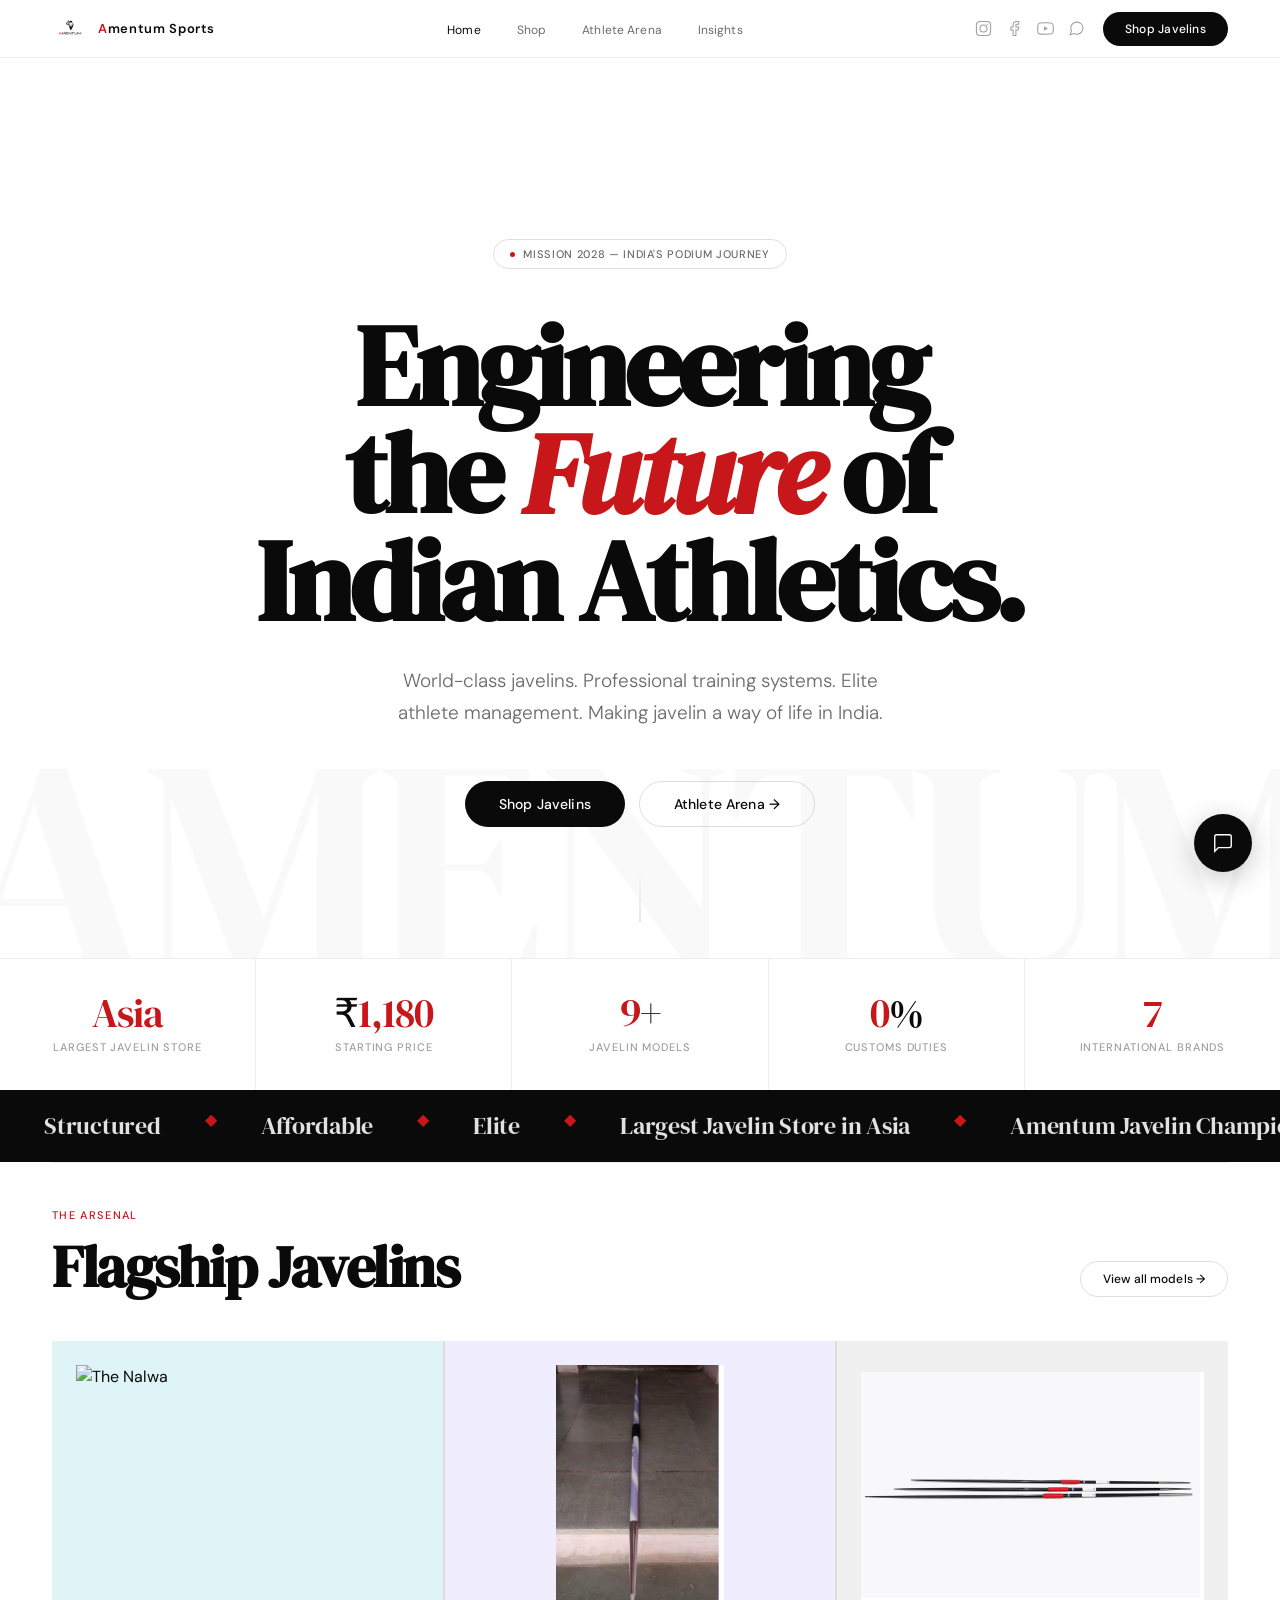
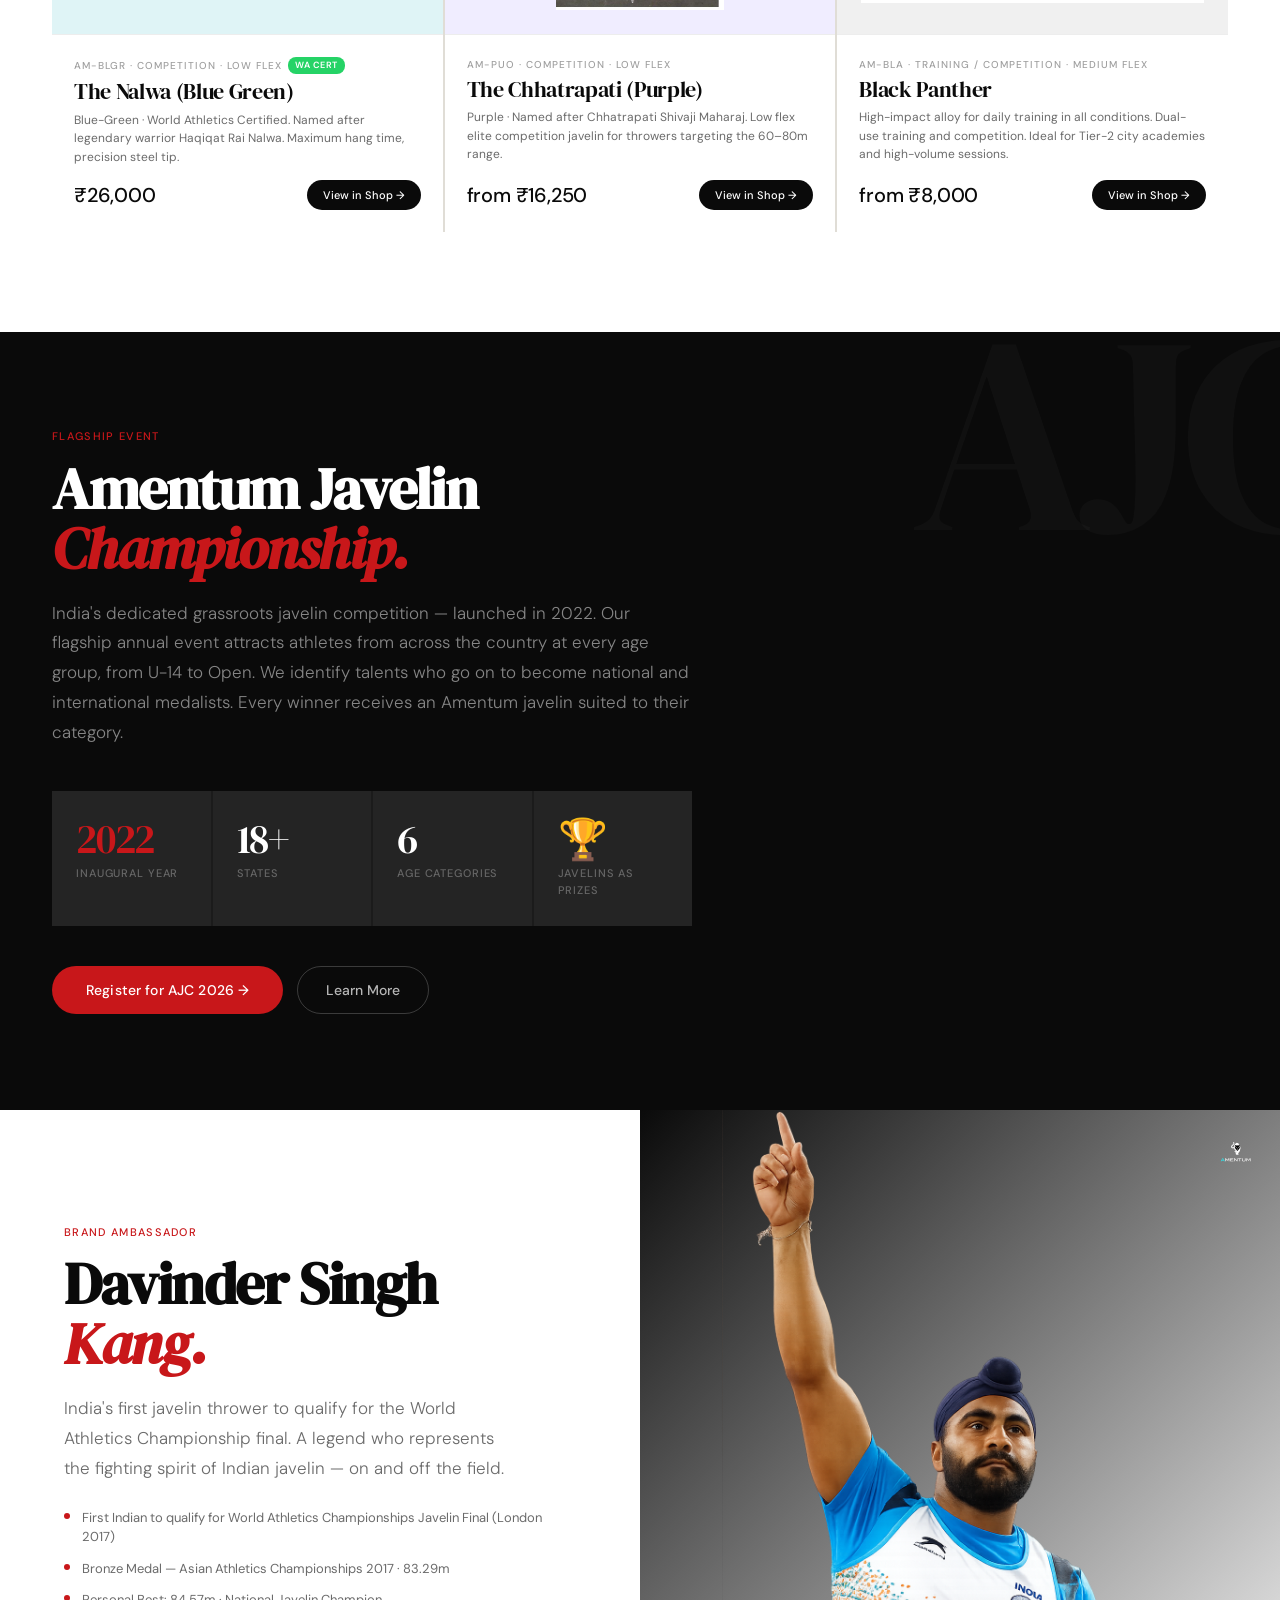
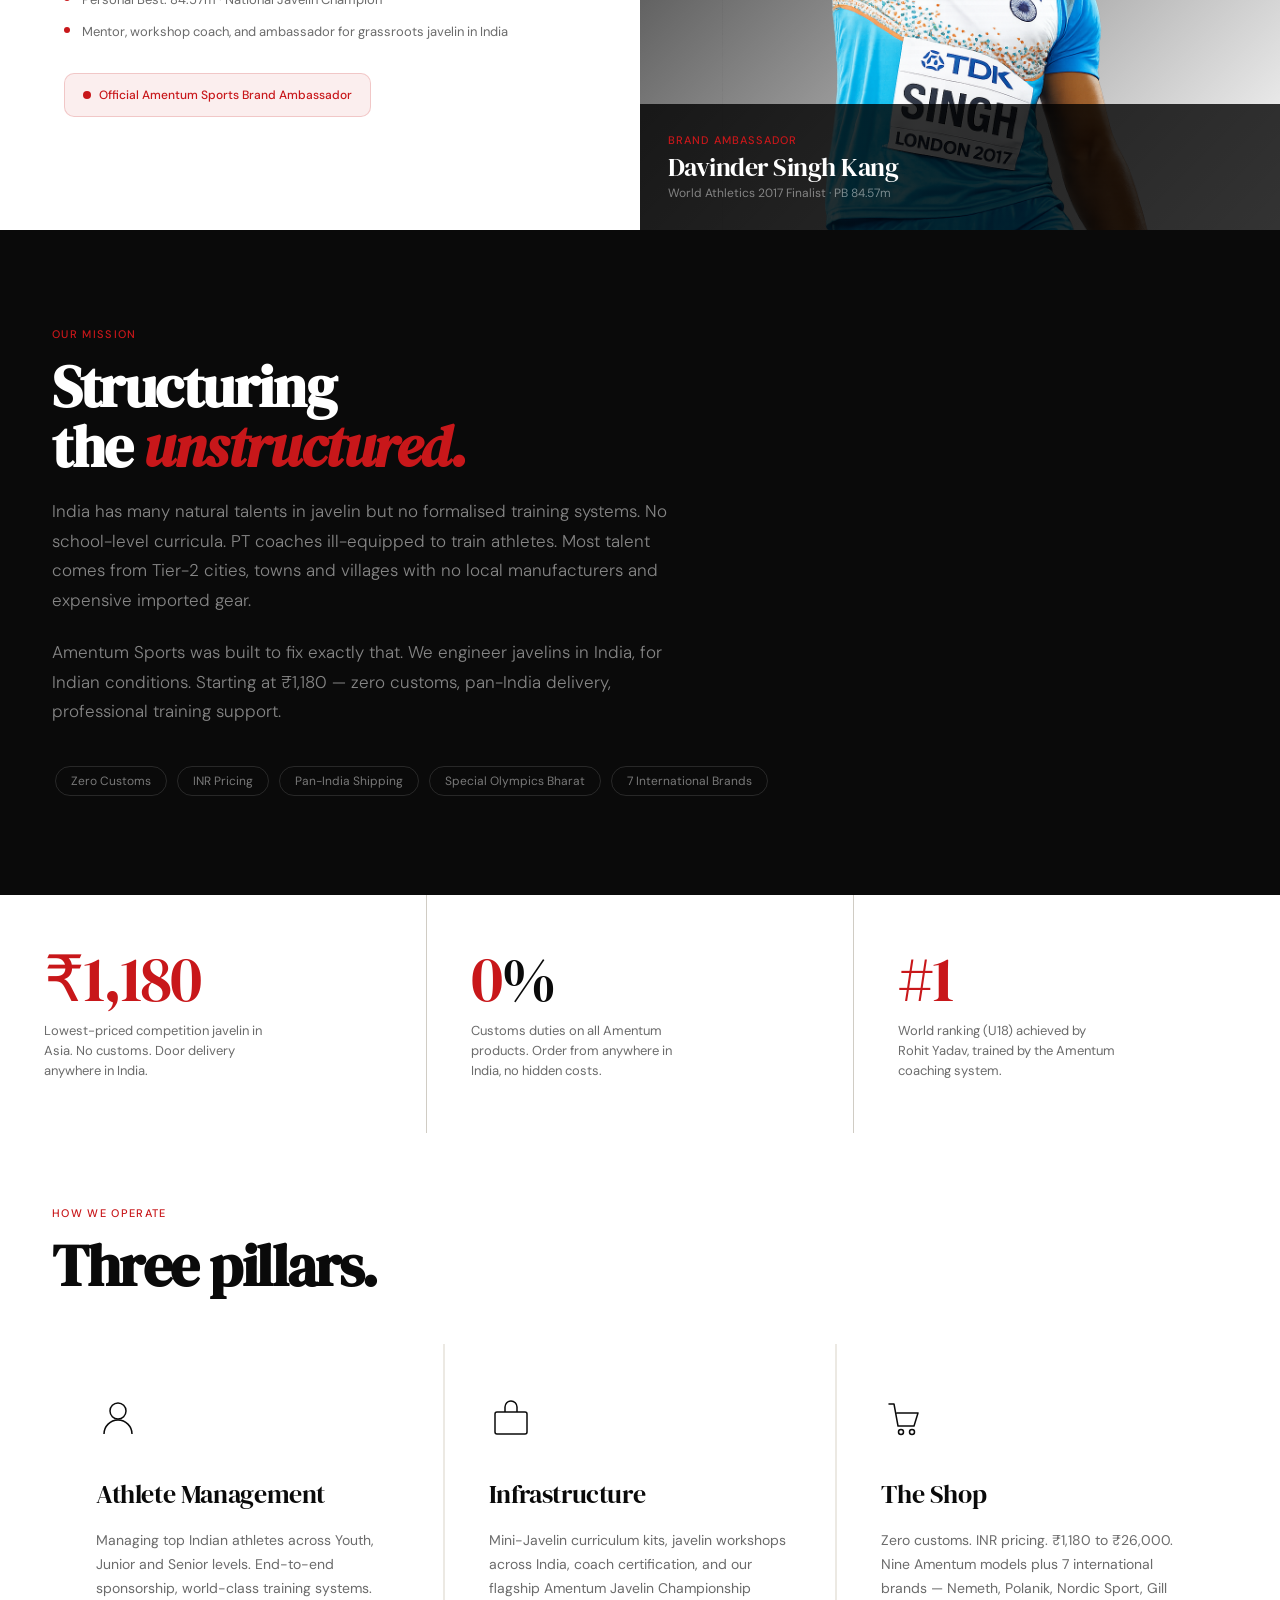
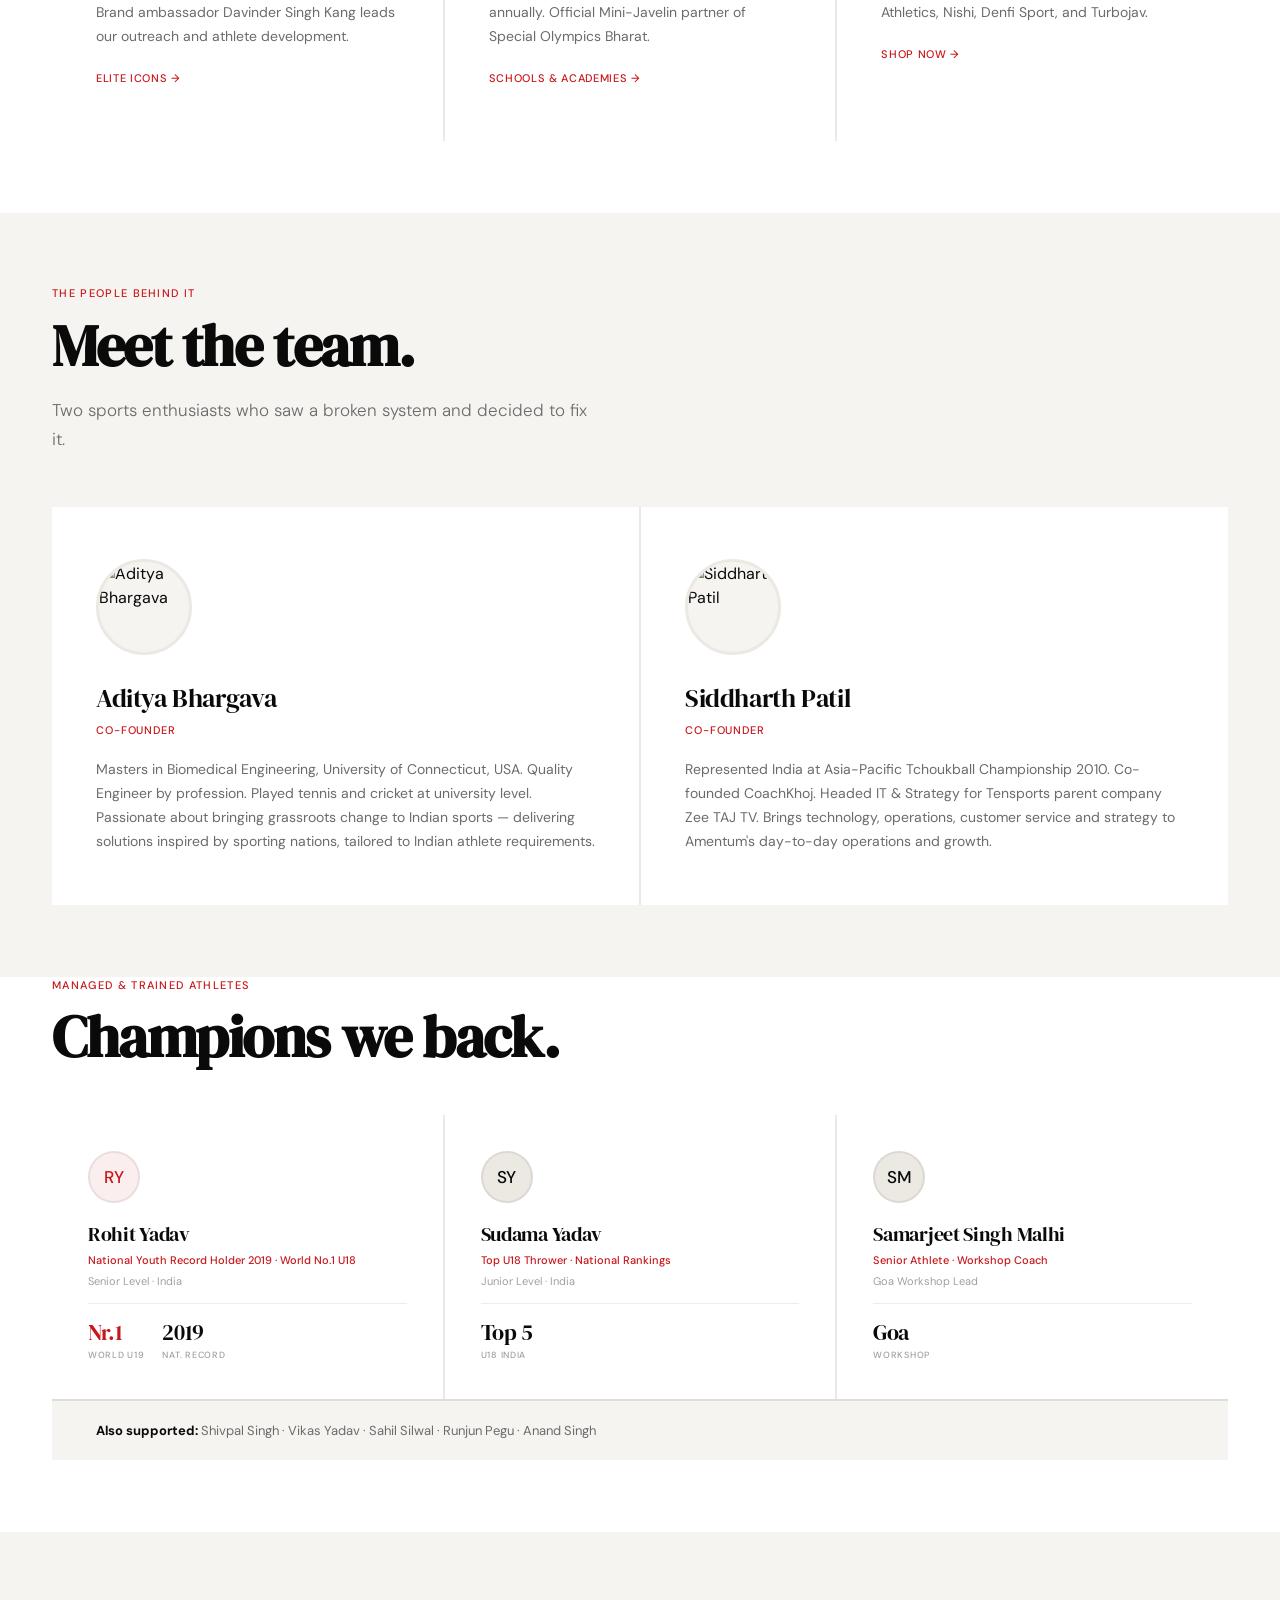
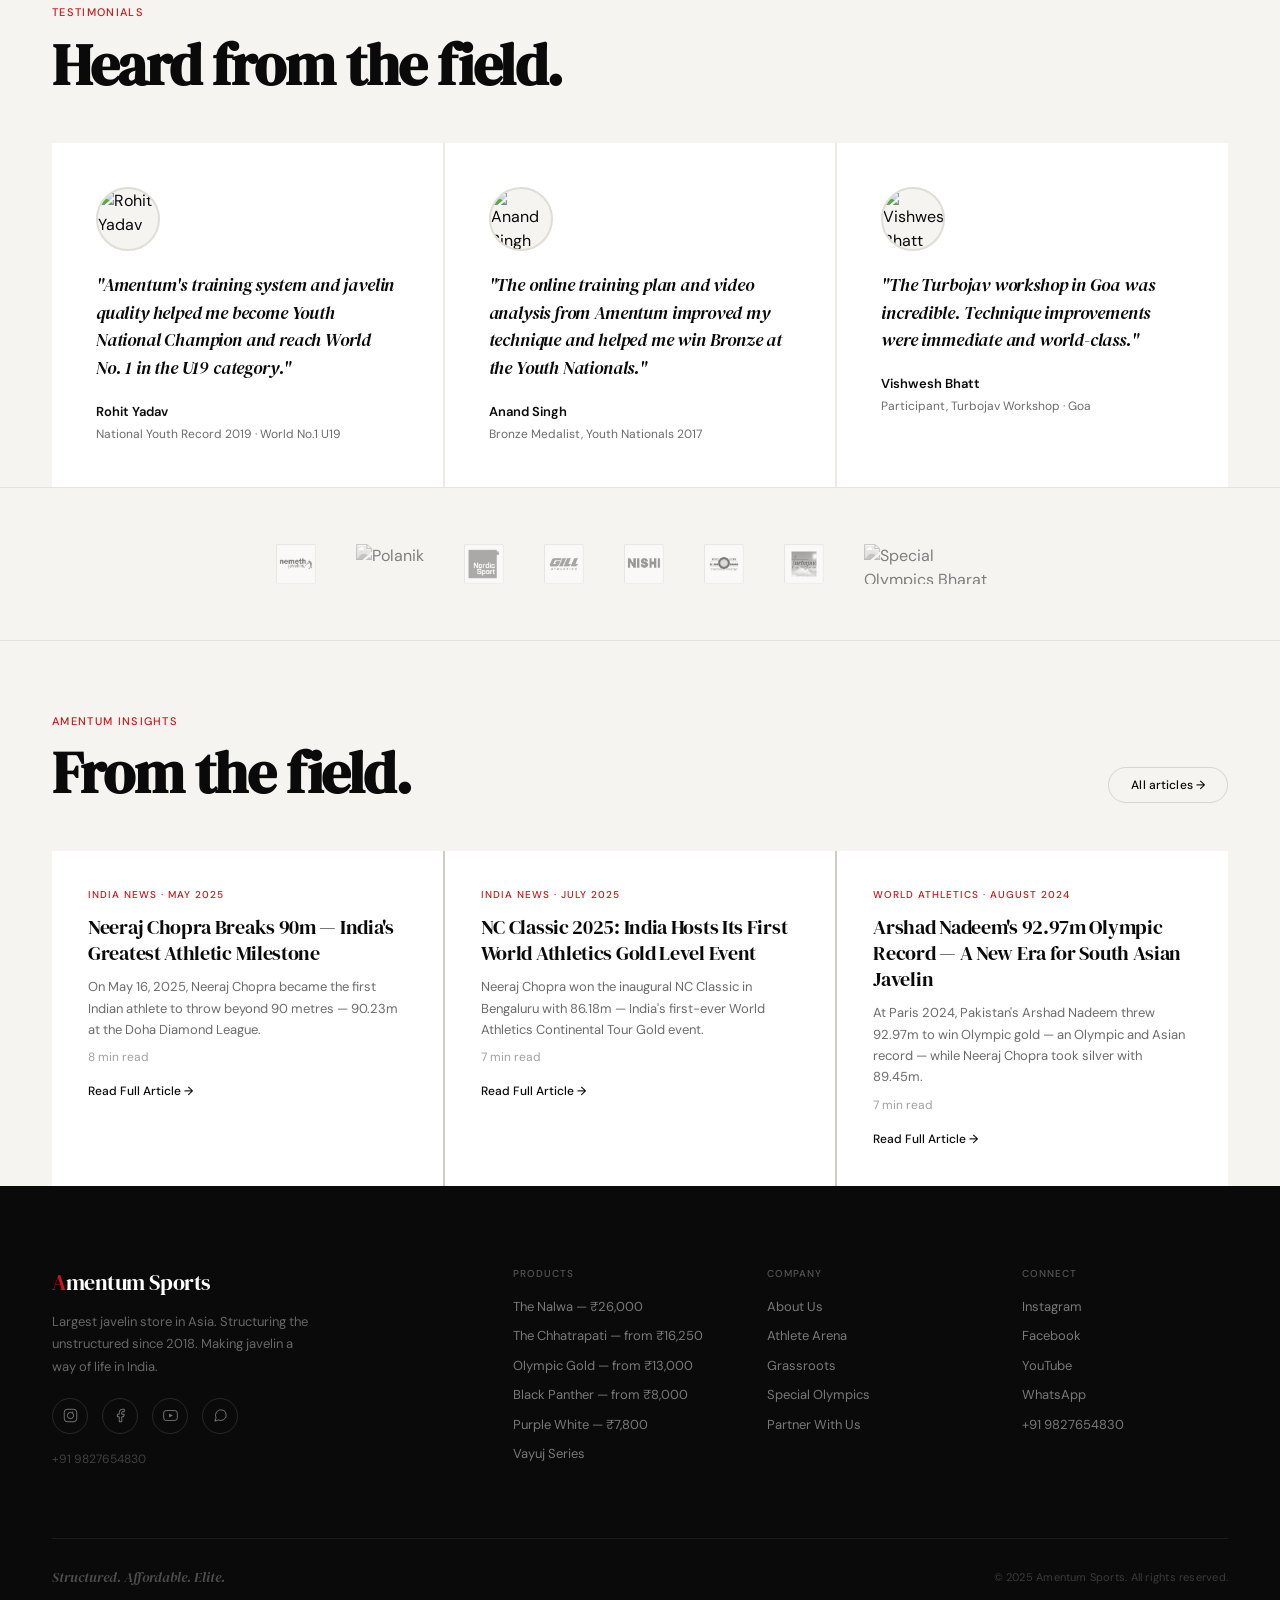
==== commit a73c283b: "Update index.html" ====
--- a/index.html
+++ b/index.html
@@ -151,10 +151,10 @@
         <div style="display:inline-flex;align-items:center;gap:8px;background:var(--red-bg);border:1px solid var(--red-bdr);border-radius:10px;padding:12px 18px;width:fit-content"><div style="width:8px;height:8px;background:var(--red);border-radius:50%"></div><span style="font-size:12px;font-weight:500;color:var(--red)">Official Amentum Sports Brand Ambassador</span></div>
       </div>
       <div style="background:var(--ink);position:relative;overflow:hidden;min-height:580px;display:flex;align-items:flex-end;justify-content:center">
-        <div style="position:absolute;top:0;left:0;right:0;bottom:0;background:linear-gradient(135deg,var(--ink) 0%,#1a0000 100%)"></div>
+        <div style="position:absolute;top:0;left:0;right:0;bottom:0;background:linear-gradient(135deg,var(--ink) 0%,#FFFFFF 100%)"></div>
         <div style="position:absolute;top:20px;right:20px;z-index:2"><img src="images/amentum_logo.png" alt="Amentum" style="width:48px;height:48px;object-fit:contain;filter:invert(1)"></div>
         <img src="images/davinder_kang.png" alt="Davinder Singh Kang" style="width:100%;max-width:480px;position:relative;z-index:1;object-fit:contain" loading="lazy">
-        <div style="position:absolute;bottom:0;left:0;right:0;padding:28px;background:linear-gradient(to top,rgba(255,255,255,.8) 100%,transparent 100%);z-index:2">
+        <div style="position:absolute;bottom:0;left:0;right:0;padding:28px;background:linear-gradient(to top,rgba(0,0,0,.8) 100%,transparent 100%);z-index:2">
           <div style="font-size:11px;font-weight:500;letter-spacing:.1em;text-transform:uppercase;color:var(--red);margin-bottom:4px">Brand Ambassador</div>
           <div style="font-family:'DM Serif Display',serif;font-size:26px;color:#fff;letter-spacing:-.02em;line-height:1.1">Davinder Singh Kang</div>
           <div style="font-size:12px;color:rgba(255,255,255,.45);margin-top:3px">World Athletics 2017 Finalist · PB 84.57m</div>
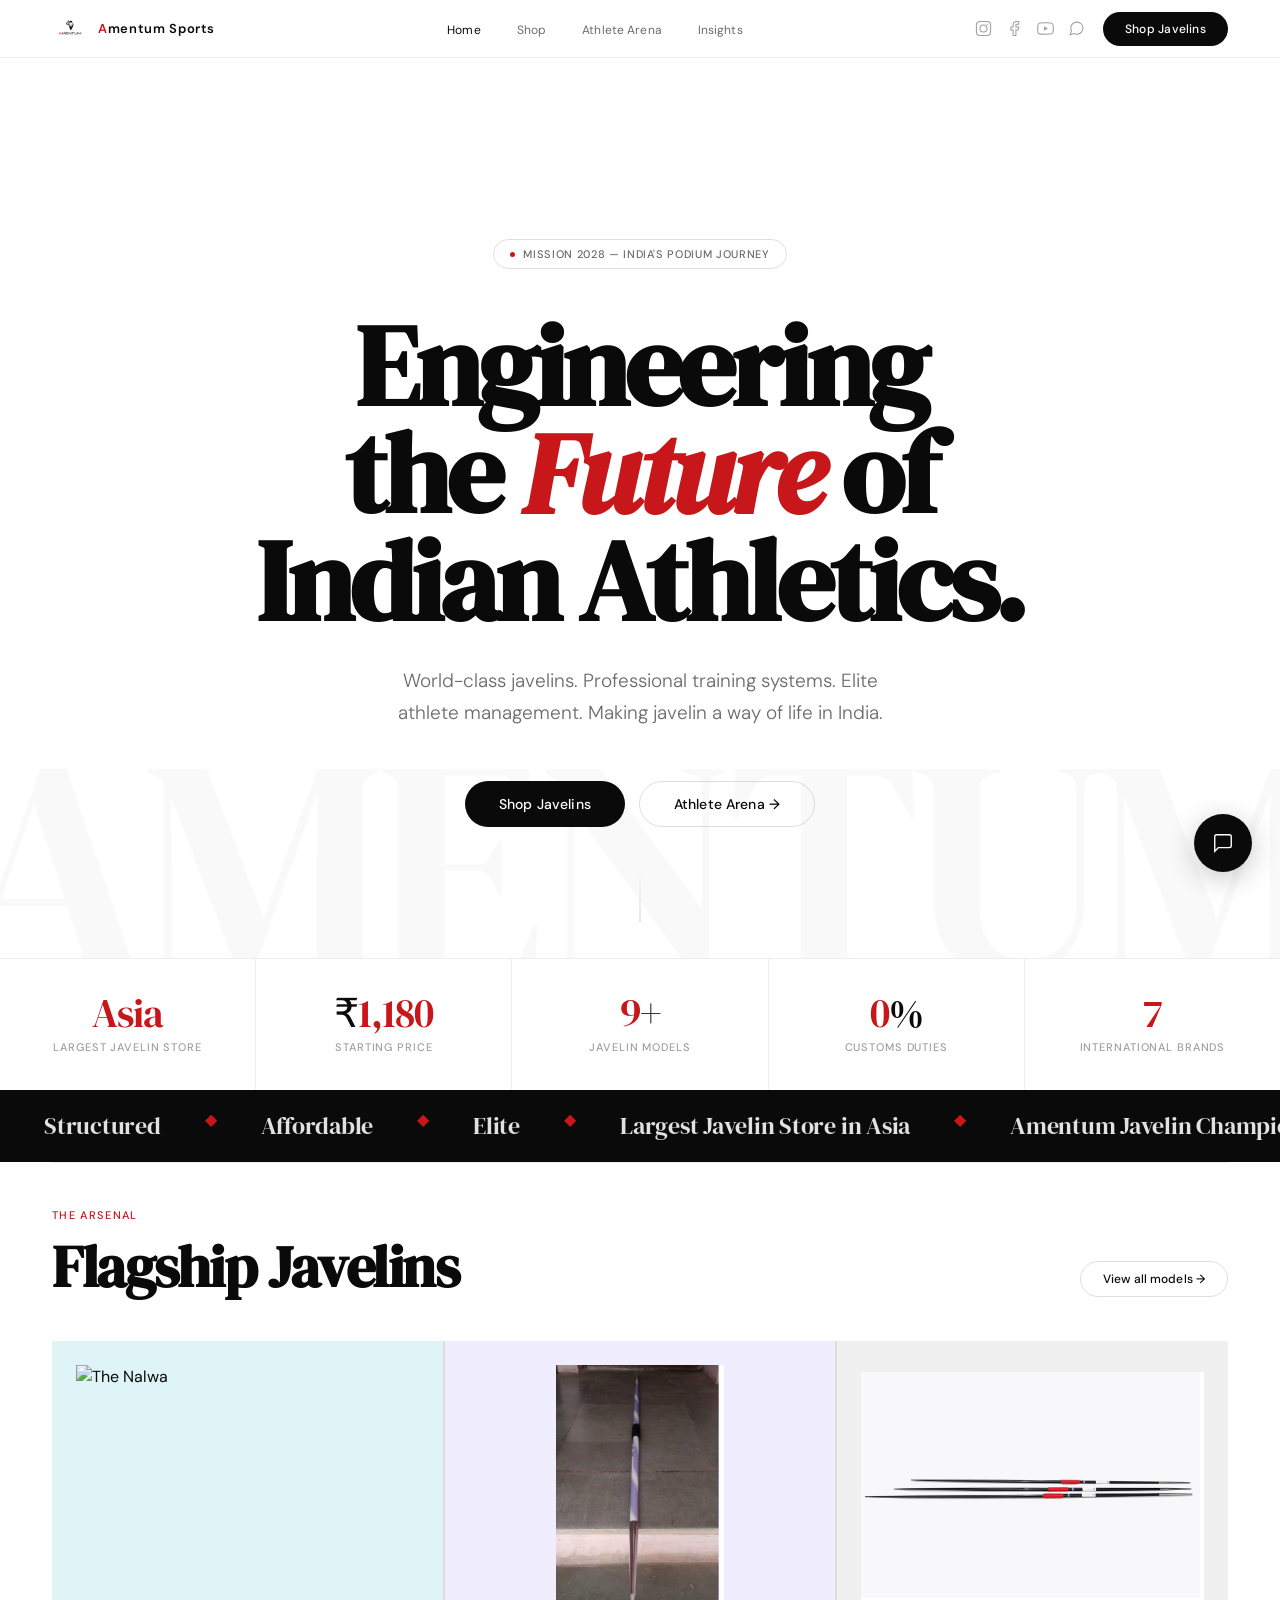
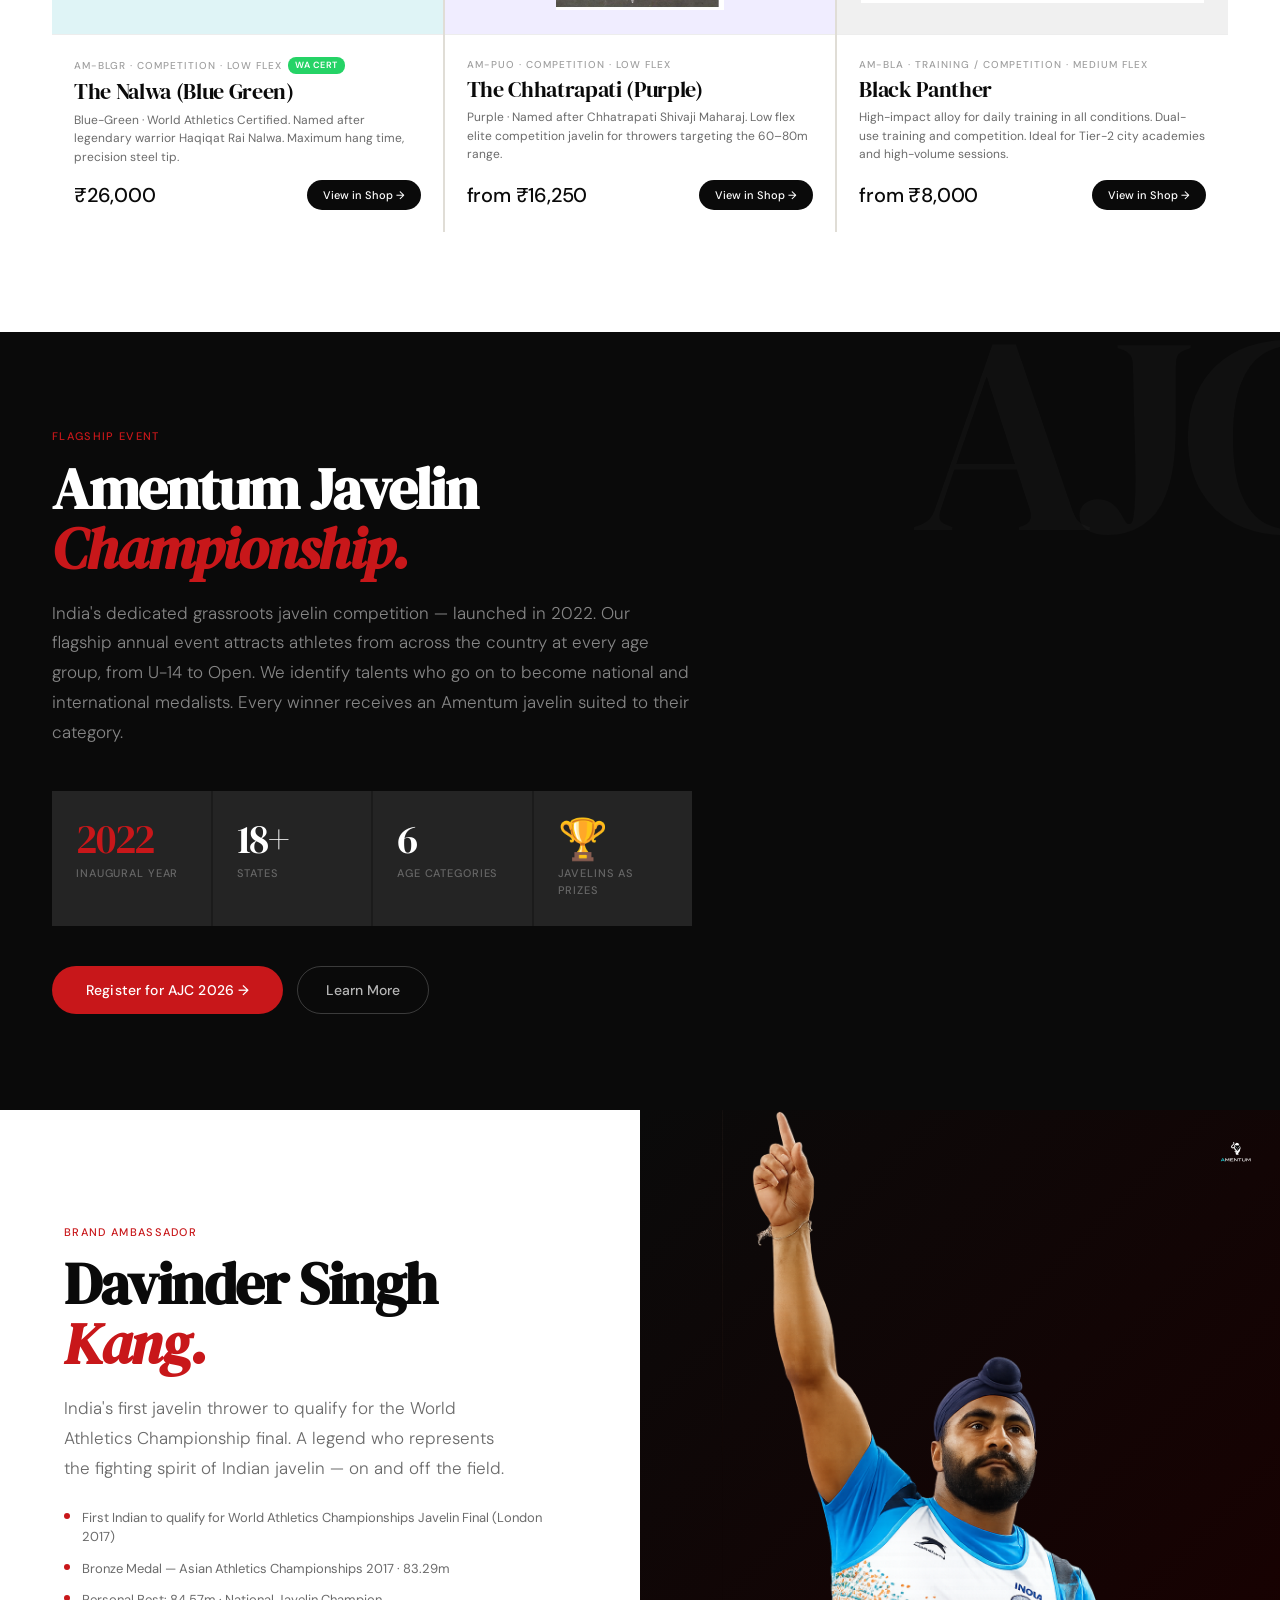
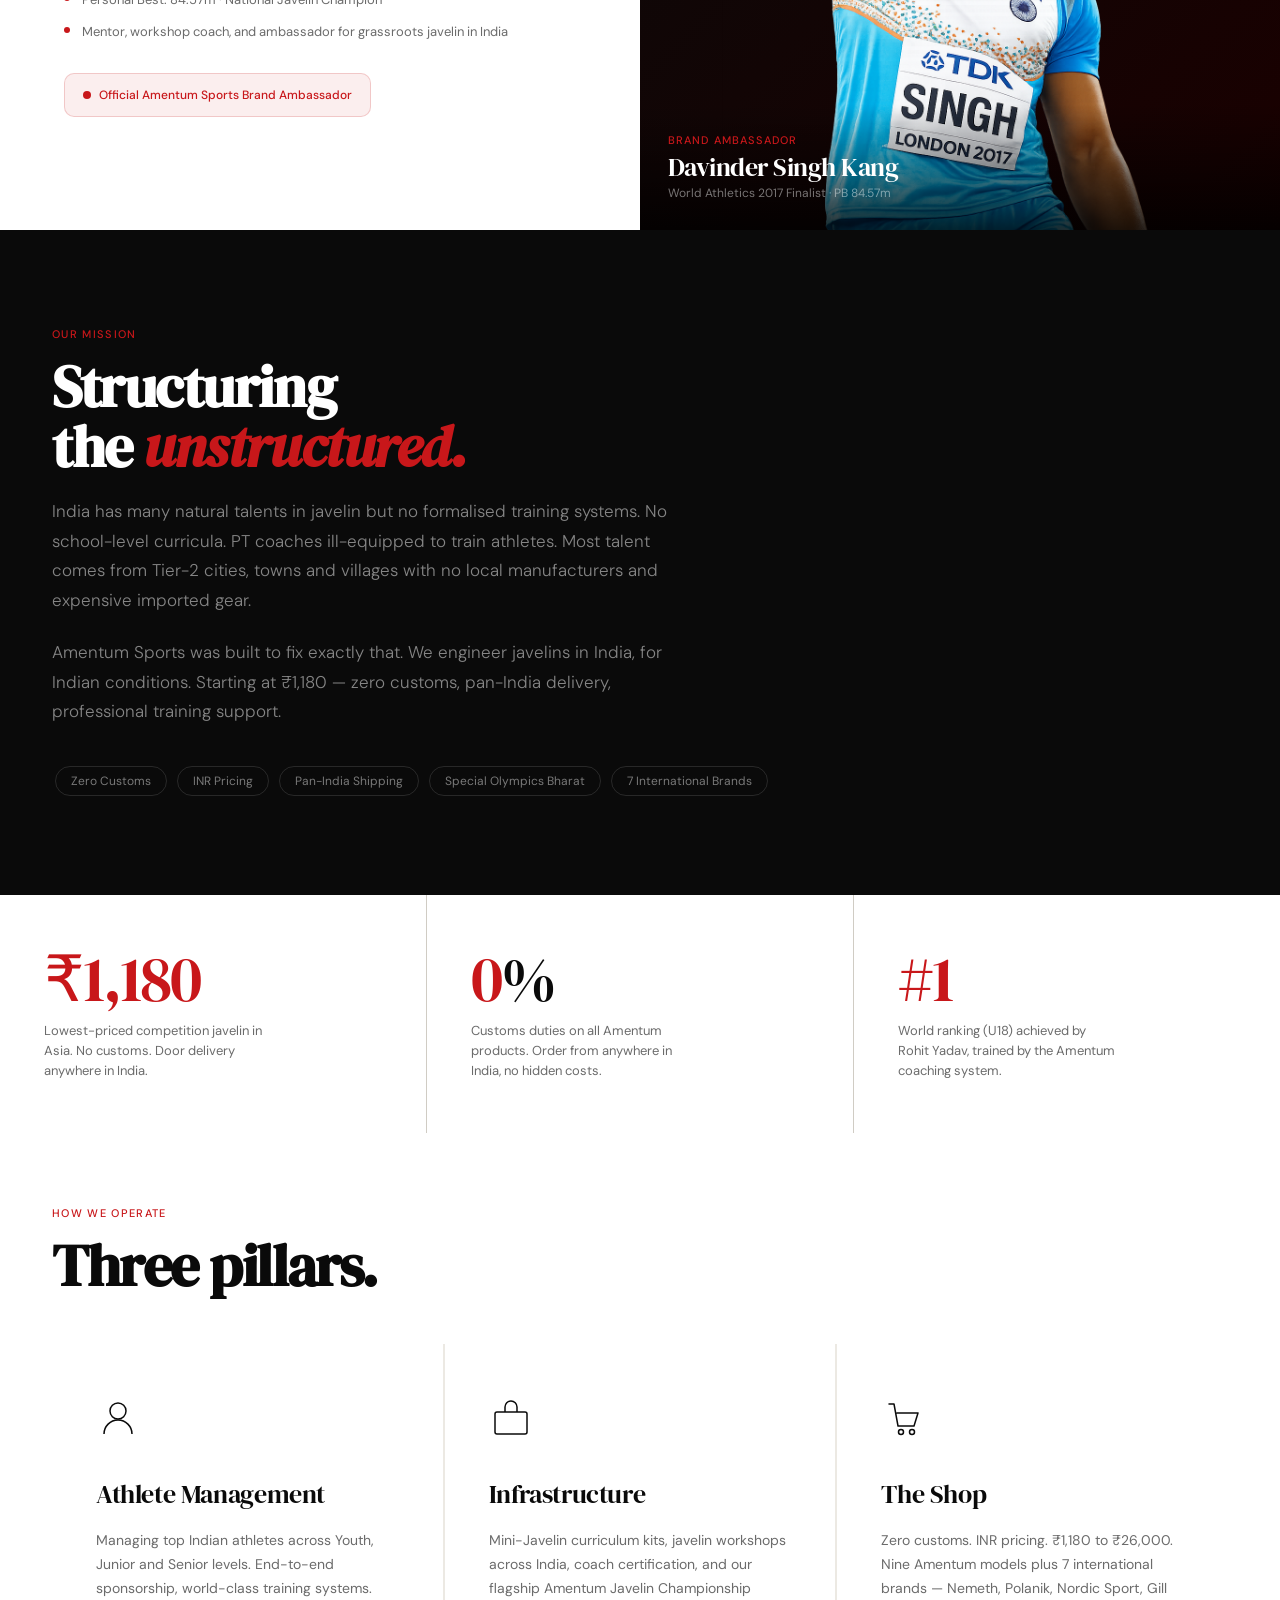
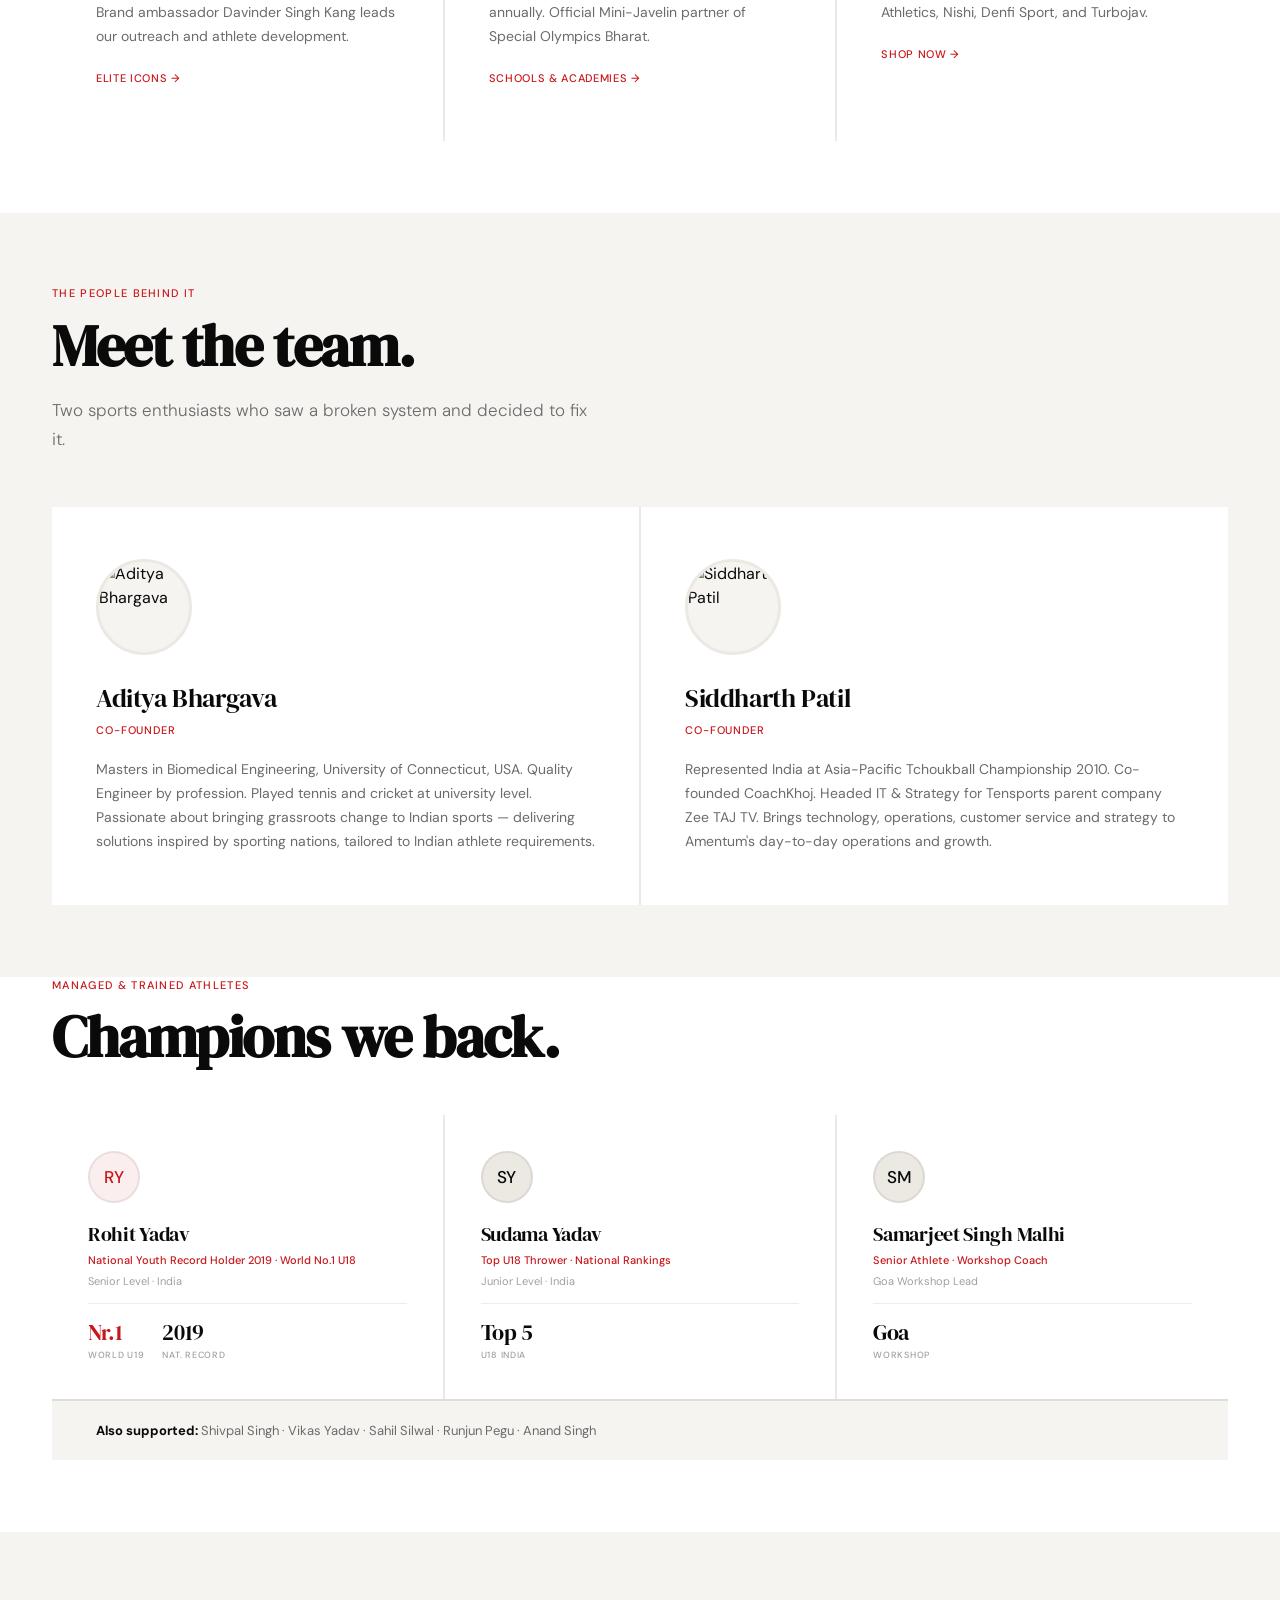
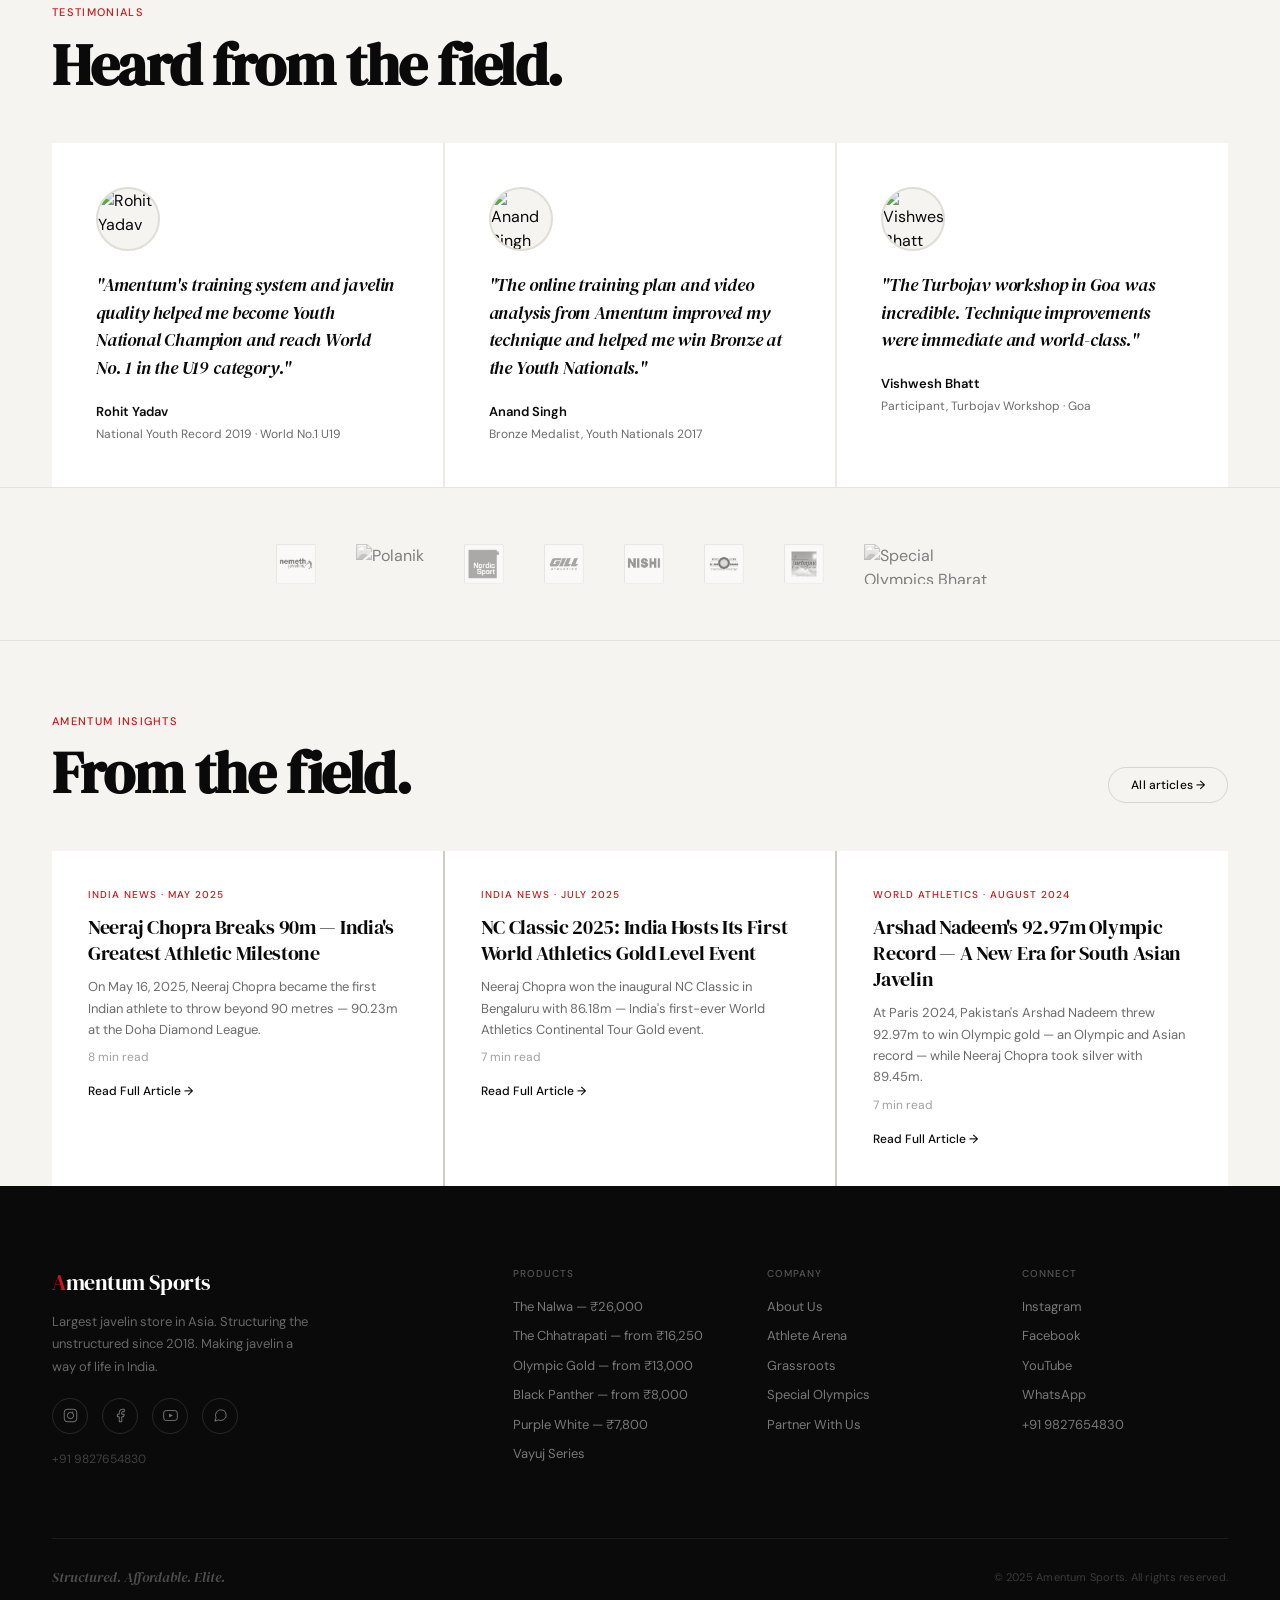
==== commit 1cc892a5: "Add files via upload" ====
--- a/index.html
+++ b/index.html
@@ -151,10 +151,10 @@
         <div style="display:inline-flex;align-items:center;gap:8px;background:var(--red-bg);border:1px solid var(--red-bdr);border-radius:10px;padding:12px 18px;width:fit-content"><div style="width:8px;height:8px;background:var(--red);border-radius:50%"></div><span style="font-size:12px;font-weight:500;color:var(--red)">Official Amentum Sports Brand Ambassador</span></div>
       </div>
       <div style="background:var(--ink);position:relative;overflow:hidden;min-height:580px;display:flex;align-items:flex-end;justify-content:center">
-        <div style="position:absolute;top:0;left:0;right:0;bottom:0;background:linear-gradient(135deg,var(--ink) 0%,#FFFFFF 100%)"></div>
+        <div style="position:absolute;top:0;left:0;right:0;bottom:0;background:linear-gradient(135deg,var(--ink) 0%,#1a0000 100%)"></div>
         <div style="position:absolute;top:20px;right:20px;z-index:2"><img src="images/amentum_logo.png" alt="Amentum" style="width:48px;height:48px;object-fit:contain;filter:invert(1)"></div>
         <img src="images/davinder_kang.png" alt="Davinder Singh Kang" style="width:100%;max-width:480px;position:relative;z-index:1;object-fit:contain" loading="lazy">
-        <div style="position:absolute;bottom:0;left:0;right:0;padding:28px;background:linear-gradient(to top,rgba(0,0,0,.8) 100%,transparent 100%);z-index:2">
+        <div style="position:absolute;bottom:0;left:0;right:0;padding:28px;background:linear-gradient(to top,rgba(0,0,0,.8) 0%,transparent 100%);z-index:2">
           <div style="font-size:11px;font-weight:500;letter-spacing:.1em;text-transform:uppercase;color:var(--red);margin-bottom:4px">Brand Ambassador</div>
           <div style="font-family:'DM Serif Display',serif;font-size:26px;color:#fff;letter-spacing:-.02em;line-height:1.1">Davinder Singh Kang</div>
           <div style="font-size:12px;color:rgba(255,255,255,.45);margin-top:3px">World Athletics 2017 Finalist · PB 84.57m</div>
@@ -274,7 +274,7 @@
 <div class="foot-grid">
   <div><div class="foot-name"><em>A</em>mentum Sports</div><p class="foot-p">Largest javelin store in Asia. Structuring the unstructured since 2018. Making javelin a way of life in India.</p><div class="foot-social"><a href="https://www.instagram.com/amentum.sports/" target="_blank"><svg width="15" height="15" viewBox="0 0 24 24" fill="none" stroke="currentColor" stroke-width="1.5"><rect x="2" y="2" width="20" height="20" rx="5"/><circle cx="12" cy="12" r="5"/><circle cx="15.5" cy="6.5" r="1" fill="currentColor" stroke="none"/></svg></a><a href="https://www.facebook.com/amentumsports/" target="_blank"><svg width="15" height="15" viewBox="0 0 24 24" fill="none" stroke="currentColor" stroke-width="1.5"><path d="M18 2h-3a5 5 0 0 0-5 5v3H7v4h3v8h4v-8h3l1-4h-4V7a1 1 0 0 1 1-1h3z"/></svg></a><a href="https://www.youtube.com/@amentumsports5857" target="_blank"><svg width="15" height="15" viewBox="0 0 24 24" fill="none" stroke="currentColor" stroke-width="1.5"><path d="M22.54 6.42a2.78 2.78 0 0 0-1.95-1.96C18.88 4 12 4 12 4s-6.88 0-8.59.46a2.78 2.78 0 0 0-1.95 1.96A29 29 0 0 0 1 12a29 29 0 0 0 .46 5.58A2.78 2.78 0 0 0 3.41 19.6C5.12 20 12 20 12 20s6.88 0 8.59-.46a2.78 2.78 0 0 0 1.95-1.95A29 29 0 0 0 23 12a29 29 0 0 0-.46-5.58z"/><polygon points="9.75 15.02 15.5 12 9.75 8.98 9.75 15.02" fill="currentColor" stroke="none"/></svg></a><a href="https://wa.me/+919827654830" target="_blank"><svg width="15" height="15" viewBox="0 0 24 24" fill="none" stroke="currentColor" stroke-width="1.5"><path d="M21 11.5a8.38 8.38 0 0 1-.9 3.8 8.5 8.5 0 0 1-7.6 4.7 8.38 8.38 0 0 1-3.8-.9L3 21l1.9-5.7a8.38 8.38 0 0 1-.9-3.8 8.5 8.5 0 0 1 4.7-7.6 8.38 8.38 0 0 1 3.8-.9h.5a8.48 8.48 0 0 1 8 8v.5z"/></svg></a></div><div style="margin-top:16px;font-size:12px;color:rgba(255,255,255,.22)">+91 9827654830</div></div>
   <div class="foot-col"><h5>Products</h5><a onclick="go('shop')">The Nalwa — ₹26,000</a><a onclick="go('shop')">The Chhatrapati — from ₹16,250</a><a onclick="go('shop')">Olympic Gold — from ₹13,000</a><a onclick="go('shop')">Black Panther — from ₹8,000</a><a onclick="go('shop')">Purple White — ₹7,800</a><a onclick="go('shop')">Vayuj Series</a></div>
-  <div class="foot-col"><h5>Company</h5><a href="https://www.amentums.com/about" target="_blank">About Us</a><a onclick="go('arena')">Athlete Arena</a><a href="https://www.amentums.com/grassroots" target="_blank">Grassroots</a><a href="https://www.amentums.com/copy-of-grassroots" target="_blank">Special Olympics</a><a href="https://wa.me/+919827654830" target="_blank">Partner With Us</a></div>
+  <div class="foot-col"><h5>Company</h5><a onclick="go('home')">About Us</a><a onclick="go('arena')">Athlete Arena</a><a onclick="go('home')">Grassroots</a><a onclick="go('insights');setTimeout(()=>openArticle('special-olympics'),300)">Special Olympics</a><a onclick="waEnquiry('Partnership Inquiry — Amentum Sports','Let\'s connect')">Partner With Us</a></div>
   <div class="foot-col"><h5>Connect</h5><a href="https://www.instagram.com/amentum.sports/" target="_blank">Instagram</a><a href="https://www.facebook.com/amentumsports/" target="_blank">Facebook</a><a href="https://www.youtube.com/@amentumsports5857" target="_blank">YouTube</a><a href="https://wa.me/+919827654830" target="_blank">WhatsApp</a><a href="tel:+919827654830">+91 9827654830</a></div>
 </div>
 <div class="foot-bottom"><div class="foot-slogan">Structured. Affordable. Elite.</div><div class="foot-copy">© 2025 Amentum Sports. All rights reserved.</div></div>
@@ -817,7 +817,7 @@
 <div class="foot-grid">
   <div><div class="foot-name"><em>A</em>mentum Sports</div><p class="foot-p">Largest javelin store in Asia. Structuring the unstructured since 2018. Making javelin a way of life in India.</p><div class="foot-social"><a href="https://www.instagram.com/amentum.sports/" target="_blank"><svg width="15" height="15" viewBox="0 0 24 24" fill="none" stroke="currentColor" stroke-width="1.5"><rect x="2" y="2" width="20" height="20" rx="5"/><circle cx="12" cy="12" r="5"/><circle cx="15.5" cy="6.5" r="1" fill="currentColor" stroke="none"/></svg></a><a href="https://www.facebook.com/amentumsports/" target="_blank"><svg width="15" height="15" viewBox="0 0 24 24" fill="none" stroke="currentColor" stroke-width="1.5"><path d="M18 2h-3a5 5 0 0 0-5 5v3H7v4h3v8h4v-8h3l1-4h-4V7a1 1 0 0 1 1-1h3z"/></svg></a><a href="https://www.youtube.com/@amentumsports5857" target="_blank"><svg width="15" height="15" viewBox="0 0 24 24" fill="none" stroke="currentColor" stroke-width="1.5"><path d="M22.54 6.42a2.78 2.78 0 0 0-1.95-1.96C18.88 4 12 4 12 4s-6.88 0-8.59.46a2.78 2.78 0 0 0-1.95 1.96A29 29 0 0 0 1 12a29 29 0 0 0 .46 5.58A2.78 2.78 0 0 0 3.41 19.6C5.12 20 12 20 12 20s6.88 0 8.59-.46a2.78 2.78 0 0 0 1.95-1.95A29 29 0 0 0 23 12a29 29 0 0 0-.46-5.58z"/><polygon points="9.75 15.02 15.5 12 9.75 8.98 9.75 15.02" fill="currentColor" stroke="none"/></svg></a><a href="https://wa.me/+919827654830" target="_blank"><svg width="15" height="15" viewBox="0 0 24 24" fill="none" stroke="currentColor" stroke-width="1.5"><path d="M21 11.5a8.38 8.38 0 0 1-.9 3.8 8.5 8.5 0 0 1-7.6 4.7 8.38 8.38 0 0 1-3.8-.9L3 21l1.9-5.7a8.38 8.38 0 0 1-.9-3.8 8.5 8.5 0 0 1 4.7-7.6 8.38 8.38 0 0 1 3.8-.9h.5a8.48 8.48 0 0 1 8 8v.5z"/></svg></a></div><div style="margin-top:16px;font-size:12px;color:rgba(255,255,255,.22)">+91 9827654830</div></div>
   <div class="foot-col"><h5>Products</h5><a onclick="go('shop')">The Nalwa — ₹26,000</a><a onclick="go('shop')">The Chhatrapati — from ₹16,250</a><a onclick="go('shop')">Olympic Gold — from ₹13,000</a><a onclick="go('shop')">Black Panther — from ₹8,000</a><a onclick="go('shop')">Purple White — ₹7,800</a><a onclick="go('shop')">Vayuj Series</a></div>
-  <div class="foot-col"><h5>Company</h5><a href="https://www.amentums.com/about" target="_blank">About Us</a><a onclick="go('arena')">Athlete Arena</a><a href="https://www.amentums.com/grassroots" target="_blank">Grassroots</a><a href="https://www.amentums.com/copy-of-grassroots" target="_blank">Special Olympics</a><a href="https://wa.me/+919827654830" target="_blank">Partner With Us</a></div>
+  <div class="foot-col"><h5>Company</h5><a onclick="go('home')">About Us</a><a onclick="go('arena')">Athlete Arena</a><a onclick="go('home')">Grassroots</a><a onclick="go('insights');setTimeout(()=>openArticle('special-olympics'),300)">Special Olympics</a><a onclick="waEnquiry('Partnership Inquiry — Amentum Sports','Let\'s connect')">Partner With Us</a></div>
   <div class="foot-col"><h5>Connect</h5><a href="https://www.instagram.com/amentum.sports/" target="_blank">Instagram</a><a href="https://www.facebook.com/amentumsports/" target="_blank">Facebook</a><a href="https://www.youtube.com/@amentumsports5857" target="_blank">YouTube</a><a href="https://wa.me/+919827654830" target="_blank">WhatsApp</a><a href="tel:+919827654830">+91 9827654830</a></div>
 </div>
 <div class="foot-bottom"><div class="foot-slogan">Structured. Affordable. Elite.</div><div class="foot-copy">© 2025 Amentum Sports. All rights reserved.</div></div>
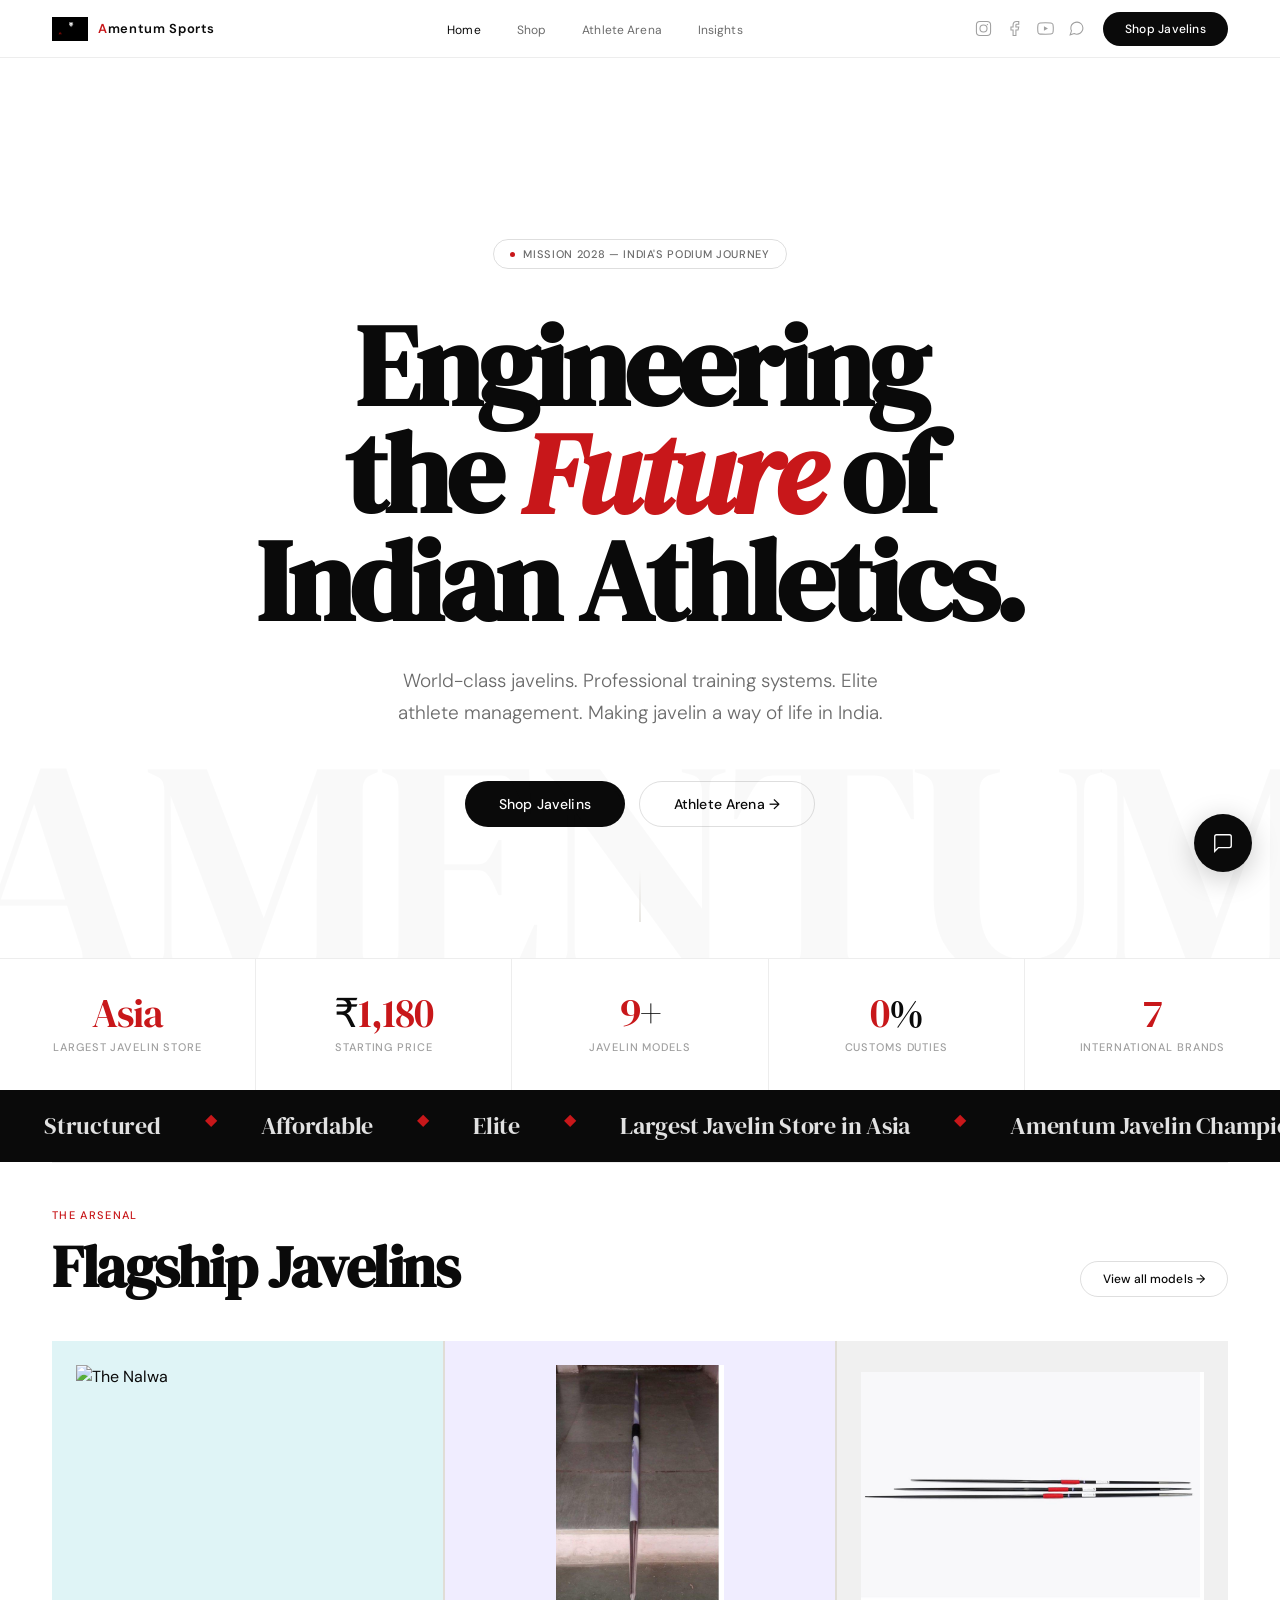
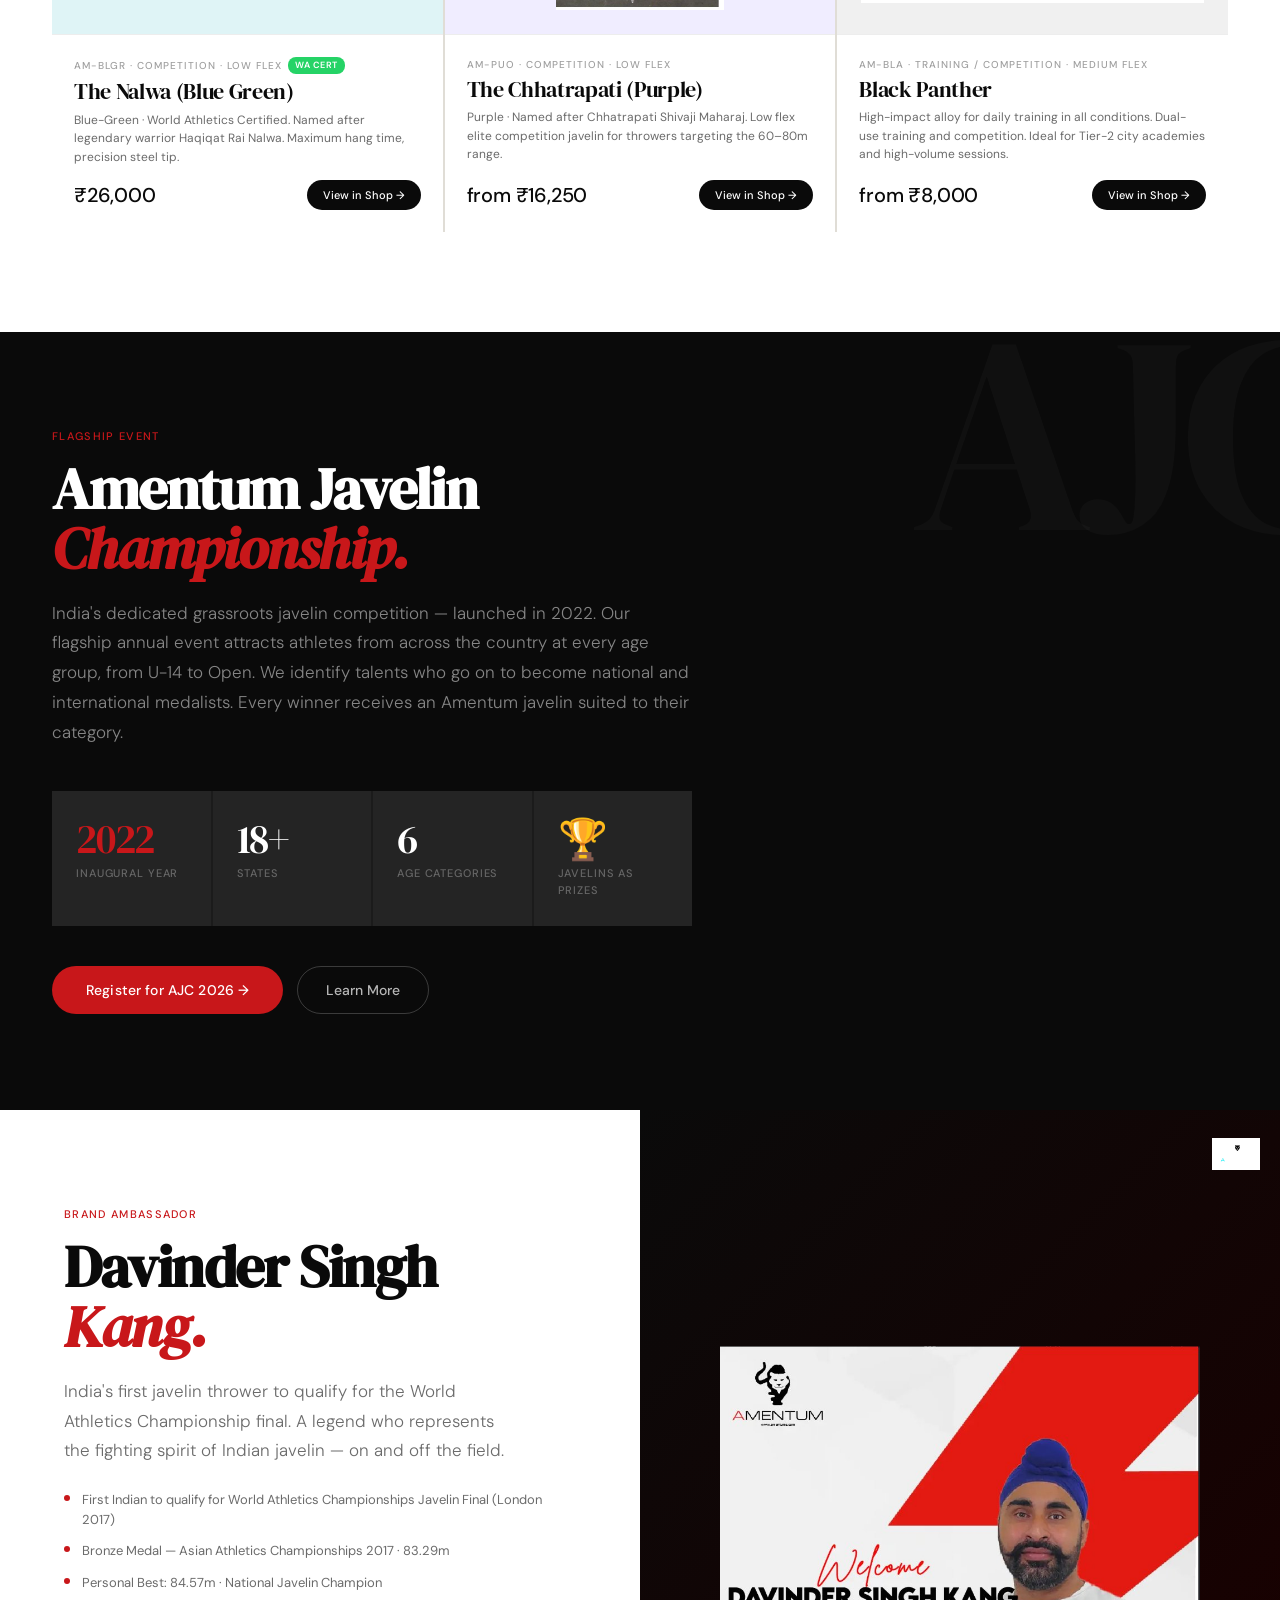
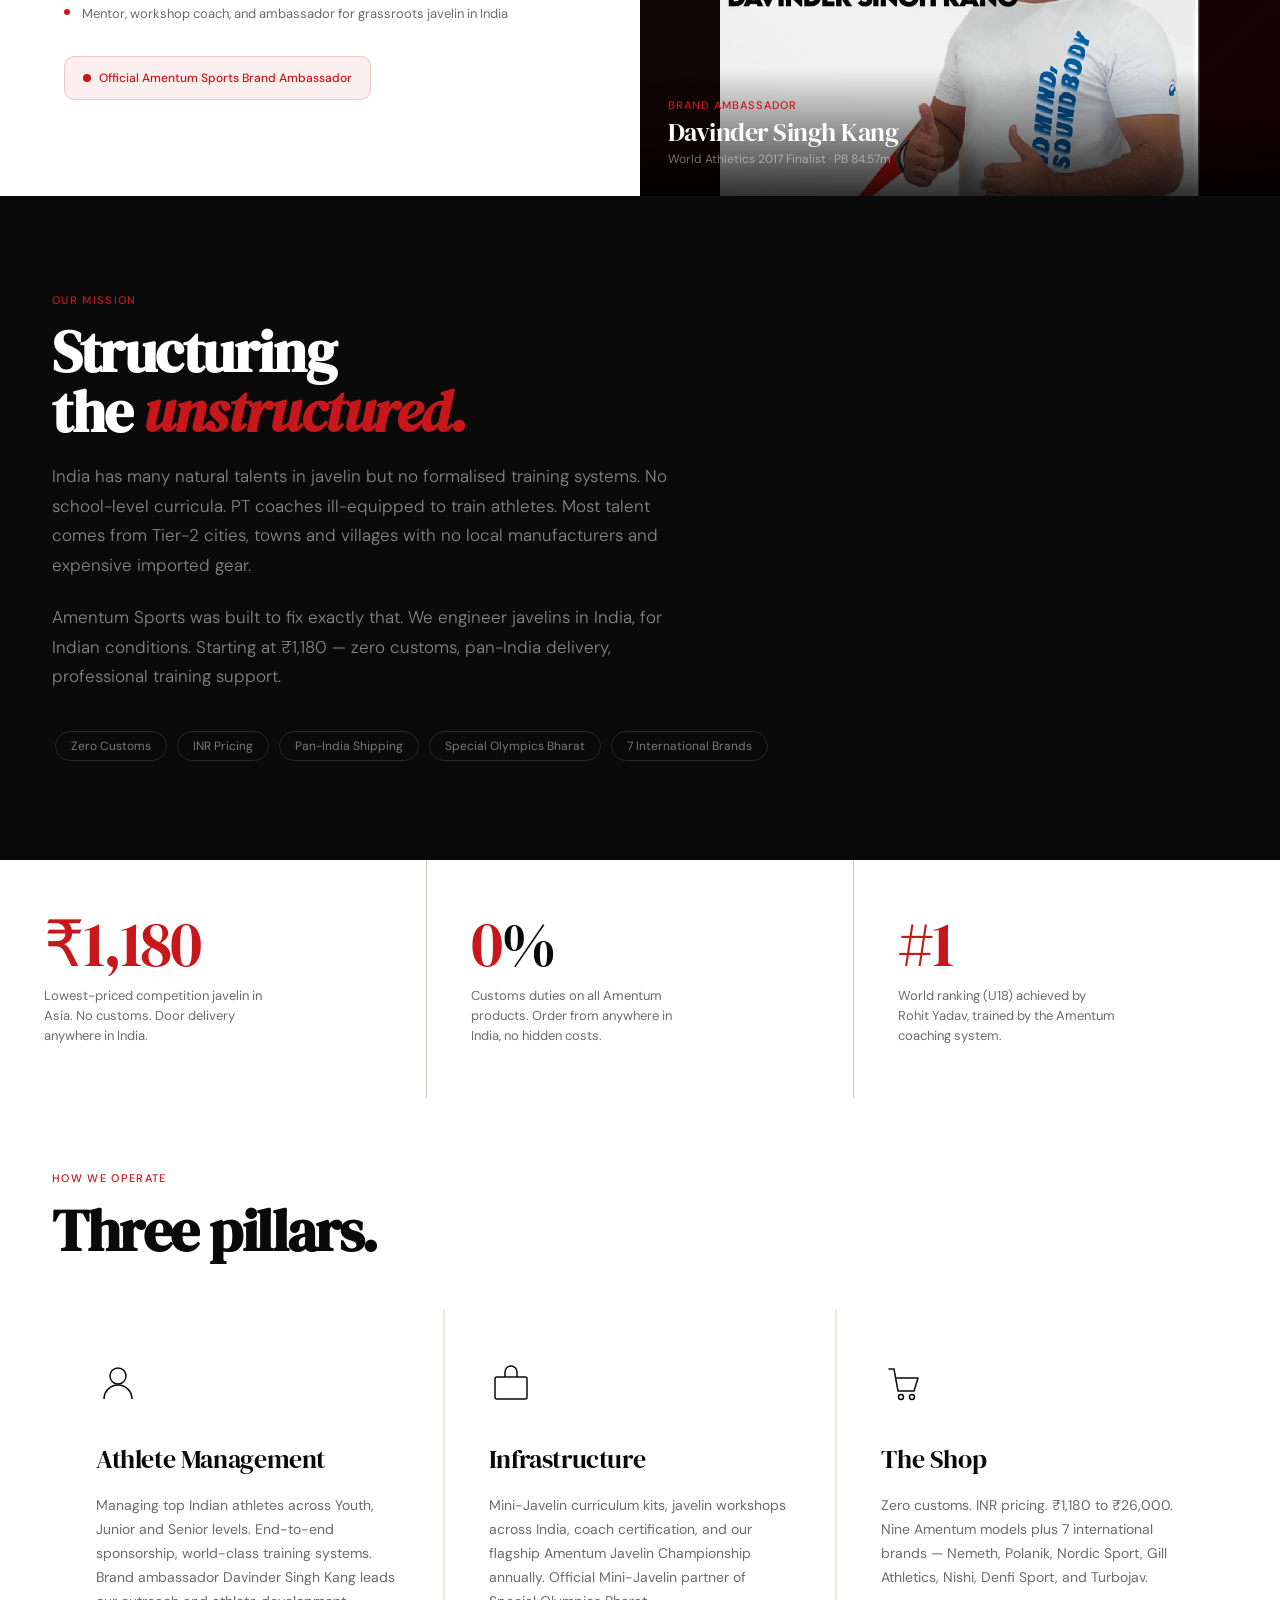
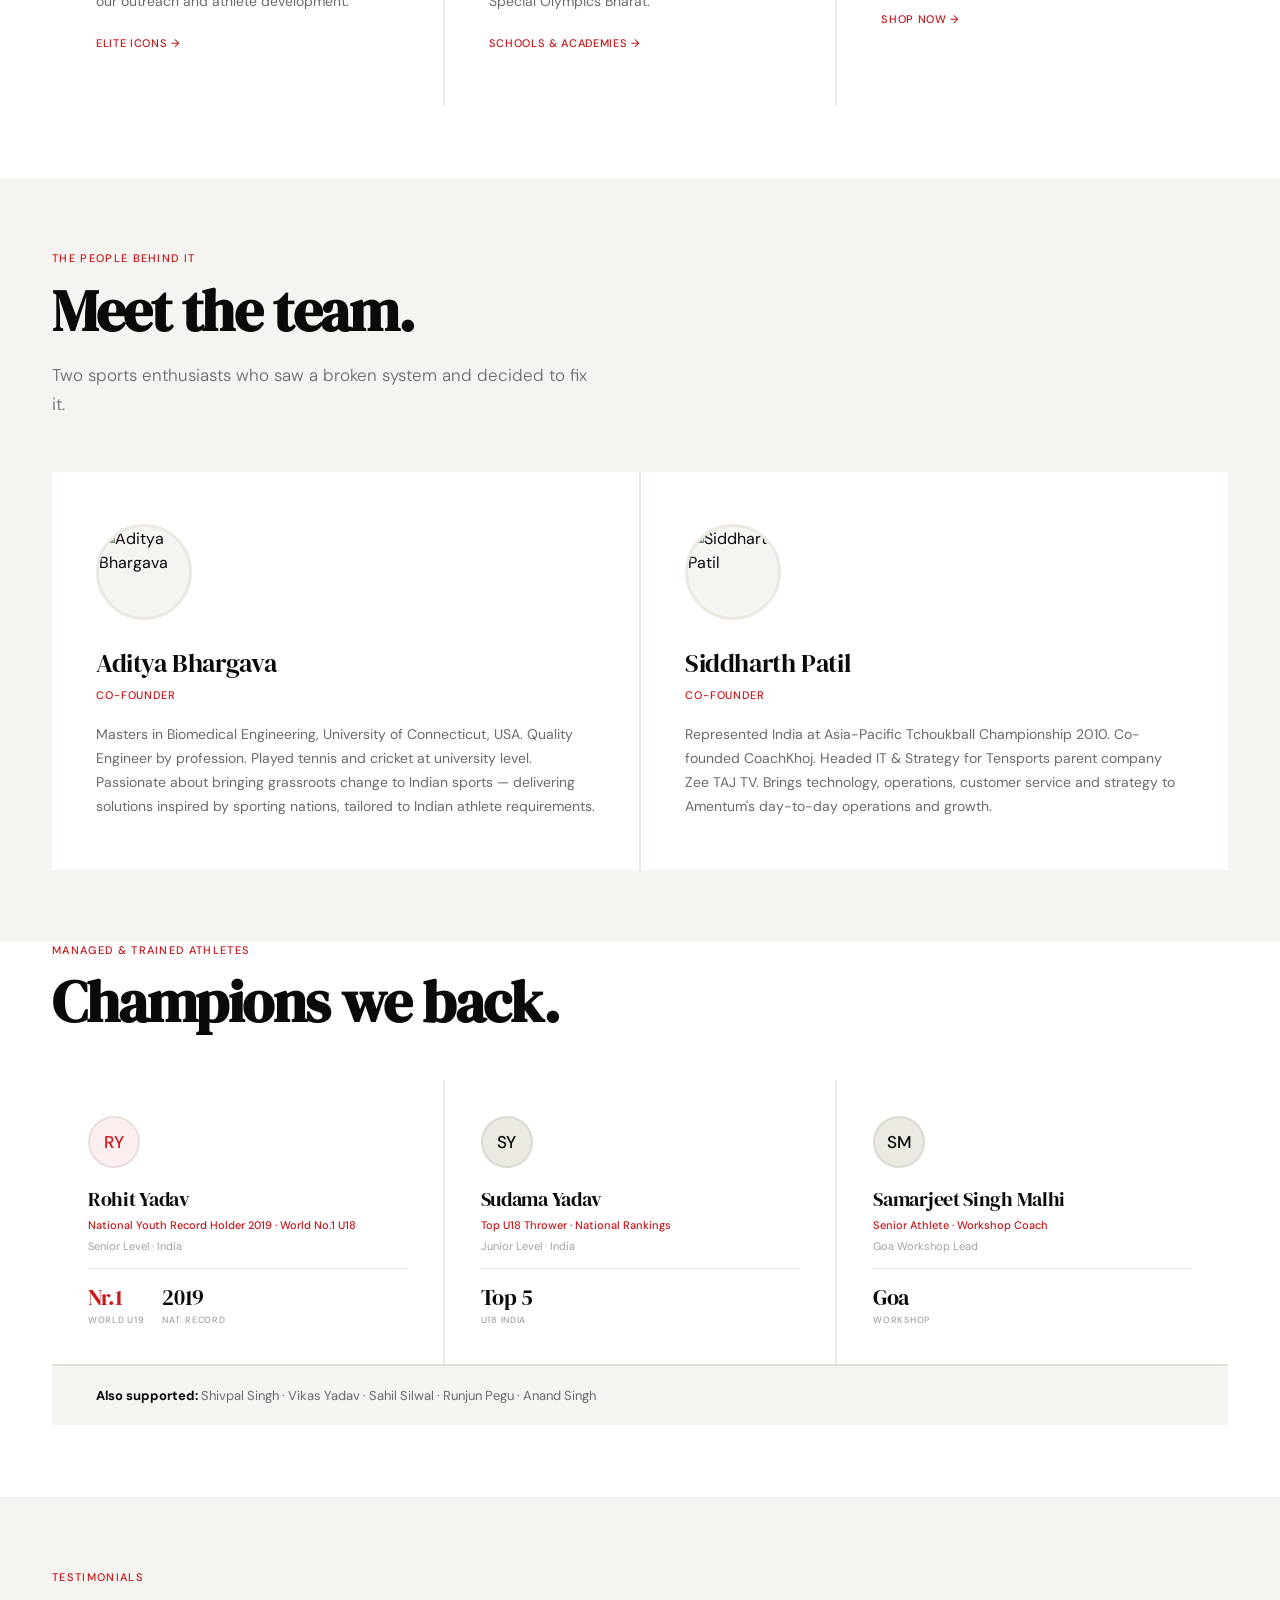
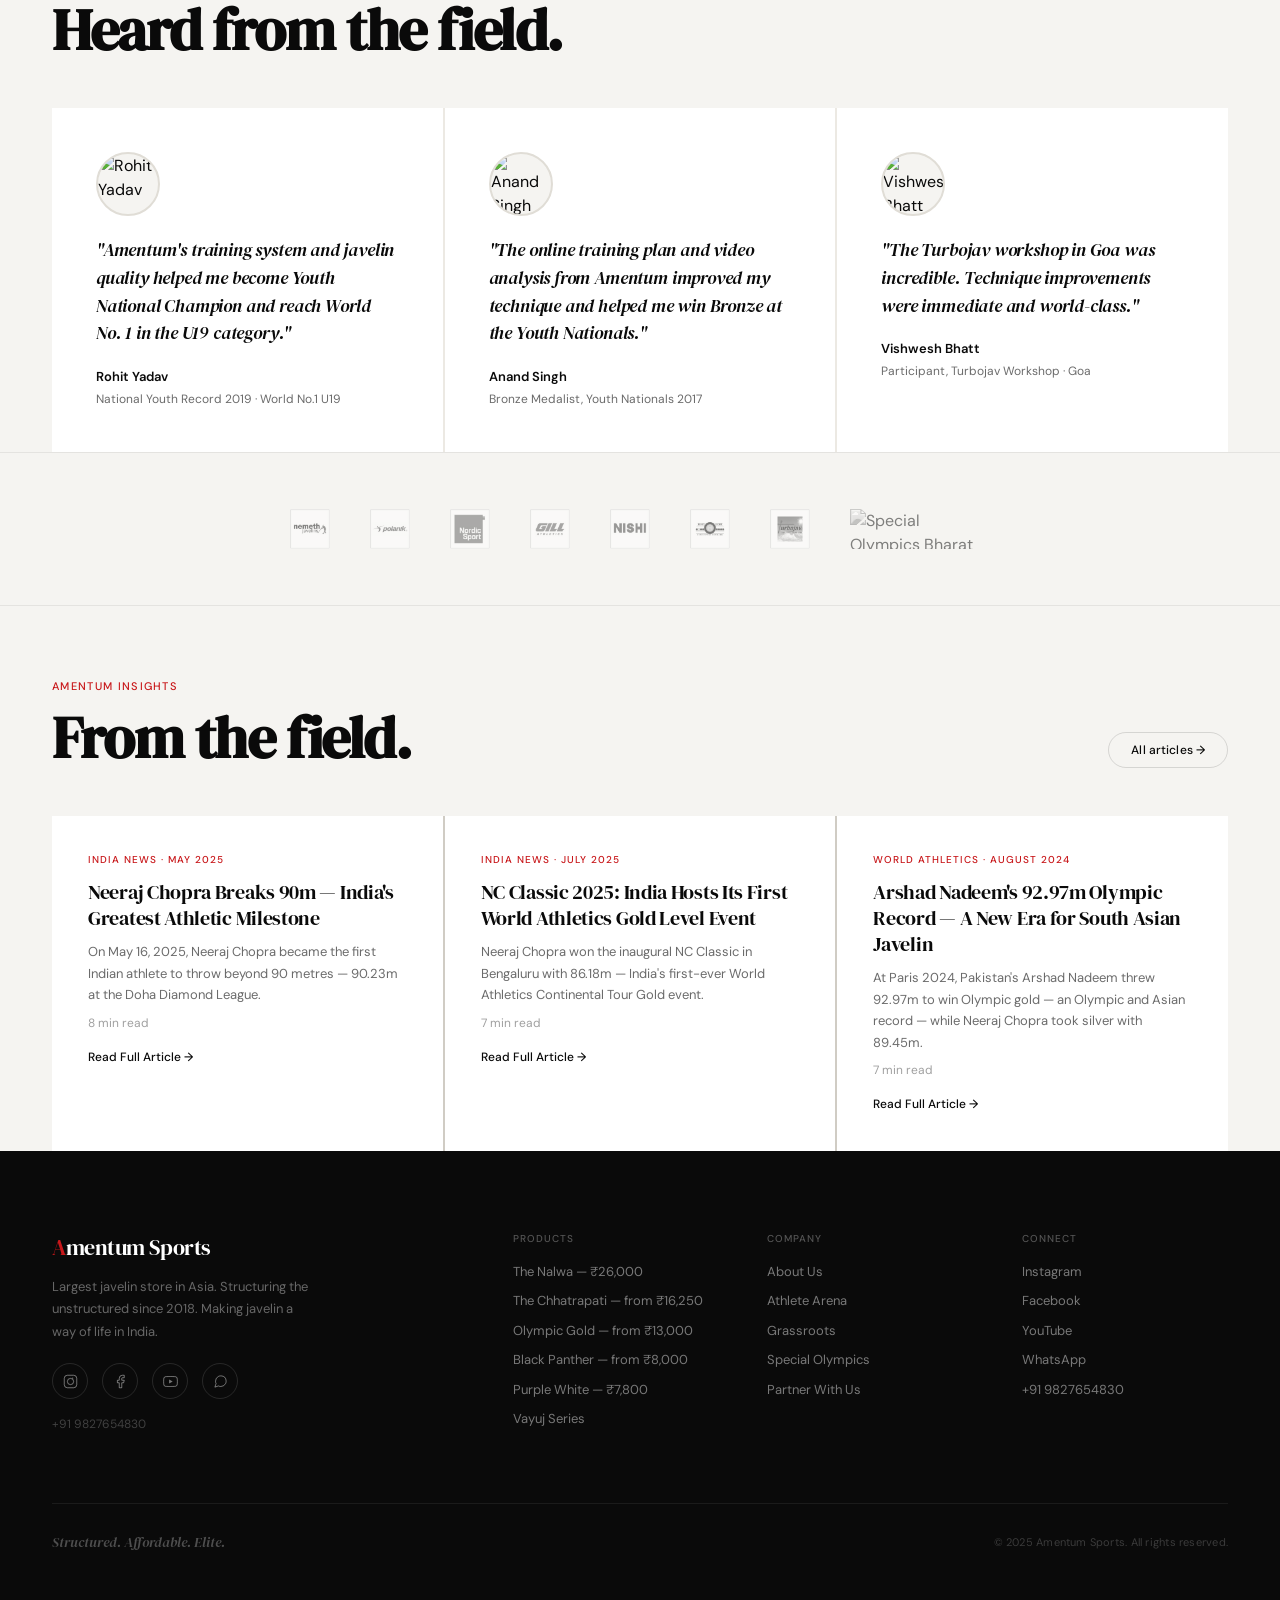
==== commit 0d7997c0: "latest website" ====
--- a/index.html
+++ b/index.html
@@ -588,18 +588,87 @@
   <div id="pay-modal" class="modal-overlay" onclick="closePayModal()">
     <div class="modal-box" onclick="event.stopPropagation()">
       <button class="modal-close" onclick="closePayModal()">×</button>
-      <div class="eyebrow" style="margin-bottom:8px">Secure Checkout</div>
-      <div id="pay-prod-name" style="font-family:'DM Serif Display',serif;font-size:22px;letter-spacing:-.02em;margin-bottom:4px"></div>
-      <div id="pay-prod-price" style="font-size:28px;font-weight:500;color:var(--red);margin-bottom:28px"></div>
+      <div class="eyebrow" style="margin-bottom:6px">Secure Checkout</div>
+      <div id="pay-prod-name" style="font-family:'DM Serif Display',serif;font-size:20px;letter-spacing:-.02em;margin-bottom:2px"></div>
+      <div id="pay-prod-price" style="font-size:26px;font-weight:500;color:var(--red);margin-bottom:20px"></div>
+
+      <!-- VARIANT SELECT (populated dynamically by buyNow()) -->
+      <div class="fg" id="pay-variant-wrap" style="margin-bottom:16px;display:none">
+        <label class="fl">Select Variant <span class="req">*</span></label>
+        <select class="fsel" id="pay-variant" onchange="onVariantChange()"></select>
+      </div>
+
+      <!-- NAME -->
       <div class="f2" style="margin-bottom:16px">
-        <div class="fg"><label class="fl">Full Name</label><input class="fi" type="text" id="pay-name" placeholder="Arjun Rathore"></div>
-        <div class="fg"><label class="fl">Phone</label><input class="fi" type="tel" id="pay-phone" placeholder="+91 98765 43210"></div>
-      </div>
-      <div class="fg" style="margin-bottom:16px"><label class="fl">Email</label><input class="fi" type="email" id="pay-email" placeholder="arjun@example.com"></div>
-      <div class="fg" style="margin-bottom:16px"><label class="fl">Delivery Address</label><textarea class="fi" id="pay-address" rows="2" placeholder="Full address with pincode" style="resize:none"></textarea></div>
-      <div class="fg" style="margin-bottom:24px"><label class="fl">Variant / Notes (optional)</label><input class="fi" type="text" id="pay-notes" placeholder="e.g. 700g, 80m range"></div>
+        <div class="fg"><label class="fl">First Name <span class="req">*</span></label><input class="fi" type="text" id="pay-fname" placeholder="Arjun"></div>
+        <div class="fg"><label class="fl">Last Name <span class="req">*</span></label><input class="fi" type="text" id="pay-lname" placeholder="Rathore"></div>
+      </div>
+
+      <!-- MOBILE + OTP -->
+      <div class="fg" style="margin-bottom:16px">
+        <label class="fl">Mobile Number <span class="req">*</span></label>
+        <div style="display:flex;gap:8px">
+          <input class="fi" type="tel" id="pay-phone" placeholder="10-digit mobile number" maxlength="10" style="flex:1" oninput="this.value=this.value.replace(/\D/g,'')">
+          <button class="otp-send-btn" id="otp-send-btn" onclick="sendOTP()" type="button">Send OTP</button>
+        </div>
+      </div>
+      <div class="fg" id="otp-input-wrap" style="margin-bottom:16px;display:none">
+        <label class="fl">Enter OTP <span class="req">*</span></label>
+        <div style="display:flex;gap:8px;align-items:center">
+          <input class="fi" type="text" id="pay-otp" placeholder="6-digit OTP" maxlength="6" style="flex:1;letter-spacing:.18em;font-size:18px;font-weight:500" oninput="this.value=this.value.replace(/\D/g,'')">
+          <div id="otp-verified-badge" style="display:none;background:var(--red-bg);border:1px solid var(--red-bdr);border-radius:8px;padding:8px 12px;font-size:11px;font-weight:600;color:#1a6b3a;white-space:nowrap">✓ Verified</div>
+        </div>
+        <div style="display:flex;justify-content:space-between;align-items:center;margin-top:6px">
+          <span id="otp-timer" style="font-size:11px;color:var(--dim)"></span>
+          <button class="otp-resend-btn" id="otp-resend-btn" onclick="resendOTP()" type="button" style="display:none">Resend OTP</button>
+        </div>
+      </div>
+
+      <!-- EMAIL -->
+      <div class="fg" style="margin-bottom:16px"><label class="fl">Email <span class="req">*</span></label><input class="fi" type="email" id="pay-email" placeholder="arjun@example.com"></div>
+
+      <!-- ADDRESS FIELDS -->
+      <div class="fg" style="margin-bottom:16px"><label class="fl">Address Line <span class="req">*</span></label><input class="fi" type="text" id="pay-address" placeholder="House/Flat No., Street, Area, Landmark"></div>
+      <div class="f2" style="margin-bottom:16px">
+        <div class="fg"><label class="fl">City <span class="req">*</span></label><input class="fi" type="text" id="pay-city" placeholder="Mumbai"></div>
+        <div class="fg"><label class="fl">Pincode <span class="req">*</span></label><input class="fi" type="text" id="pay-pincode" placeholder="400001" maxlength="6" oninput="this.value=this.value.replace(/\D/g,'')"></div>
+      </div>
+      <div class="fg" style="margin-bottom:16px">
+        <label class="fl">State <span class="req">*</span></label>
+        <select class="fsel" id="pay-state">
+          <option value="">Select State</option>
+          <option>Andhra Pradesh</option><option>Arunachal Pradesh</option><option>Assam</option>
+          <option>Bihar</option><option>Chhattisgarh</option><option>Goa</option><option>Gujarat</option>
+          <option>Haryana</option><option>Himachal Pradesh</option><option>Jharkhand</option>
+          <option>Karnataka</option><option>Kerala</option><option>Madhya Pradesh</option>
+          <option>Maharashtra</option><option>Manipur</option><option>Meghalaya</option>
+          <option>Mizoram</option><option>Nagaland</option><option>Odisha</option><option>Punjab</option>
+          <option>Rajasthan</option><option>Sikkim</option><option>Tamil Nadu</option><option>Telangana</option>
+          <option>Tripura</option><option>Uttar Pradesh</option><option>Uttarakhand</option>
+          <option>West Bengal</option><option>Delhi</option><option>Jammu &amp; Kashmir</option>
+          <option>Ladakh</option><option>Chandigarh</option><option>Puducherry</option>
+        </select>
+      </div>
+
+      <!-- COUPON CODE (optional) -->
+      <div class="fg" style="margin-bottom:20px">
+        <label class="fl">Coupon Code <span style="color:var(--dim);font-weight:400;text-transform:none;letter-spacing:0;font-size:10px">(optional)</span></label>
+        <div style="display:flex;gap:8px">
+          <input class="fi" type="text" id="pay-coupon" placeholder="Enter coupon code" style="flex:1;text-transform:uppercase" oninput="this.value=this.value.toUpperCase()">
+          <button class="otp-send-btn" onclick="applyCoupon()" type="button" id="coupon-apply-btn">Apply</button>
+        </div>
+        <div id="coupon-msg" style="font-size:11px;margin-top:6px;display:none"></div>
+      </div>
+
+      <!-- TOTAL -->
+      <div style="background:var(--off);border-radius:10px;padding:14px 18px;margin-bottom:20px;display:flex;justify-content:space-between;align-items:center">
+        <span style="font-size:13px;color:var(--mid)">Total Payable</span>
+        <span id="pay-total" style="font-size:20px;font-weight:600;color:var(--ink)"></span>
+      </div>
+
       <button class="btn-submit" onclick="initRazorpay()" style="border-radius:9px"><span id="pay-btn-text">Pay Securely with Razorpay →</span></button>
-      <p style="font-size:11px;color:var(--dim);text-align:center;margin-top:12px;line-height:1.5">Secured by Razorpay · UPI · Cards · Net Banking · Wallets · Confirmed via WhatsApp</p>
+      <p style="font-size:11px;color:var(--dim);text-align:center;margin-top:12px;line-height:1.5">Secured by Razorpay · UPI · Cards · Net Banking · Wallets<br>OTP verified · Confirmed via WhatsApp</p>
+      <p style="font-size:10px;color:var(--dim);text-align:center;margin-top:6px"><span class="req">*</span> All fields marked with * are mandatory</p>
     </div>
   </div>
 </div><!-- /page-shop -->
@@ -709,22 +778,34 @@
 
 <!-- INSIGHTS -->
 <div id="page-insights" class="page">
+
+  <!-- FEATURED HERO — Neeraj Photo -->
   <div class="feat rs">
-    <div class="feat-img" style="background:linear-gradient(135deg,#0a0a0a,#1a0000)">
-      <div class="feat-img-bg">90m</div>
-      <svg width="100" height="180" viewBox="0 0 100 180" style="position:relative;z-index:1"><defs><linearGradient id="gf" x1="0" y1="0" x2="0" y2="1"><stop offset="0%" stop-color="#c8171a"/><stop offset="100%" stop-color="#7a0205"/></linearGradient></defs><polygon points="50,10 58,72 50,78 42,72" fill="url(#gf)"/><rect x="42" y="78" width="16" height="90" fill="rgba(240,238,234,.88)" rx="1"/></svg>
+    <div class="feat-img" style="background:#111;padding:0;overflow:hidden">
+      <img src="images/neeraj_chopra.jpg" alt="Neeraj Chopra throwing javelin at Olympics"
+           style="width:100%;height:100%;object-fit:cover;object-position:center top;display:block;opacity:.92">
     </div>
     <div class="feat-body">
       <span class="feat-tag">Breaking News · May 2025</span>
       <div class="feat-t">Neeraj Chopra Breaks 90m — India's Greatest Athletic Milestone</div>
       <p class="feat-ex">On May 16, 2025, Neeraj Chopra became the first Indian athlete to throw beyond 90 metres — achieving 90.23m at the Doha Diamond League and setting a new national record.</p>
-      <div><div style="font-size:12px;color:var(--dim);margin-bottom:16px">Amentum Editorial · May 2025 · 8 min read</div><button class="btn-fill" style="padding:11px 24px;font-size:13px" onclick="openArticle('neeraj-90m')">Read Full Article →</button></div>
-    </div>
-  </div>
+      <div>
+        <div style="font-size:12px;color:var(--dim);margin-bottom:16px">Amentum Editorial · May 2025 · 8 min read</div>
+        <button class="btn-fill" style="padding:11px 24px;font-size:13px" onclick="openArticle('neeraj-90m')">Read Full Article →</button>
+      </div>
+    </div>
+  </div>
+
   <section class="sec tight">
     <div style="display:flex;justify-content:space-between;align-items:flex-end;margin-bottom:40px;flex-wrap:wrap;gap:14px" class="r">
       <div><div class="eyebrow">Latest · World &amp; India</div><h2 class="h2" style="margin-bottom:0">Javelin Insights.</h2></div>
-      <div style="display:flex;gap:6px;flex-wrap:wrap"><button class="fpill on" style="font-size:11px;padding:5px 14px">All</button><button class="fpill" style="font-size:11px;padding:5px 14px">India News</button><button class="fpill" style="font-size:11px;padding:5px 14px">World Athletics</button><button class="fpill" style="font-size:11px;padding:5px 14px">Pro's Playbook</button><button class="fpill" style="font-size:11px;padding:5px 14px">Amentum in Action</button></div>
+      <div style="display:flex;gap:6px;flex-wrap:wrap">
+        <button class="fpill on" style="font-size:11px;padding:5px 14px">All</button>
+        <button class="fpill" style="font-size:11px;padding:5px 14px">India News</button>
+        <button class="fpill" style="font-size:11px;padding:5px 14px">World Athletics</button>
+        <button class="fpill" style="font-size:11px;padding:5px 14px">Pro's Playbook</button>
+        <button class="fpill" style="font-size:11px;padding:5px 14px">Amentum in Action</button>
+      </div>
     </div>
     <div class="ins-grid rs">
 <div class="ins-card" onclick="openArticle('neeraj-90m')" data-artid="neeraj-90m">
@@ -733,79 +814,68 @@
       <div class="ins-body">On May 16, 2025, Neeraj Chopra became the first Indian athlete to throw beyond 90 metres — 90.23m at the Doha Diamond League.</div>
       <div class="ins-meta">8 min read</div>
       <span class="ins-arr">Read Full Article →</span>
-    </div>
-<div class="ins-card" onclick="openArticle('nc-classic')" data-artid="nc-classic">
+    </div><div class="ins-card" onclick="openArticle('nc-classic')" data-artid="nc-classic">
       <div class="ins-cat">India News · July 2025</div>
       <div class="ins-t">NC Classic 2025: India Hosts Its First World Athletics Gold Level Event</div>
       <div class="ins-body">Neeraj Chopra won the inaugural NC Classic in Bengaluru with 86.18m — India's first-ever World Athletics Continental Tour Gold event.</div>
       <div class="ins-meta">7 min read</div>
       <span class="ins-arr">Read Full Article →</span>
-    </div>
-<div class="ins-card" onclick="openArticle('nadeem-olympic')" data-artid="nadeem-olympic">
-      <div class="ins-cat">World Athletics · August 2024</div>
+    </div><div class="ins-card" onclick="openArticle('nadeem-olympic')" data-artid="nadeem-olympic">
+      <div class="ins-cat">World Athletics · Aug 2024</div>
       <div class="ins-t">Arshad Nadeem's 92.97m Olympic Record — A New Era for South Asian Javelin</div>
       <div class="ins-body">At Paris 2024, Pakistan's Arshad Nadeem threw 92.97m to win Olympic gold — an Olympic and Asian record — while Neeraj Chopra took silver with 89.45m.</div>
       <div class="ins-meta">7 min read</div>
       <span class="ins-arr">Read Full Article →</span>
-    </div>
-<div class="ins-card" onclick="openArticle('biomechanics')" data-artid="biomechanics">
+    </div><div class="ins-card" onclick="openArticle('biomechanics')" data-artid="biomechanics">
       <div class="ins-cat">Pro's Playbook · June 2025</div>
       <div class="ins-t">The Biomechanics of a 90-Metre Throw: Grip, Run-up, Release</div>
-      <div class="ins-body">What separates an 80m thrower from a 90m thrower? Breaking down the four critical phases.</div>
+      <div class="ins-body">What separates an 80m thrower from a 90m thrower? Breaking down the four critical phases — approach, cross-step, delivery, and follow-through.</div>
       <div class="ins-meta">10 min read</div>
       <span class="ins-arr">Read Full Article →</span>
-    </div>
-<div class="ins-card" onclick="openArticle('zelezny-record')" data-artid="zelezny-record">
-      <div class="ins-cat">World Athletics · March 2025</div>
-      <div class="ins-t">Jan Železný's 98.48m — Why the Javelin World Record Has Stood for 30 Years</div>
-      <div class="ins-body">Set in Jena, Germany in May 1996, the men's javelin world record remains one of sport's most enduring marks.</div>
+    </div><div class="ins-card" onclick="openArticle('zelezny-record')" data-artid="zelezny-record">
+      <div class="ins-cat">World Athletics · Mar 2025</div>
+      <div class="ins-t">Jan Železný's 98.48m — Why the World Record Has Stood for 30 Years</div>
+      <div class="ins-body">Set in Jena, Germany in May 1996, the men's javelin world record remains one of sport's most enduring marks. And Železný now coaches Neeraj Chopra.</div>
       <div class="ins-meta">9 min read</div>
       <span class="ins-arr">Read Full Article →</span>
-    </div>
-<div class="ins-card" onclick="openArticle('ajc-2024')" data-artid="ajc-2024">
-      <div class="ins-cat">Amentum in Action · April 2024</div>
+    </div><div class="ins-card" onclick="openArticle('ajc-2024')" data-artid="ajc-2024">
+      <div class="ins-cat">Amentum in Action · Apr 2024</div>
       <div class="ins-t">Amentum Javelin Championship 2024 — Grassroots Glory Across India</div>
       <div class="ins-body">Our flagship annual competition attracted athletes from 18+ states. Multiple talents identified went on to compete at national level.</div>
       <div class="ins-meta">5 min read</div>
       <span class="ins-arr">Read Full Article →</span>
-    </div>
-<div class="ins-card" onclick="openArticle('india-depth')" data-artid="india-depth">
-      <div class="ins-cat">India News · September 2025</div>
+    </div><div class="ins-card" onclick="openArticle('india-depth')" data-artid="india-depth">
+      <div class="ins-cat">India News · Sep 2025</div>
       <div class="ins-t">India's New Javelin Depth: From Neeraj Chopra to Sachin Yadav and Beyond</div>
       <div class="ins-body">India's javelin scene is no longer a one-man show. Sachin Yadav's 86.27m PB at Tokyo 2025 signals genuine international depth.</div>
       <div class="ins-meta">7 min read</div>
       <span class="ins-arr">Read Full Article →</span>
-    </div>
-<div class="ins-card" onclick="openArticle('injury-prevention')" data-artid="injury-prevention">
-      <div class="ins-cat">Pro's Playbook · April 2025</div>
+    </div><div class="ins-card" onclick="openArticle('injury-prevention')" data-artid="injury-prevention">
+      <div class="ins-cat">Pro's Playbook · Apr 2025</div>
       <div class="ins-t">Injury Prevention for Javelin Athletes: Shoulder, Elbow, and Wrist</div>
-      <div class="ins-body">The javelin throw generates enormous forces. Evidence-based prevention strategies from Amentum's training programme.</div>
+      <div class="ins-body">The javelin throw generates enormous forces. Evidence-based prevention strategies used in Amentum's training programme.</div>
       <div class="ins-meta">8 min read</div>
       <span class="ins-arr">Read Full Article →</span>
-    </div>
-<div class="ins-card" onclick="openArticle('special-olympics')" data-artid="special-olympics">
-      <div class="ins-cat">Amentum in Action · February 2025</div>
+    </div><div class="ins-card" onclick="openArticle('special-olympics')" data-artid="special-olympics">
+      <div class="ins-cat">Amentum in Action · Feb 2025</div>
       <div class="ins-t">Special Olympics Bharat Partnership: Teaching Mini-Javelin Across India</div>
       <div class="ins-body">As the official Mini-Javelin partner of Special Olympics India, Amentum trained coaches nationwide on the Mini-Javelin system.</div>
       <div class="ins-meta">5 min read</div>
       <span class="ins-arr">Read Full Article →</span>
-    </div>
-<div class="ins-card" onclick="openArticle('business-of-javelin')" data-artid="business-of-javelin">
-      <div class="ins-cat">Industry Deep Dive · January 2025</div>
+    </div><div class="ins-card" onclick="openArticle('business-of-javelin')" data-artid="business-of-javelin">
+      <div class="ins-cat">Industry Deep Dive · Jan 2025</div>
       <div class="ins-t">The Business of Javelin in India: Why It's Finally Happening</div>
       <div class="ins-body">From Neeraj Chopra's Tokyo gold to proliferating grassroots competition, India's javelin ecosystem is at an inflection point.</div>
       <div class="ins-meta">9 min read</div>
       <span class="ins-arr">Read Full Article →</span>
-    </div>
-<div class="ins-card" onclick="openArticle('choosing-javelin')" data-artid="choosing-javelin">
+    </div><div class="ins-card" onclick="openArticle('choosing-javelin')" data-artid="choosing-javelin">
       <div class="ins-cat">World Athletics · May 2025</div>
       <div class="ins-t">Choosing the Right Javelin: A Complete Guide for Indian Athletes</div>
       <div class="ins-body">Weight, stiffness, balance point, aerodynamics — choosing a javelin is more technical than most coaches realise.</div>
       <div class="ins-meta">11 min read</div>
       <span class="ins-arr">Read Full Article →</span>
-    </div>
-<div class="ins-card" onclick="openArticle('la2028')" data-artid="la2028">
-      <div class="ins-cat">Mission 2028 · October 2024</div>
+    </div><div class="ins-card" onclick="openArticle('la2028')" data-artid="la2028">
+      <div class="ins-cat">Mission 2028 · Oct 2024</div>
       <div class="ins-t">India at LA 2028: What It Will Take for Multiple Javelin Medals</div>
       <div class="ins-body">Neeraj Chopra showed India can win Olympic gold. Can the country build a team competing for multiple medals at Los Angeles?</div>
       <div class="ins-meta">12 min read</div>
@@ -813,6 +883,7 @@
     </div>
     </div>
   </section>
+
 <footer>
 <div class="foot-grid">
   <div><div class="foot-name"><em>A</em>mentum Sports</div><p class="foot-p">Largest javelin store in Asia. Structuring the unstructured since 2018. Making javelin a way of life in India.</p><div class="foot-social"><a href="https://www.instagram.com/amentum.sports/" target="_blank"><svg width="15" height="15" viewBox="0 0 24 24" fill="none" stroke="currentColor" stroke-width="1.5"><rect x="2" y="2" width="20" height="20" rx="5"/><circle cx="12" cy="12" r="5"/><circle cx="15.5" cy="6.5" r="1" fill="currentColor" stroke="none"/></svg></a><a href="https://www.facebook.com/amentumsports/" target="_blank"><svg width="15" height="15" viewBox="0 0 24 24" fill="none" stroke="currentColor" stroke-width="1.5"><path d="M18 2h-3a5 5 0 0 0-5 5v3H7v4h3v8h4v-8h3l1-4h-4V7a1 1 0 0 1 1-1h3z"/></svg></a><a href="https://www.youtube.com/@amentumsports5857" target="_blank"><svg width="15" height="15" viewBox="0 0 24 24" fill="none" stroke="currentColor" stroke-width="1.5"><path d="M22.54 6.42a2.78 2.78 0 0 0-1.95-1.96C18.88 4 12 4 12 4s-6.88 0-8.59.46a2.78 2.78 0 0 0-1.95 1.96A29 29 0 0 0 1 12a29 29 0 0 0 .46 5.58A2.78 2.78 0 0 0 3.41 19.6C5.12 20 12 20 12 20s6.88 0 8.59-.46a2.78 2.78 0 0 0 1.95-1.95A29 29 0 0 0 23 12a29 29 0 0 0-.46-5.58z"/><polygon points="9.75 15.02 15.5 12 9.75 8.98 9.75 15.02" fill="currentColor" stroke="none"/></svg></a><a href="https://wa.me/+919827654830" target="_blank"><svg width="15" height="15" viewBox="0 0 24 24" fill="none" stroke="currentColor" stroke-width="1.5"><path d="M21 11.5a8.38 8.38 0 0 1-.9 3.8 8.5 8.5 0 0 1-7.6 4.7 8.38 8.38 0 0 1-3.8-.9L3 21l1.9-5.7a8.38 8.38 0 0 1-.9-3.8 8.5 8.5 0 0 1 4.7-7.6 8.38 8.38 0 0 1 3.8-.9h.5a8.48 8.48 0 0 1 8 8v.5z"/></svg></a></div><div style="margin-top:16px;font-size:12px;color:rgba(255,255,255,.22)">+91 9827654830</div></div>
--- a/css/style.css
+++ b/css/style.css
@@ -356,3 +356,285 @@
   .hero-title{font-size:40px}
   .f2{grid-template-columns:1fr}
 }
+
+/* ══════════════════════════════════════════
+   INSHORTS-STYLE FEED — Insights Page
+══════════════════════════════════════════ */
+
+/* ── Header ── */
+.ns-header{
+  display:grid;
+  grid-template-columns:1fr auto;
+  align-items:end;
+  gap:40px;
+  padding:80px 52px 48px;
+  border-bottom:1px solid var(--border);
+}
+.ns-hero-title{
+  font-family:'DM Serif Display',serif;
+  font-size:clamp(42px,6vw,80px);
+  letter-spacing:-.035em;
+  line-height:.96;
+  color:var(--ink);
+}
+.ns-hero-title em{color:var(--red);font-style:italic}
+.ns-header-right{display:flex;gap:2px}
+.ns-counter-box{
+  background:var(--off);
+  padding:20px 28px;
+  text-align:center;
+  min-width:90px;
+}
+.ns-counter-n{
+  font-family:'DM Serif Display',serif;
+  font-size:32px;
+  letter-spacing:-.03em;
+  line-height:1;
+  color:var(--ink);
+}
+.ns-counter-l{font-size:10px;font-weight:500;letter-spacing:.08em;text-transform:uppercase;color:var(--dim);margin-top:5px}
+
+/* ── Category Pills ── */
+.ns-filters{
+  display:flex;
+  gap:8px;
+  padding:16px 52px;
+  overflow-x:auto;
+  border-bottom:1px solid var(--border);
+  position:sticky;
+  top:58px;
+  background:rgba(255,255,255,.97);
+  backdrop-filter:blur(16px);
+  z-index:10;
+  scrollbar-width:none;
+}
+.ns-filters::-webkit-scrollbar{display:none}
+.ns-pill{
+  background:transparent;
+  border:1.5px solid var(--border2);
+  color:var(--mid);
+  padding:6px 18px;
+  border-radius:20px;
+  font-size:12px;
+  font-weight:500;
+  cursor:pointer;
+  white-space:nowrap;
+  font-family:inherit;
+  transition:all .2s;
+  flex-shrink:0;
+}
+.ns-pill.active,.ns-pill:hover{background:var(--ink);border-color:var(--ink);color:var(--w)}
+
+/* ── Progress bar ── */
+.ns-progress-wrap{
+  height:2px;
+  background:var(--off2);
+  position:sticky;
+  top:calc(58px + 53px);
+  z-index:9;
+}
+.ns-progress-bar{
+  height:100%;
+  background:var(--red);
+  width:0%;
+  transition:width .15s linear;
+}
+
+/* ── Feed ── */
+.ns-feed{
+  max-width:900px;
+  margin:0 auto;
+  padding:0 52px 64px;
+}
+
+/* ── Individual Card ── */
+.ns-card{
+  display:grid;
+  grid-template-columns:6px 1fr;
+  gap:0;
+  background:var(--w);
+  border-bottom:1px solid var(--border);
+  cursor:pointer;
+  transition:background .18s;
+  position:relative;
+  outline:none;
+}
+.ns-card:hover,.ns-card:focus{background:var(--off)}
+.ns-card:hover .ns-accent{opacity:.85}
+.ns-card:hover .ns-title{color:var(--red)}
+.ns-card:hover .ns-btn-read{color:var(--red)}
+
+/* ── Left accent bar ── */
+.ns-accent{
+  width:6px;
+  min-height:100%;
+  display:flex;
+  flex-direction:column;
+  align-items:center;
+  justify-content:flex-start;
+  padding-top:36px;
+  flex-shrink:0;
+  transition:opacity .2s;
+}
+.ns-num{
+  writing-mode:vertical-rl;
+  text-orientation:mixed;
+  font-size:9px;
+  font-weight:600;
+  letter-spacing:.14em;
+  text-transform:uppercase;
+  color:rgba(255,255,255,.55);
+  transform:rotate(180deg);
+  user-select:none;
+}
+
+/* ── Card Body ── */
+.ns-body{
+  padding:28px 28px 24px;
+  display:flex;
+  flex-direction:column;
+  gap:0;
+}
+
+/* ── Top row: category + date ── */
+.ns-top{
+  display:flex;
+  align-items:center;
+  gap:10px;
+  margin-bottom:12px;
+}
+.ns-cat{
+  font-size:10px;
+  font-weight:600;
+  letter-spacing:.09em;
+  text-transform:uppercase;
+  border:1px solid;
+  border-radius:12px;
+  padding:3px 11px;
+}
+.ns-date{
+  font-size:11px;
+  color:var(--dim);
+  font-weight:400;
+}
+
+/* ── Headline ── */
+.ns-title{
+  font-family:'DM Serif Display',serif;
+  font-size:clamp(19px,2.2vw,25px);
+  letter-spacing:-.02em;
+  line-height:1.22;
+  color:var(--ink);
+  margin-bottom:12px;
+  transition:color .18s;
+}
+
+/* ── 60-word summary ── */
+.ns-summary{
+  font-size:14px;
+  font-weight:300;
+  color:var(--mid);
+  line-height:1.72;
+  margin-bottom:20px;
+  display:-webkit-box;
+  -webkit-line-clamp:4;
+  -webkit-box-orient:vertical;
+  overflow:hidden;
+}
+.ns-card:hover .ns-summary{
+  -webkit-line-clamp:unset;
+  overflow:visible;
+}
+
+/* ── Footer row: meta + actions ── */
+.ns-footer{
+  display:flex;
+  align-items:center;
+  justify-content:space-between;
+  flex-wrap:wrap;
+  gap:10px;
+  padding-top:16px;
+  border-top:1px solid var(--border);
+  margin-top:auto;
+}
+.ns-meta{
+  display:flex;
+  align-items:center;
+  gap:6px;
+}
+.ns-source{font-size:11px;font-weight:500;color:var(--ink)}
+.ns-dot{font-size:11px;color:var(--dim)}
+.ns-read{font-size:11px;color:var(--dim)}
+.ns-actions{display:flex;align-items:center;gap:8px}
+.ns-btn-share{
+  display:flex;align-items:center;gap:5px;
+  background:var(--off);border:1px solid var(--border2);
+  color:var(--mid);padding:6px 14px;border-radius:16px;
+  font-size:11px;font-weight:500;cursor:pointer;
+  font-family:inherit;transition:all .2s;
+}
+.ns-btn-share:hover{background:var(--off2);color:var(--ink);border-color:var(--ink)}
+.ns-btn-read{
+  display:flex;align-items:center;gap:4px;
+  background:var(--ink);color:var(--w);
+  border:none;padding:7px 16px;border-radius:16px;
+  font-size:11px;font-weight:500;cursor:pointer;
+  font-family:inherit;transition:all .2s;
+  white-space:nowrap;
+}
+.ns-btn-read:hover{background:var(--red)}
+
+/* ── End of feed ── */
+.ns-end-msg{
+  display:flex;align-items:center;gap:16px;
+  padding:40px 52px 80px;
+  max-width:900px;margin:0 auto;
+}
+.ns-end-line{flex:1;height:1px;background:var(--border)}
+.ns-end-text{font-size:11px;font-weight:500;letter-spacing:.08em;text-transform:uppercase;color:var(--dim);white-space:nowrap}
+
+/* ── Responsive ── */
+@media(max-width:960px){
+  .ns-header{grid-template-columns:1fr;padding:60px 24px 36px;gap:24px}
+  .ns-header-right{flex-wrap:wrap}
+  .ns-counter-box{min-width:72px;padding:16px 20px}
+  .ns-filters{padding:14px 24px}
+  .ns-feed{padding:0 0 48px;max-width:100%}
+  .ns-body{padding:22px 20px 18px}
+  .ns-end-msg{padding:32px 24px 64px}
+  .ns-title{font-size:18px}
+  .ns-summary{-webkit-line-clamp:3}
+}
+@media(max-width:540px){
+  .ns-footer{flex-direction:column;align-items:flex-start}
+  .ns-actions{width:100%;justify-content:space-between}
+  .ns-btn-read,.ns-btn-share{flex:1;justify-content:center}
+}
+
+/* ── CHECKOUT FORM ENHANCEMENTS ── */
+.req{color:var(--red);font-style:normal}
+
+/* OTP / Coupon action buttons */
+.otp-send-btn{
+  background:var(--ink);color:var(--w);border:none;
+  padding:0 18px;border-radius:9px;font-size:12px;font-weight:500;
+  cursor:pointer;font-family:inherit;transition:background .2s;
+  white-space:nowrap;flex-shrink:0;height:46px;
+}
+.otp-send-btn:hover{background:var(--red)}
+.otp-send-btn:disabled{background:var(--dim);cursor:not-allowed}
+.otp-send-btn.verified{background:#1a6b3a}
+
+.otp-resend-btn{
+  background:none;border:none;font-size:11px;font-weight:500;
+  color:var(--red);cursor:pointer;font-family:inherit;
+  text-decoration:underline;padding:0;
+}
+.otp-resend-btn:hover{color:var(--ink)}
+
+/* Coupon success / error message */
+#coupon-msg.success{color:#1a6b3a;font-weight:500}
+#coupon-msg.error{color:var(--red);font-weight:500}
+
+/* OTP verified badge override */
+#otp-verified-badge{background:#edfff5!important;border-color:#1a6b3a!important;color:#1a6b3a!important}
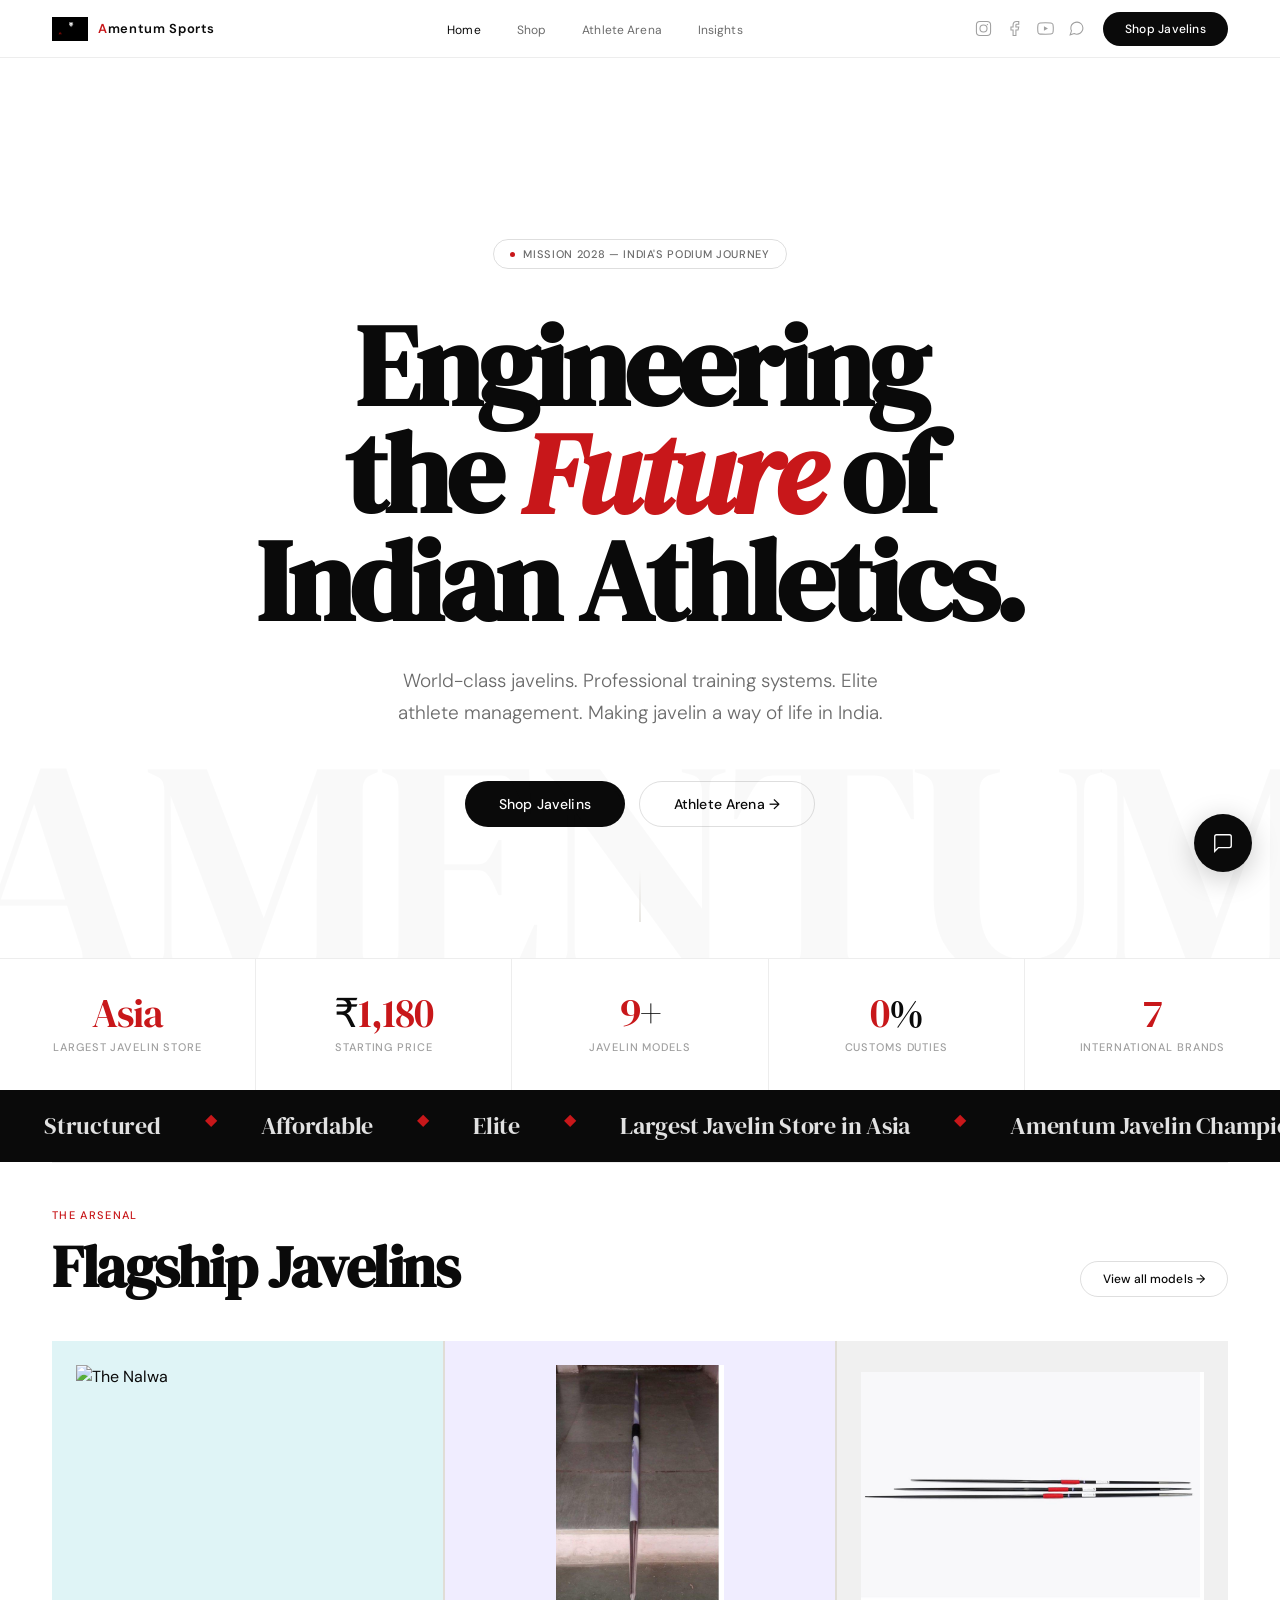
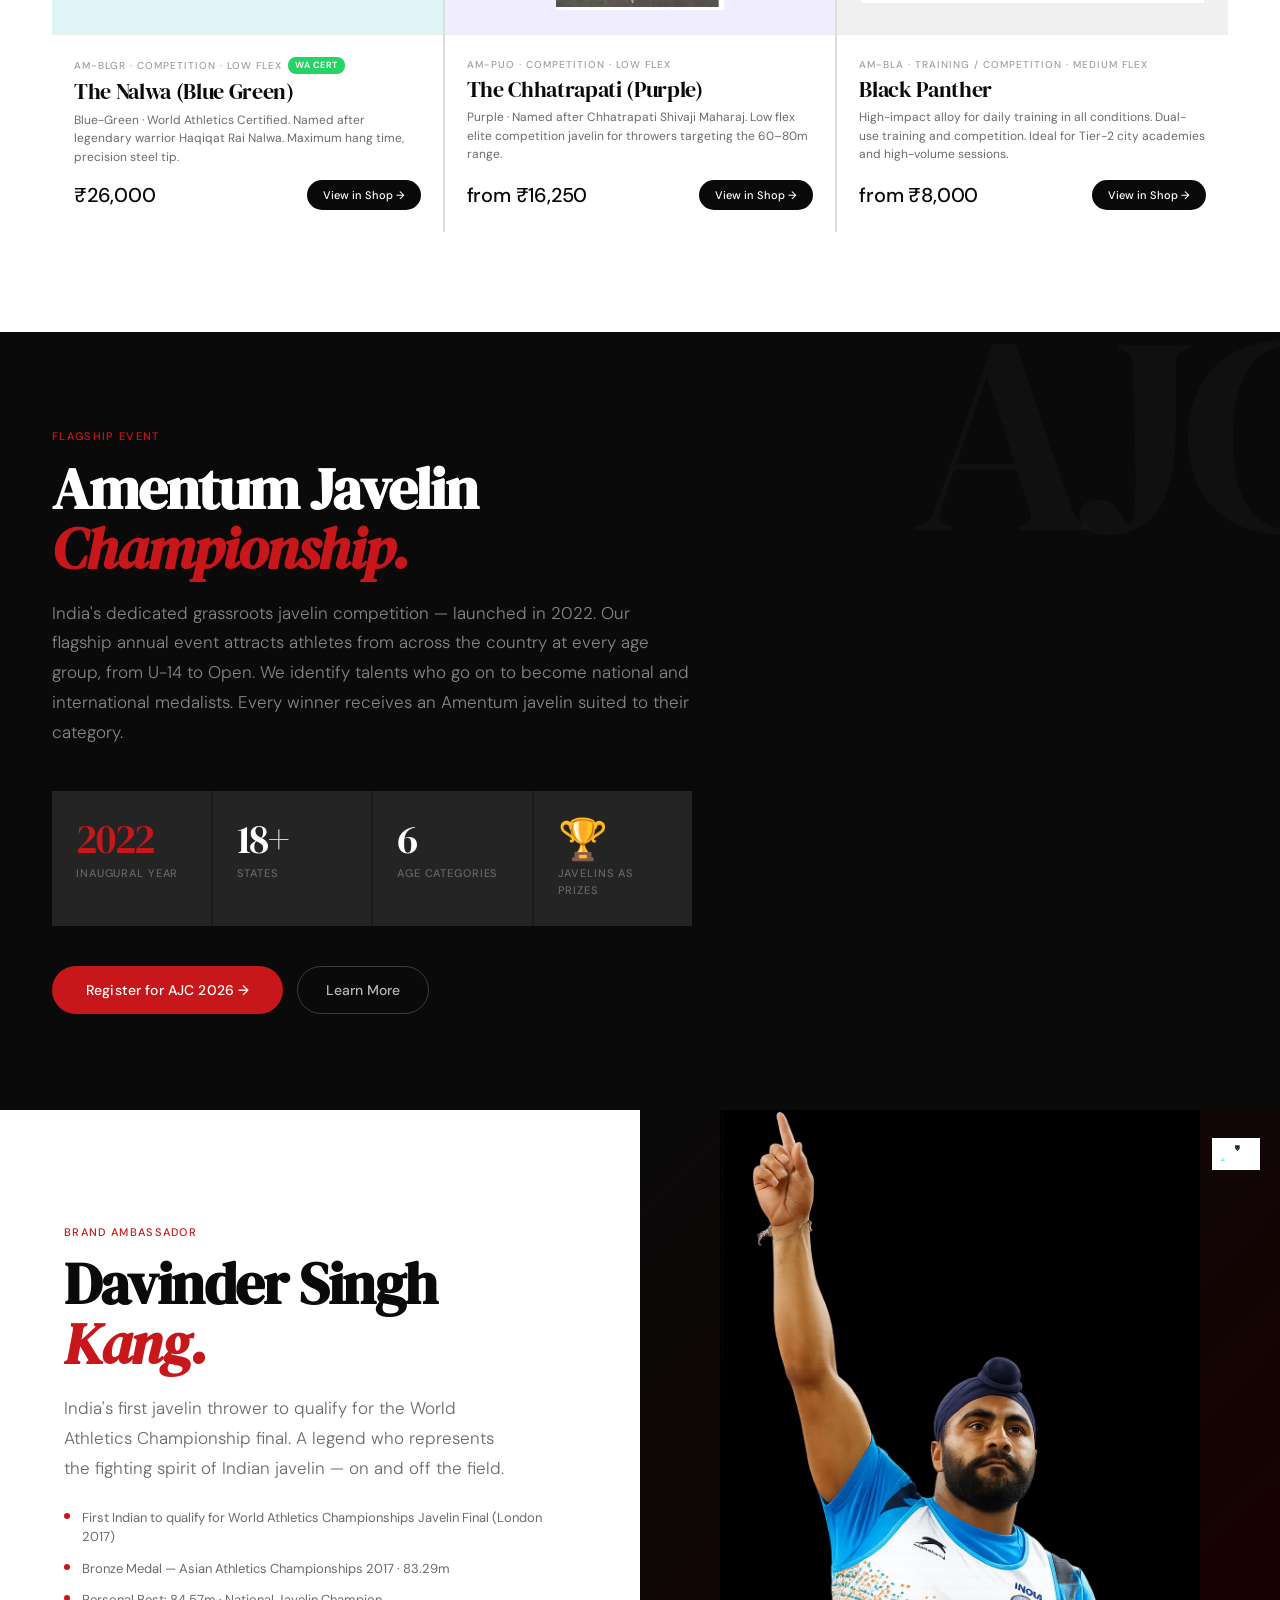
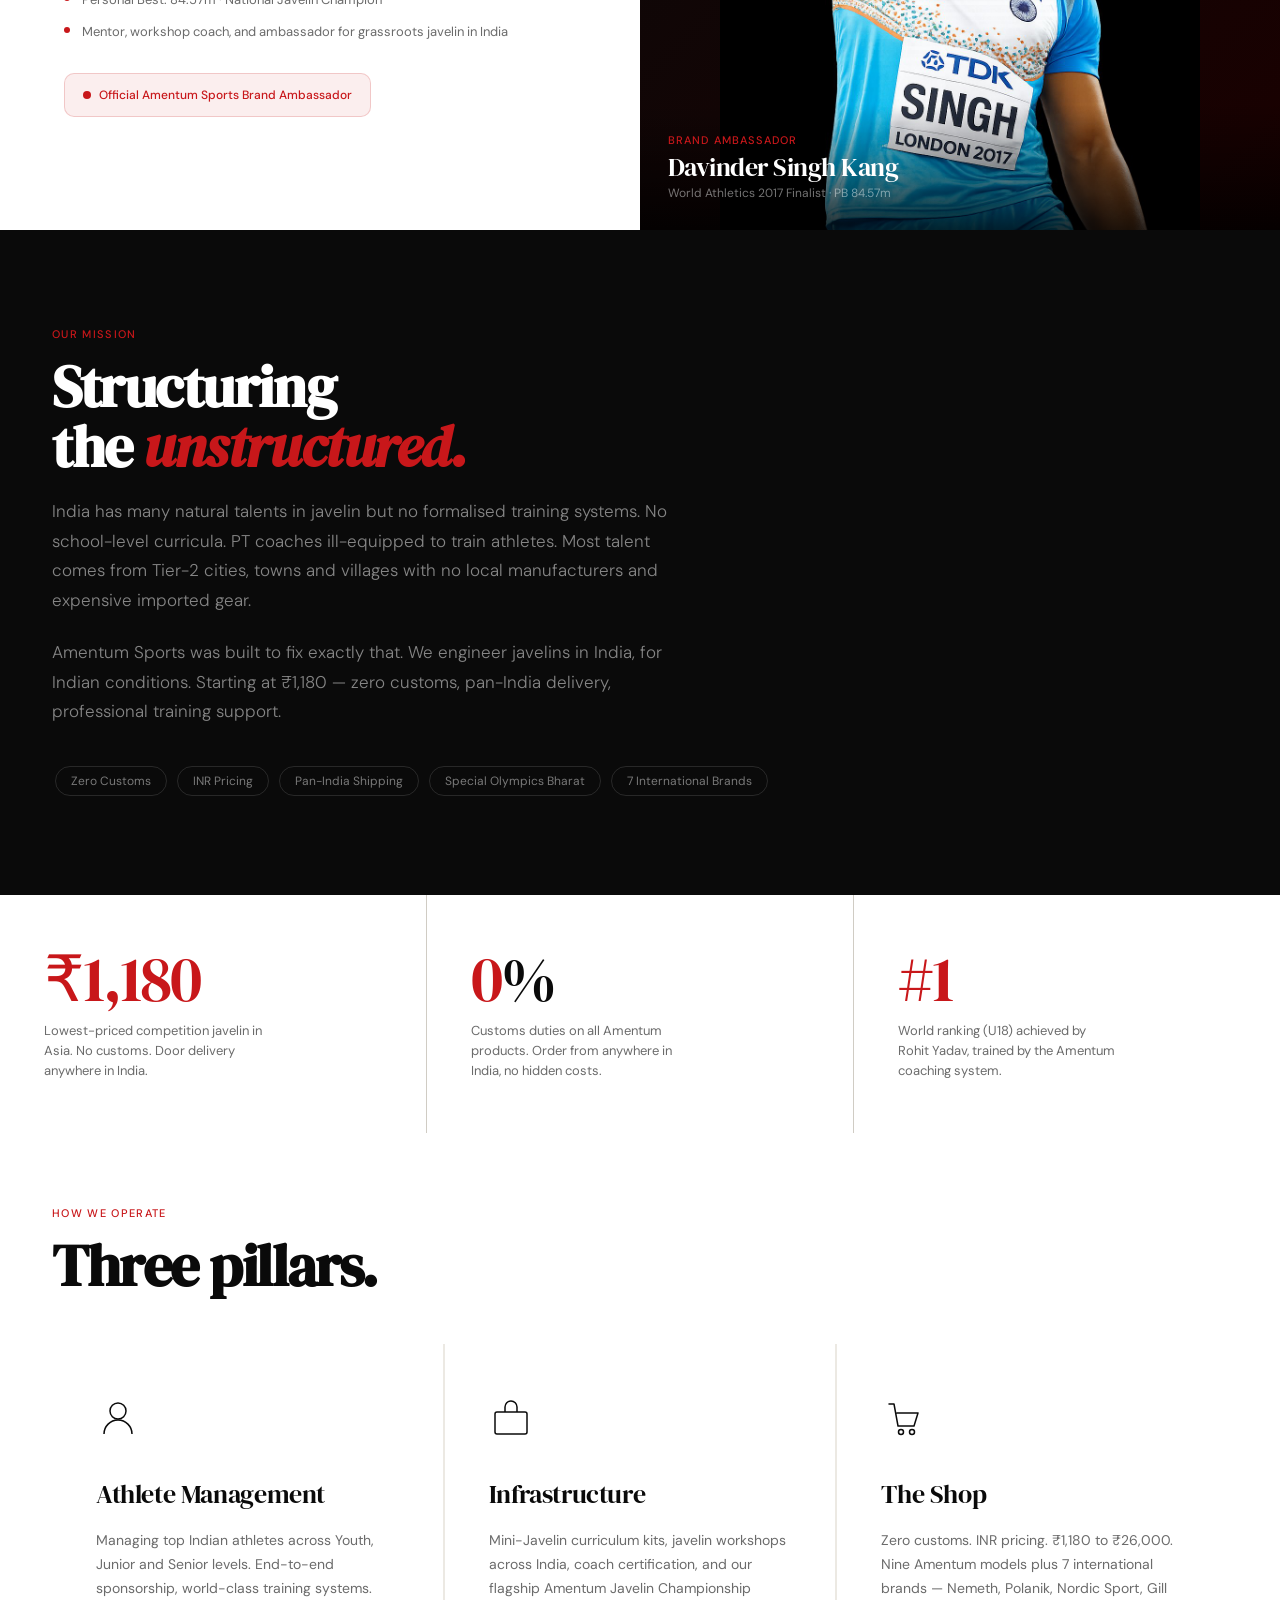
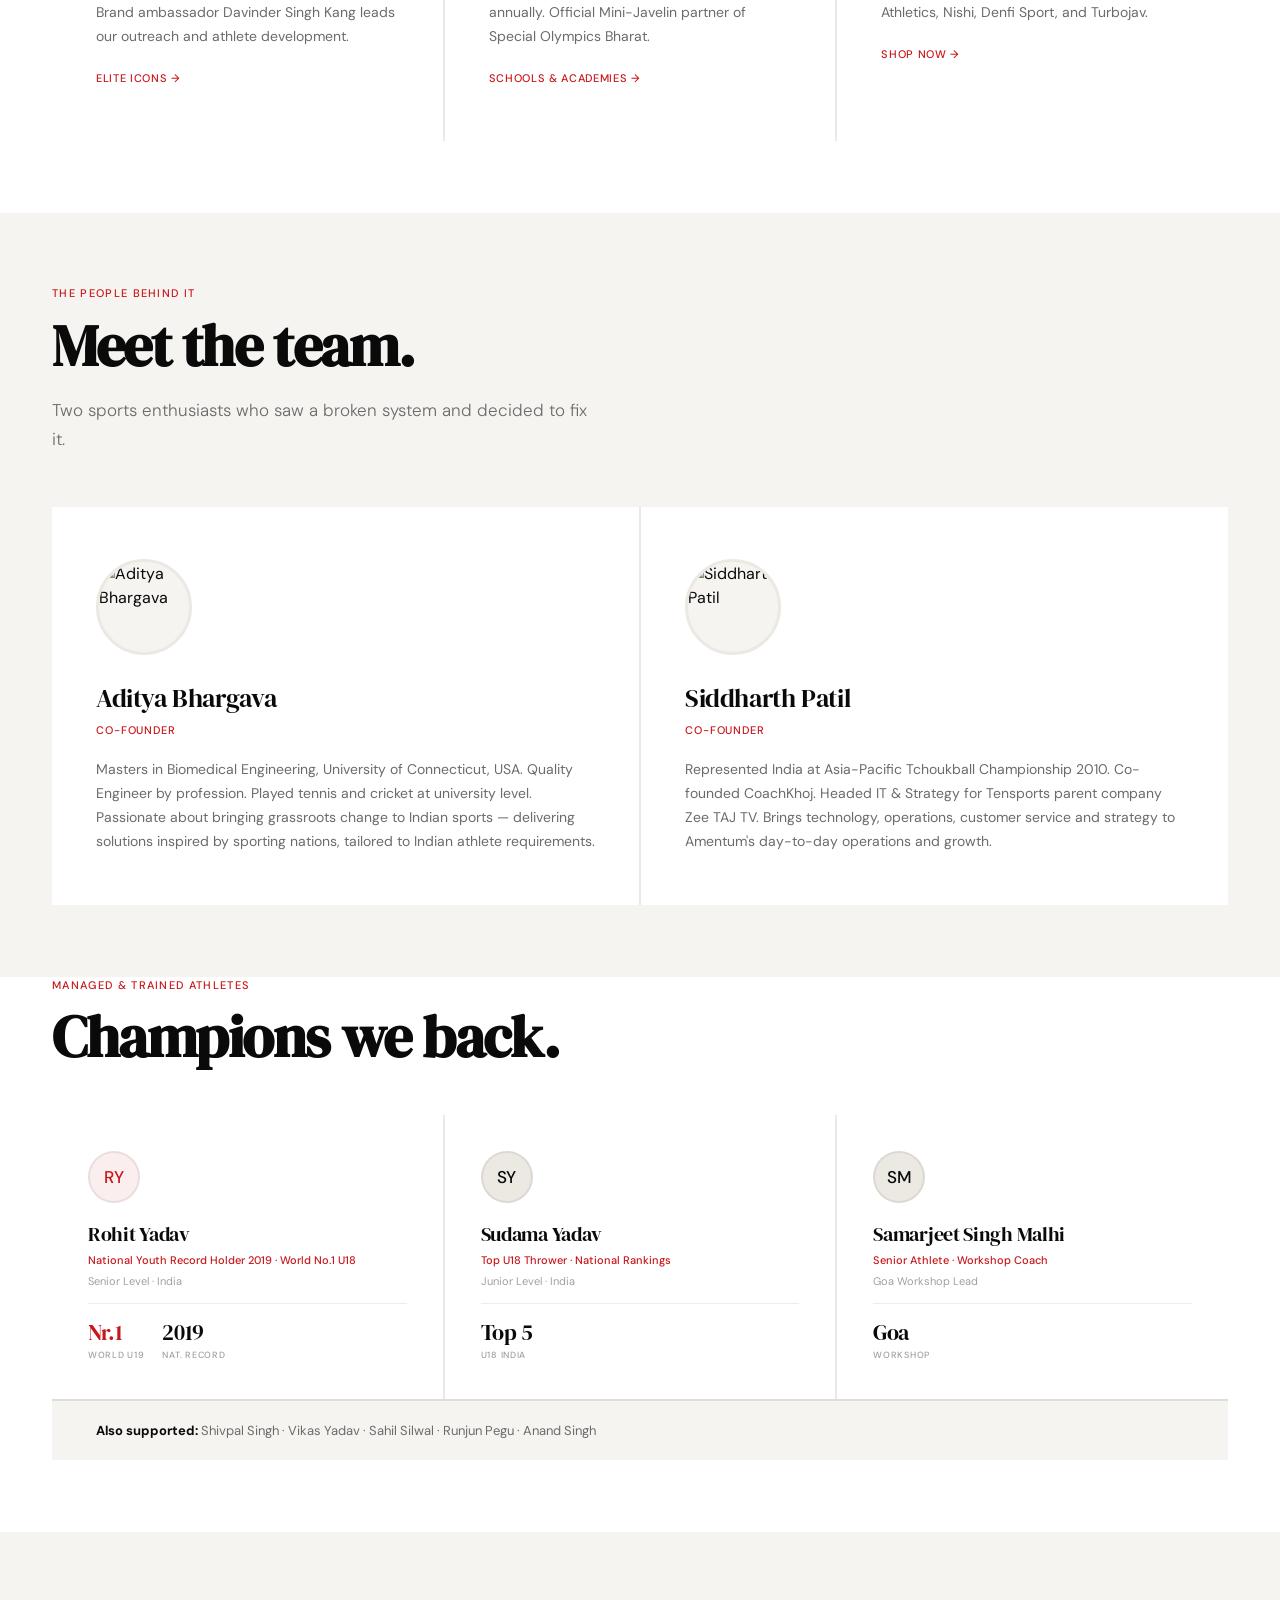
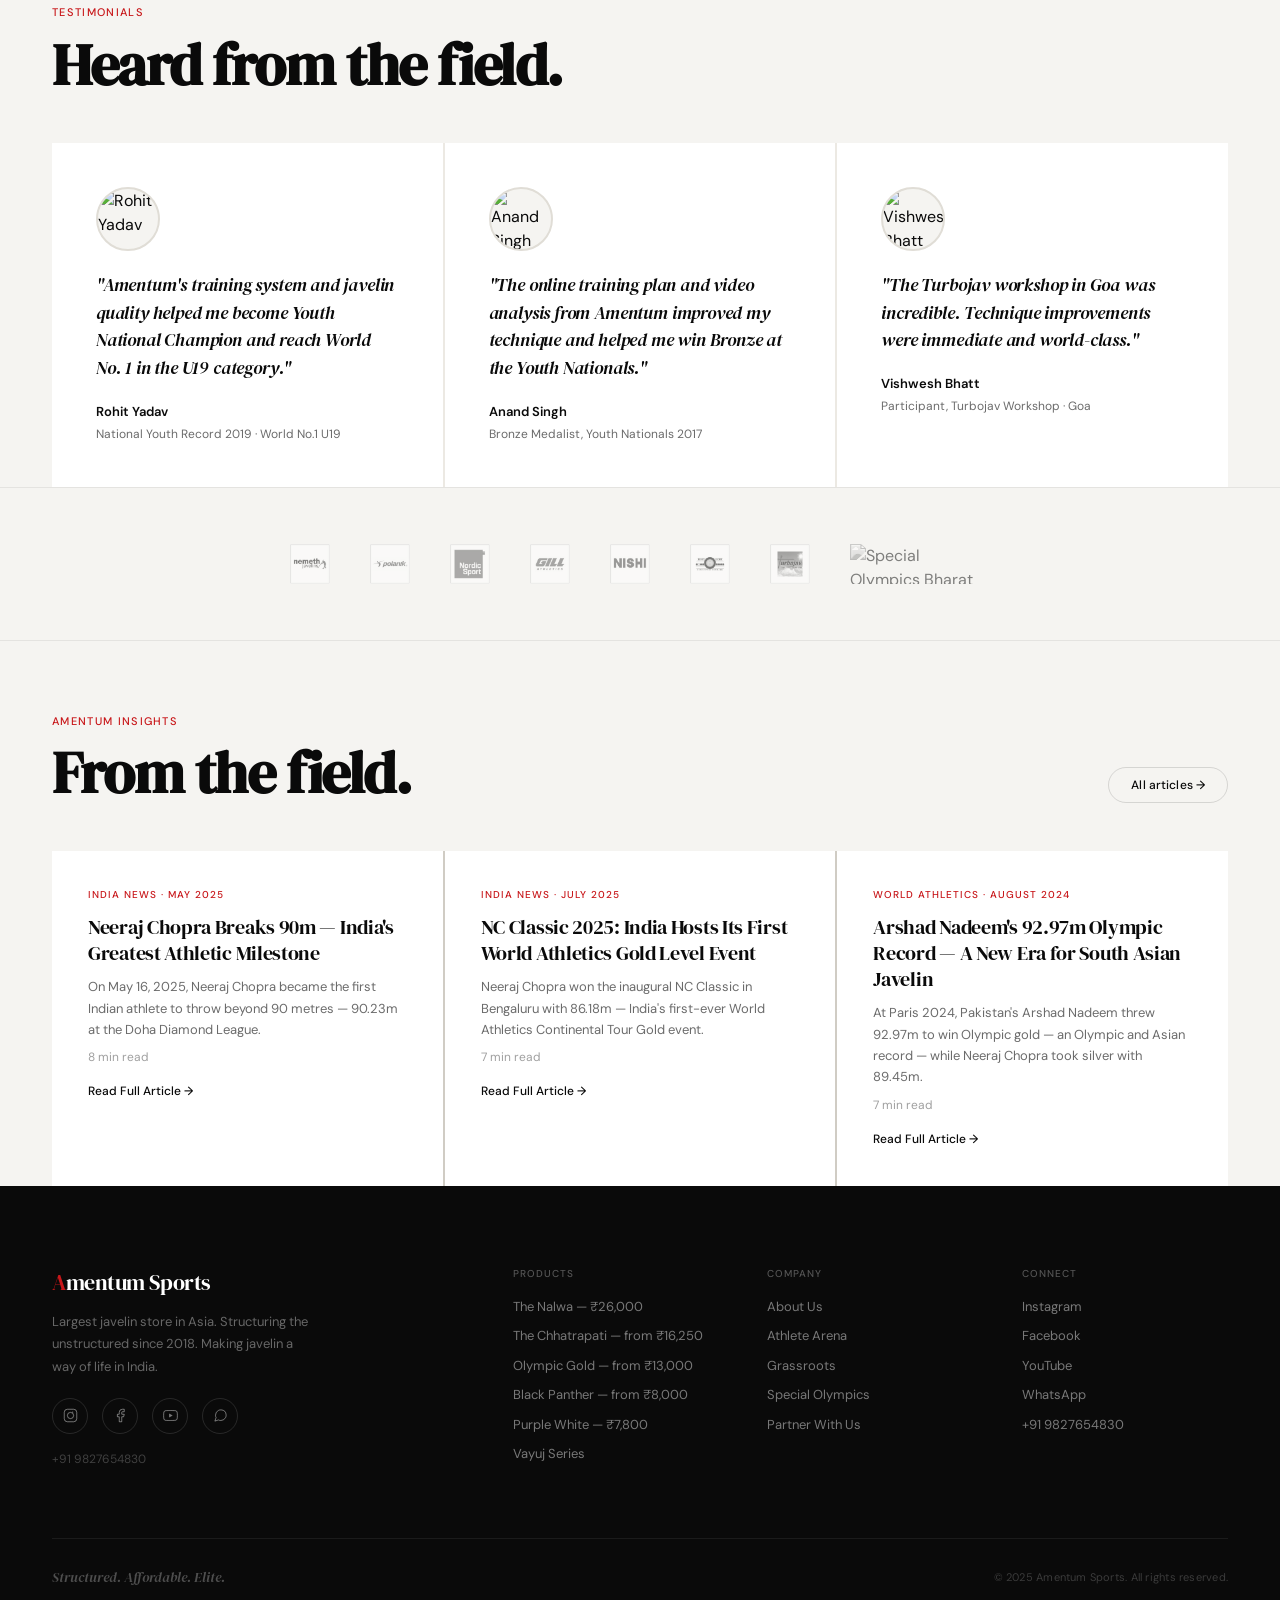
==== commit 3584e947: "new site" ====
--- a/index.html
+++ b/index.html
@@ -39,8 +39,8 @@
   <section class="hero">
     <div class="hero-wm">AMENTUM</div>
     <div class="hero-badge r"><div class="badge-dot"></div>Mission 2028 — India's Podium Journey</div>
-    <h1 class="hero-title r" style="transition-delay:.1s">Engineering<br>the <em>Future</em> of<br>Indian Athletics.</h1>
-    <p class="hero-sub r" style="transition-delay:.2s">World-class javelins. Professional training systems. Elite athlete management. Making javelin a way of life in India.</p>
+    <h1 class="hero-title r" id="hero-title" style="transition-delay:.1s">Engineering<br>the <em>Future</em> of<br>Indian Athletics.</h1>
+    <p class="hero-sub r" id="hero-sub" style="transition-delay:.2s">World-class javelins. Professional training systems. Elite athlete management. Making javelin a way of life in India.</p>
     <div class="hero-ctas r" style="transition-delay:.3s">
       <button class="btn-fill" onclick="go('shop')">Shop Javelins</button>
       <button class="btn-line" onclick="go('arena')">Athlete Arena →</button>
@@ -48,7 +48,7 @@
     <div class="hero-scroll rfade" style="transition-delay:.9s"><div class="scroll-line"></div></div>
   </section>
 
-  <div class="stats-bar r">
+  <div class="stats-bar r" id="stats-bar">
     <div class="stat-item"><div class="stat-n"><em>Asia</em></div><div class="stat-l">Largest Javelin Store</div></div>
     <div class="stat-item"><div class="stat-n">₹<em>1,180</em></div><div class="stat-l">Starting Price</div></div>
     <div class="stat-item"><div class="stat-n"><em>9</em>+</div><div class="stat-l">Javelin Models</div></div>
@@ -83,7 +83,7 @@
       <div><div class="eyebrow">The Arsenal</div><h2 class="h2" style="margin-bottom:0">Flagship Javelins</h2></div>
       <button class="btn-line btn-sm" onclick="go('shop')">View all models →</button>
     </div>
-    <div class="prod-grid">
+    <div class="prod-grid" id="home-prod-grid">
       <!-- Home flagship cards: click-through only, no duplicate IDs -->
       <div class="prod-card" onclick="go('shop')" style="cursor:pointer">
         <div class="prod-img-wrap" style="background:#dff4f6"><img class="prod-img" src="https://static.wixstatic.com/media/a4300d_584ea8d99d8b4d4191e793388e4c82ba~mv2.jpg/v1/fill/w_480,h_480,al_c,q_80/a4300d_584ea8d99d8b4d4191e793388e4c82ba~mv2.jpg" alt="The Nalwa" loading="lazy"></div>
@@ -246,7 +246,7 @@
       <div><div class="eyebrow">Amentum Insights</div><h2 class="h2" style="margin-bottom:0">From the field.</h2></div>
       <button class="btn-line btn-sm" onclick="go('insights')">All articles →</button>
     </div>
-    <div class="ins-grid rs">
+    <div class="ins-grid rs" id="home-ins-preview">
 <div class="ins-card" onclick="openArticle('neeraj-90m')" data-artid="neeraj-90m">
       <div class="ins-cat">India News · May 2025</div>
       <div class="ins-t">Neeraj Chopra Breaks 90m — India's Greatest Athletic Milestone</div>
@@ -693,13 +693,14 @@
   <div class="arena-body">
     <div id="tab-lb" class="tab-pane on">
       <div style="display:flex;justify-content:space-between;align-items:center;margin-bottom:32px;flex-wrap:wrap;gap:14px"><h2 class="h3">National Rankings</h2><div style="display:flex;gap:6px;flex-wrap:wrap"><button class="fpill on" style="font-size:11px;padding:5px 14px">Open</button><button class="fpill" style="font-size:11px;padding:5px 14px">U-20</button><button class="fpill" style="font-size:11px;padding:5px 14px">U-18</button><button class="fpill" style="font-size:11px;padding:5px 14px">Women</button></div></div>
-      <div class="lb-row head"><div class="label-xs">#</div><div class="label-xs">Athlete</div><div class="label-xs">PB</div><div class="label-xs lb-badge-col">Status</div></div>
+      <div id="lb-tbody"><div class="lb-row head"><div class="label-xs">#</div><div class="label-xs">Athlete</div><div class="label-xs">PB</div><div class="label-xs lb-badge-col">Status</div></div>
       <div class="lb-row gold"><div class="lb-rank">1</div><div class="lb-ath"><div class="lb-av">AR</div><div><div class="lb-name">Arjun Rathore</div><div class="lb-loc">Haryana · 22</div></div></div><div class="lb-pb">84.3<small>m</small></div><div class="lb-badge-col"><span class="badge s">Sponsored</span></div></div>
       <div class="lb-row gold"><div class="lb-rank">2</div><div class="lb-ath"><div class="lb-av">KM</div><div><div class="lb-name">Kavya Menon</div><div class="lb-loc">Kerala · 20</div></div></div><div class="lb-pb">61.8<small>m</small></div><div class="lb-badge-col"><span class="badge s">Sponsored</span></div></div>
       <div class="lb-row gold"><div class="lb-rank">3</div><div class="lb-ath"><div class="lb-av">RS</div><div><div class="lb-name">Rohit Sharma</div><div class="lb-loc">Punjab · 24</div></div></div><div class="lb-pb">81.5<small>m</small></div><div class="lb-badge-col"><span class="badge l">Listed</span></div></div>
       <div class="lb-row"><div class="lb-rank">4</div><div class="lb-ath"><div class="lb-av">PM</div><div><div class="lb-name">Priya Mukherjee</div><div class="lb-loc">West Bengal · 19</div></div></div><div class="lb-pb">58.2<small>m</small></div><div class="lb-badge-col"><span class="badge l">Listed</span></div></div>
       <div class="lb-row"><div class="lb-rank">5</div><div class="lb-ath"><div class="lb-av">VK</div><div><div class="lb-name">Vikram Kulkarni</div><div class="lb-loc">Maharashtra · 21</div></div></div><div class="lb-pb">79.1<small>m</small></div><div class="lb-badge-col"><span class="badge l">Listed</span></div></div>
       <div class="lb-row"><div class="lb-rank">6</div><div class="lb-ath"><div class="lb-av">DS</div><div><div class="lb-name">Divya Singh</div><div class="lb-loc">UP · 18</div></div></div><div class="lb-pb">54.6<small>m</small></div><div class="lb-badge-col"><span class="badge l">Listed</span></div></div>
+      </div><!-- /lb-tbody -->
       <div style="margin-top:40px;background:var(--off);border-radius:14px;padding:28px;display:flex;align-items:center;justify-content:space-between;flex-wrap:wrap;gap:16px">
         <div><div style="font-family:'DM Serif Display',serif;font-size:22px;letter-spacing:-.015em;margin-bottom:4px">Join the leaderboard.</div><div style="font-size:13px;color:var(--mid)">Top 3 monthly performers get gear discounts and national scouting visibility.</div></div>
         <button class="btn-fill" style="padding:11px 24px;font-size:13px" onclick="aTab('enroll',document.querySelectorAll('.atab')[1])">Enroll Now →</button>
@@ -764,7 +765,7 @@
 
     <div id="tab-profiles" class="tab-pane">
       <div style="display:flex;justify-content:space-between;align-items:center;margin-bottom:32px;flex-wrap:wrap;gap:12px"><h2 class="h3">Enrolled Athletes</h2><div style="font-size:13px;color:var(--dim)">500+ athletes nationwide</div></div>
-      <div class="ath-grid">
+      <div class="ath-grid" id="arena-profiles-grid">
         <div class="ath-card"><div class="ath-av" style="background:var(--red-bg);color:var(--red)">AR</div><div class="ath-name">Arjun Rathore</div><div class="ath-role">@arjunrathore_throws</div><div class="ath-loc">Haryana · Open</div><div class="ath-stats"><div><div class="ath-sv" style="color:var(--red)">84.3<span style="font-size:11px;color:var(--dim)">m</span></div><div class="ath-sl">PB</div></div><div><div class="ath-sv">22</div><div class="ath-sl">Age</div></div><div><div class="ath-sv">#1</div><div class="ath-sl">Rank</div></div></div></div>
         <div class="ath-card"><div class="ath-av">KM</div><div class="ath-name">Kavya Menon</div><div class="ath-role">@kavya_javelin</div><div class="ath-loc">Kerala · Women</div><div class="ath-stats"><div><div class="ath-sv" style="color:var(--red)">61.8<span style="font-size:11px;color:var(--dim)">m</span></div><div class="ath-sl">PB</div></div><div><div class="ath-sv">20</div><div class="ath-sl">Age</div></div><div><div class="ath-sv">#2</div><div class="ath-sl">Rank</div></div></div></div>
         <div class="ath-card"><div class="ath-av">RS</div><div class="ath-name">Rohit Sharma</div><div class="ath-role">@rohit_spear</div><div class="ath-loc">Punjab · Open</div><div class="ath-stats"><div><div class="ath-sv" style="color:var(--red)">81.5<span style="font-size:11px;color:var(--dim)">m</span></div><div class="ath-sl">PB</div></div><div><div class="ath-sv">24</div><div class="ath-sl">Age</div></div><div><div class="ath-sv">#3</div><div class="ath-sl">Rank</div></div></div></div>
@@ -807,7 +808,7 @@
         <button class="fpill" style="font-size:11px;padding:5px 14px">Amentum in Action</button>
       </div>
     </div>
-    <div class="ins-grid rs">
+    <div class="ins-grid rs" id="insights-grid">
 <div class="ins-card" onclick="openArticle('neeraj-90m')" data-artid="neeraj-90m">
       <div class="ins-cat">India News · May 2025</div>
       <div class="ins-t">Neeraj Chopra Breaks 90m — India's Greatest Athletic Milestone</div>
